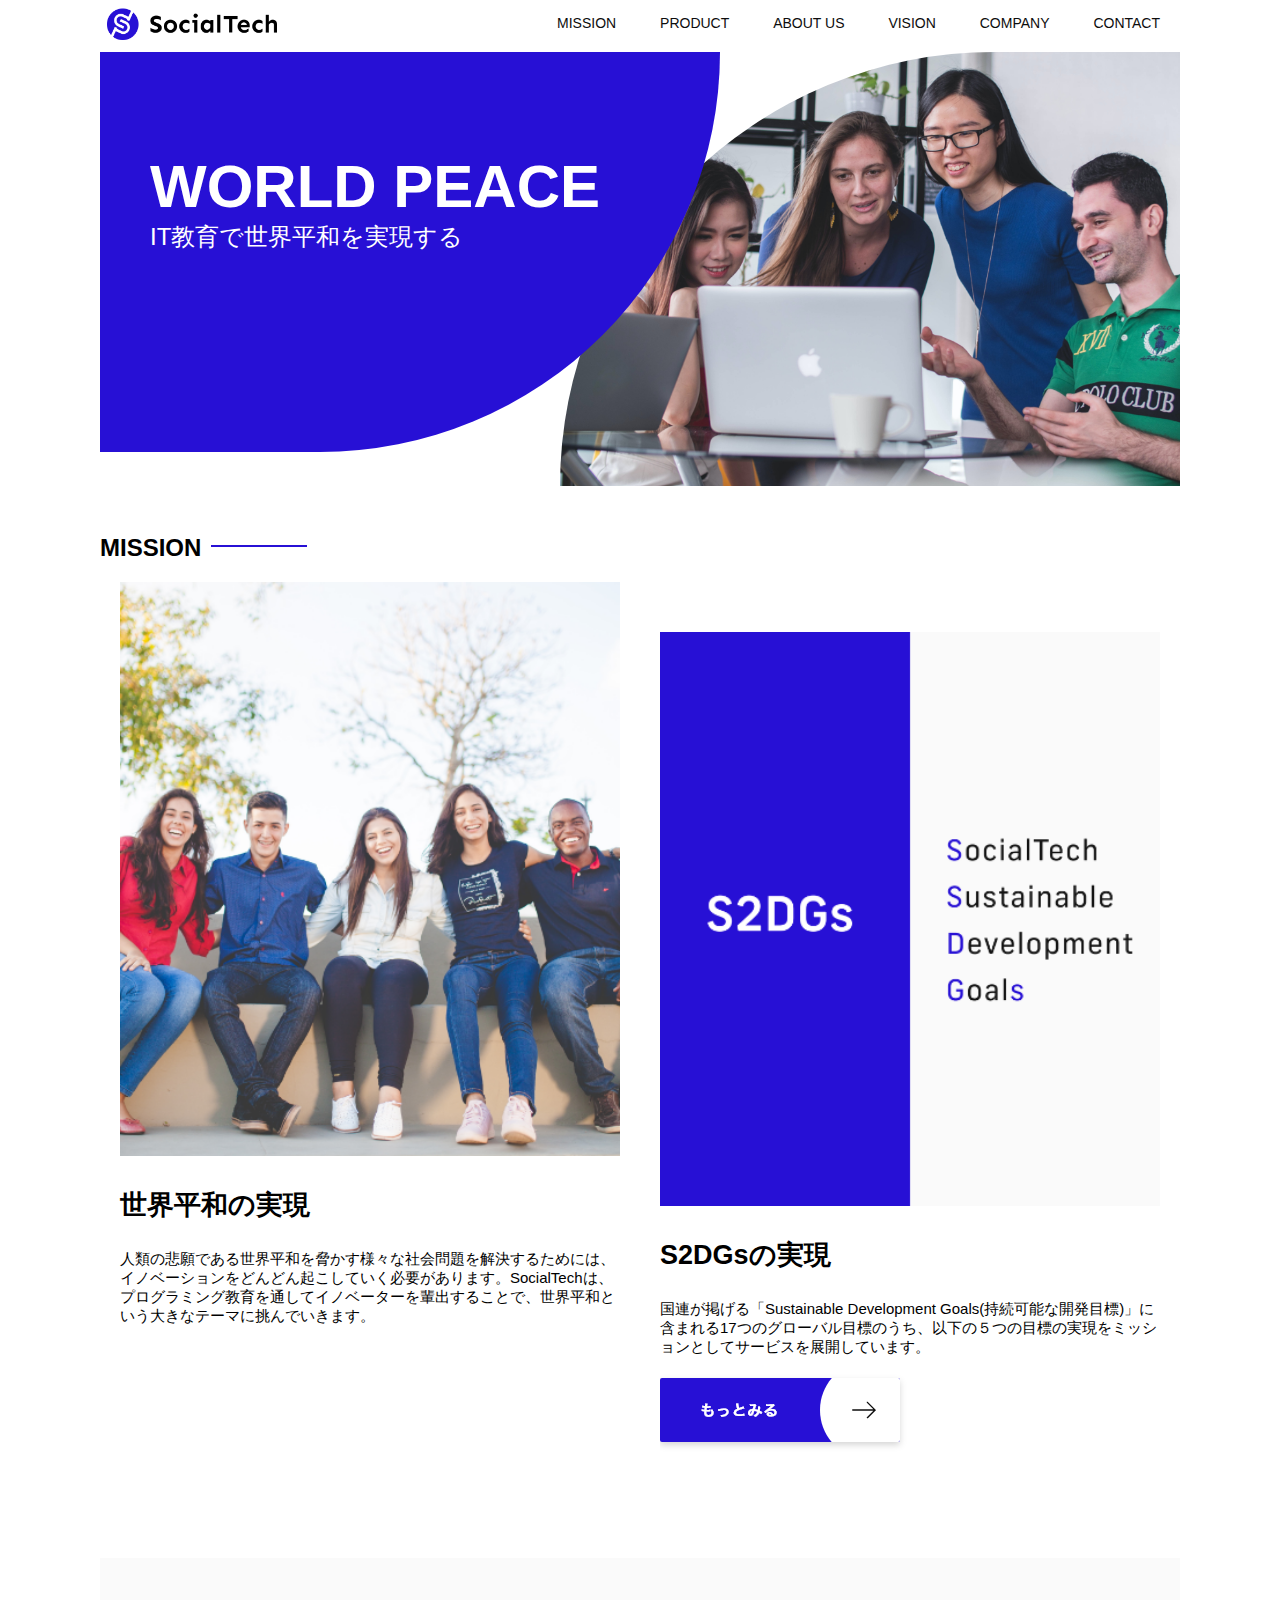
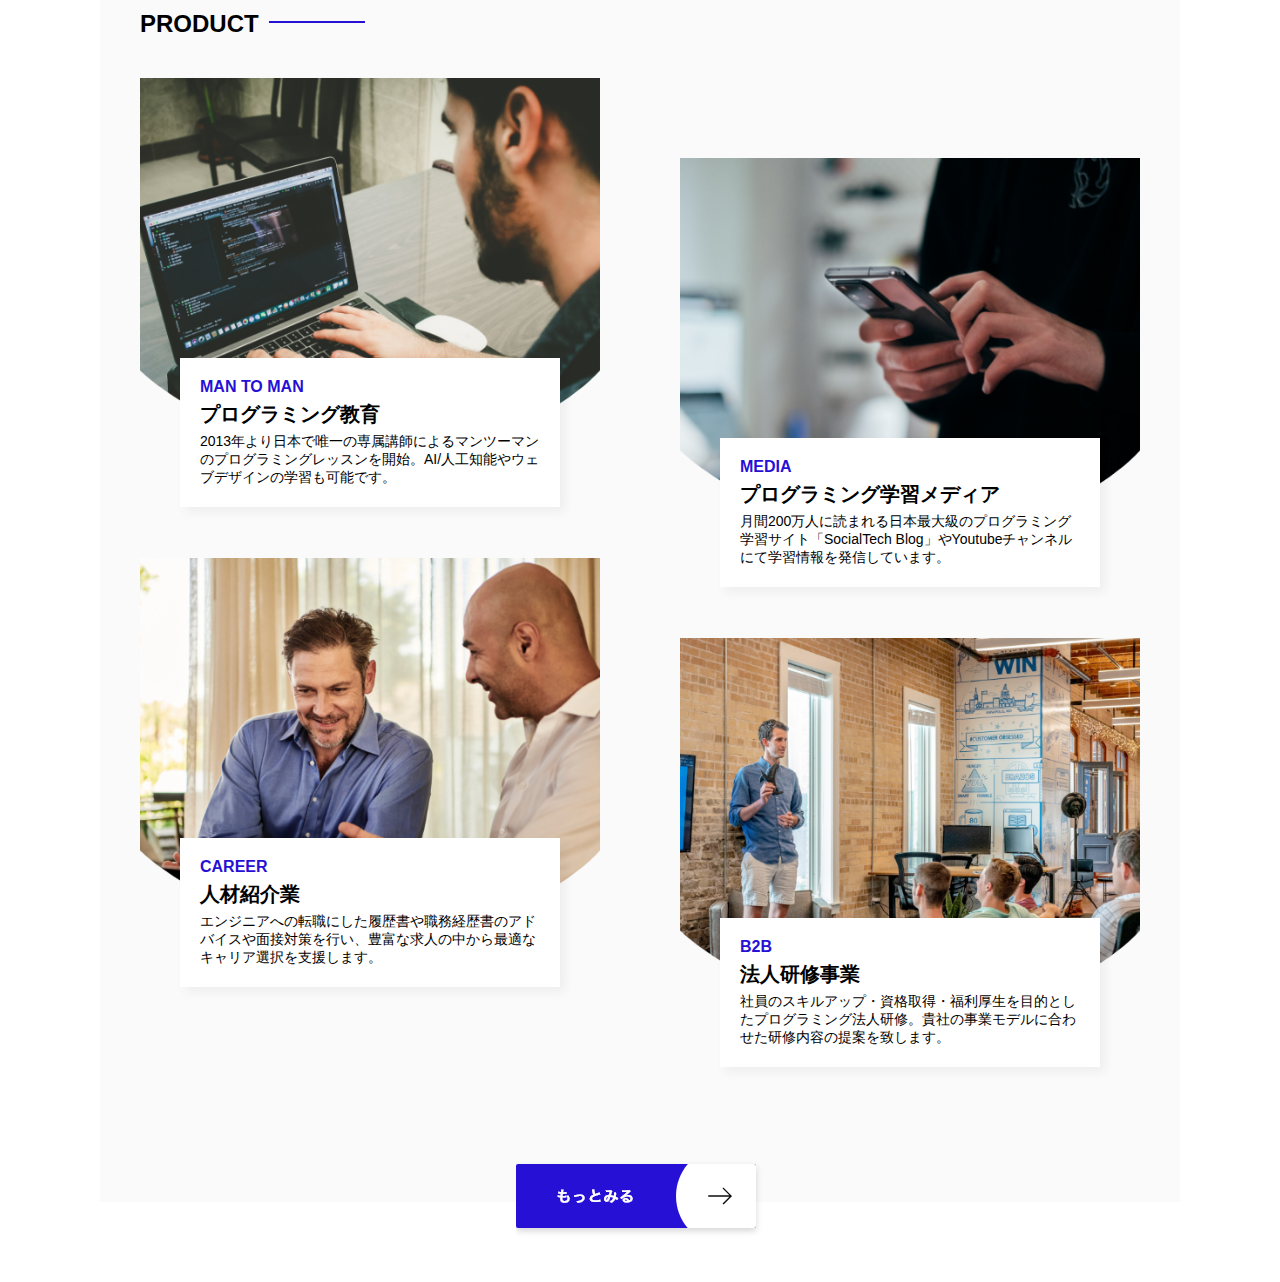
==== index.html @ e4851ec0 "コーポレート作成" ====
<!DOCTYPE html>
<html lang="ja">
<head>
    <title>SocialTech</title>
    <meta charset="UTF-8">
    <meta name="description" content="SocialTechはEdTech業界のリーディングカンパニーを目指します。">
    <meta name="viewport" content="width=device-width, initial-scale=1.0">
    <link rel="stylesheet" href="style.css">
</head>
<body>
    <!-- ヘッダー -->
    <header>
        <!-- ロゴ -->
        <a href="index.html" id="logo"><img src="images/logo.png" alt="トップページに戻る"></a>

        <!-- PC用ナビゲーション -->
        <nav id="nav-pc">
            <a href="mission.html">MISSION</a>
            <a href="product.html">PRODUCT</a>
            <a href="index.html#aboutus">ABOUT US</a>
            <a href="index.html#vision">VISION</a>
            <a href="index.html#company">COMPANY</a>
            <a href="index.html#contact">CONTACT</a>
        </nav>
    </header>
    <main>
        <article>
            <!-- メインビジュアル -->
            <section id="main-visual">
                <div id="main-message">
                    <h1>WORLD PEACE</h1>
                    <p>IT教育で世界平和を実現する</p>
                </div>
                <img src="images/index/index-main.png" alt="PCの周りに集まる多国籍の仲間たち">
            </section>
            <!-- ミッション -->
            <section id="mission">
                <h2 class="index-h2">MISSION</h2>
                <div id="mission-flex">
                    <div>
                        <img id="mission-photo" src="images/index/index-mission.png" alt="屋外のベンチで写真を撮影する多国籍の仲間たち">
                        <h3>世界平和の実現</h3>
                        <p>
                            人類の悲願である世界平和を脅かす様々な社会問題を解決するためには、イノベーションをどんどん起こしていく必要があります。SocialTechは、プログラミング教育を通してイノベーターを輩出することで、世界平和という大きなテーマに挑んでいきます。
                        </p>
                    </div>
                    <div>
                        <img id="s2dgs" src="images/index/s2dgs.png" alt="S2DGs">
                        <h3>S2DGsの実現</h3>
                        <p>国連が掲げる「Sustainable Development Goals(持続可能な開発目標)」に含まれる17つのグローバル目標のうち、以下の５つの目標の実現をミッションとしてサービスを展開しています。</p>
                        <a href="mission.html">
                            <img src="images/button-more.png" alt="もっとみる">
                        </a>
                    </div>
                </div> 
            </section>
            <!-- プロダクト -->
            <section id="product">
                <h2 class="index-h2">PRODUCT</h2>
                <div>
                    <div id="product-left">
                        <div>
                            <img class="product-photo" src="images/index/index-mantoman.png" alt="PCでコードを書く男性">
                            <div class="product-explain">
                                <span>MAN TO MAN</span>
                                <h3>プログラミング教育</h3>
                                <p>2013年より日本で唯一の専属講師によるマンツーマンのプログラミングレッスンを開始。AI/人工知能やウェブデザインの学習も可能です。</p>
                            </div>
                        </div>
                        <div>
                            <img class="product-photo" src="images/index/index-career.png" alt="笑顔で話し合う2人の男性">
                            <div class="product-explain">
                                <span>CAREER</span>
                                <h3>人材紹介業</h3>
                                <p>エンジニアへの転職にした履歴書や職務経歴書のアドバイスや面接対策を行い、豊富な求人の中から最適なキャリア選択を支援します。</p>
                            </div>
                        </div>
                    </div>
                    <div id="product-right">
                        <div>
                            <img class="product-photo" src="images/index/index-media.png" alt="スマートフォンを操作する人">
                            <div class="product-explain">
                                <span>MEDIA</span>
                                <h3>プログラミング学習メディア</h3>
                                <p>月間200万人に読まれる日本最大級のプログラミング学習サイト「SocialTech Blog」やYoutubeチャンネルにて学習情報を発信しています。</p>
                            </div>
                        </div>
                        <div>
                            <img class="product-photo" src="images/index/index-b2b.png" alt="講演中の男性とそれを聴く人々">
                            <div class="product-explain">
                                <span>B2B</span>
                                <h3>法人研修事業</h3>
                                <p>社員のスキルアップ・資格取得・福利厚生を目的としたプログラミング法人研修。貴社の事業モデルに合わせた研修内容の提案を致します。</p>
                            </div>
                        </div>
                    </div>
                </div>
                <div>
                    <a id="product-more" href="product.html">
                        <img src="images/button-more.png" alt="もっとみる">
                    </a>
                </div>
            </section>
        </article>
    </main>
</body>
</html>
---- style.css ----
/* PC、スマホ共通スタイル */
body{
    font-family: "Source Sans Pro", "Hiragino Kaku Gothic ProN", Meiryo, Arial, sans-serif ;
}

p{
    font-size: 15px;
}

/*===================
    PC用のスタイル
===================*/

/* 横幅設定 */
body{
    max-width: 1080px;
    min-width: 960px;
    margin: 0 auto 0 auto;
}

/* ヘッダー */
header{
    display: flex;
    justify-content: space-between;
}

/* ナビゲーションのレイアウト */
#nav-pc{
    font-size: 14px;
    padding-top: 15px;
}

/* ナビゲーションのリンクの装飾設定 */
#nav-pc > a{
    text-decoration: none;
    margin: 20px;
}

#nav-pc > a:link{
    color: #0d0d0d;
}

#nav-pc > a:visited{
    color: #0d0d0d;
}

#nav-pc > a:hover{
    color: #0d0d0d;
    text-decoration: underline;
}

#nav-pc > a:active{
    color: #0d0d0d;
}

/*メインビジュアル*/
#main-visual{
    position: relative;
    height: 400px;
}

#main-message{
    position: absolute;
    top: 0;
    left: 0;
    background-color: #2710d5;
    color: #ffffff;
    border-radius: 0 0 476px 0;
    max-width: 620px;
    height: 100%;
    width: 100%;
    z-index: 11;
}

#main-message > h1{
    font-size: 60px;
    font-weight: bold;
    margin: 100px 0 0 50px;
}

#main-message > p{
    font-size: 24px;
    margin: 0 0 0 50px;
}

#main-visual > img{
    max-width: 620px;
    border-radius: 476px 0 0 0;
    position: absolute;
    top: 0;
    right: 0;
    z-index: 10;
}

/* 見出し */
h2{
    margin: 40px 0 0 0;
}

h2::after{
    content: url("images/line.png");
    margin-left: 10px;
}

h3{
    font-size: 27px;
}

/* ミッション */
#mission{
    margin: 80px auto 80px auto;
    width: 100%;
}

#mission-flex{
    width: 100%;
    display: flex;
}

#mission-flex > div{
    width: 50%;
    margin: 20px;
}

#mission-photo{
    width: 100%;
}

#s2dgs{
    margin-top: 50px;
    width: 100%;
}

/*  プロダクト */
#product{
    background-color: #fafafa;
    margin: 80px 0 80px 0;
    padding: 10px 40px 0px 40px;
}

/* 外枠 */
#product > div{
    margin-top: 40px;
    display: flex;
}

/* 左のカラム */
#product-left{
    width: 50%;
    margin-right: 20px;
}

/* 右のカラム */
#product-right{
    width: 50%;
    margin-left: 20px;
    margin-top: 80px;
}

/* 画像 + 説明の枠 */
#product-left > div{
    position: relative;
    height: 480px;
    margin-right: 20px;
}

#product-right > div{
    position: relative;
    height: 480px;
    margin-left: 20px;
}

/* 画像 */
.product-photo{
    width: 100%;
}

/* 説明文の枠 */
.product-explain{
    background-color: #ffffff;
    position: absolute;
    left: 0;
    top: 280px;
    margin: 0 40px 0 40px;
    padding: 20px;
    box-shadow: 5px 5px 10px rgba(0, 0, 0, 0.05);
}

/* 説明文の英語 */
.product-explain > span{
    color: #2710d5;
    font-weight: bold;
    font-size: 16px;
    margin: 0;
}

/* 説明文の見出し */
.product-explain > h3{
    font-size: 20px;
    margin: 5px 0 5px 0;
}

/* 説明文 */
.product-explain > p{
    font-size: 14px;
    margin: 0;
}

/* 「もっとみる」ボタン */
#product-more{
    margin: 0 auto -42px auto;
}
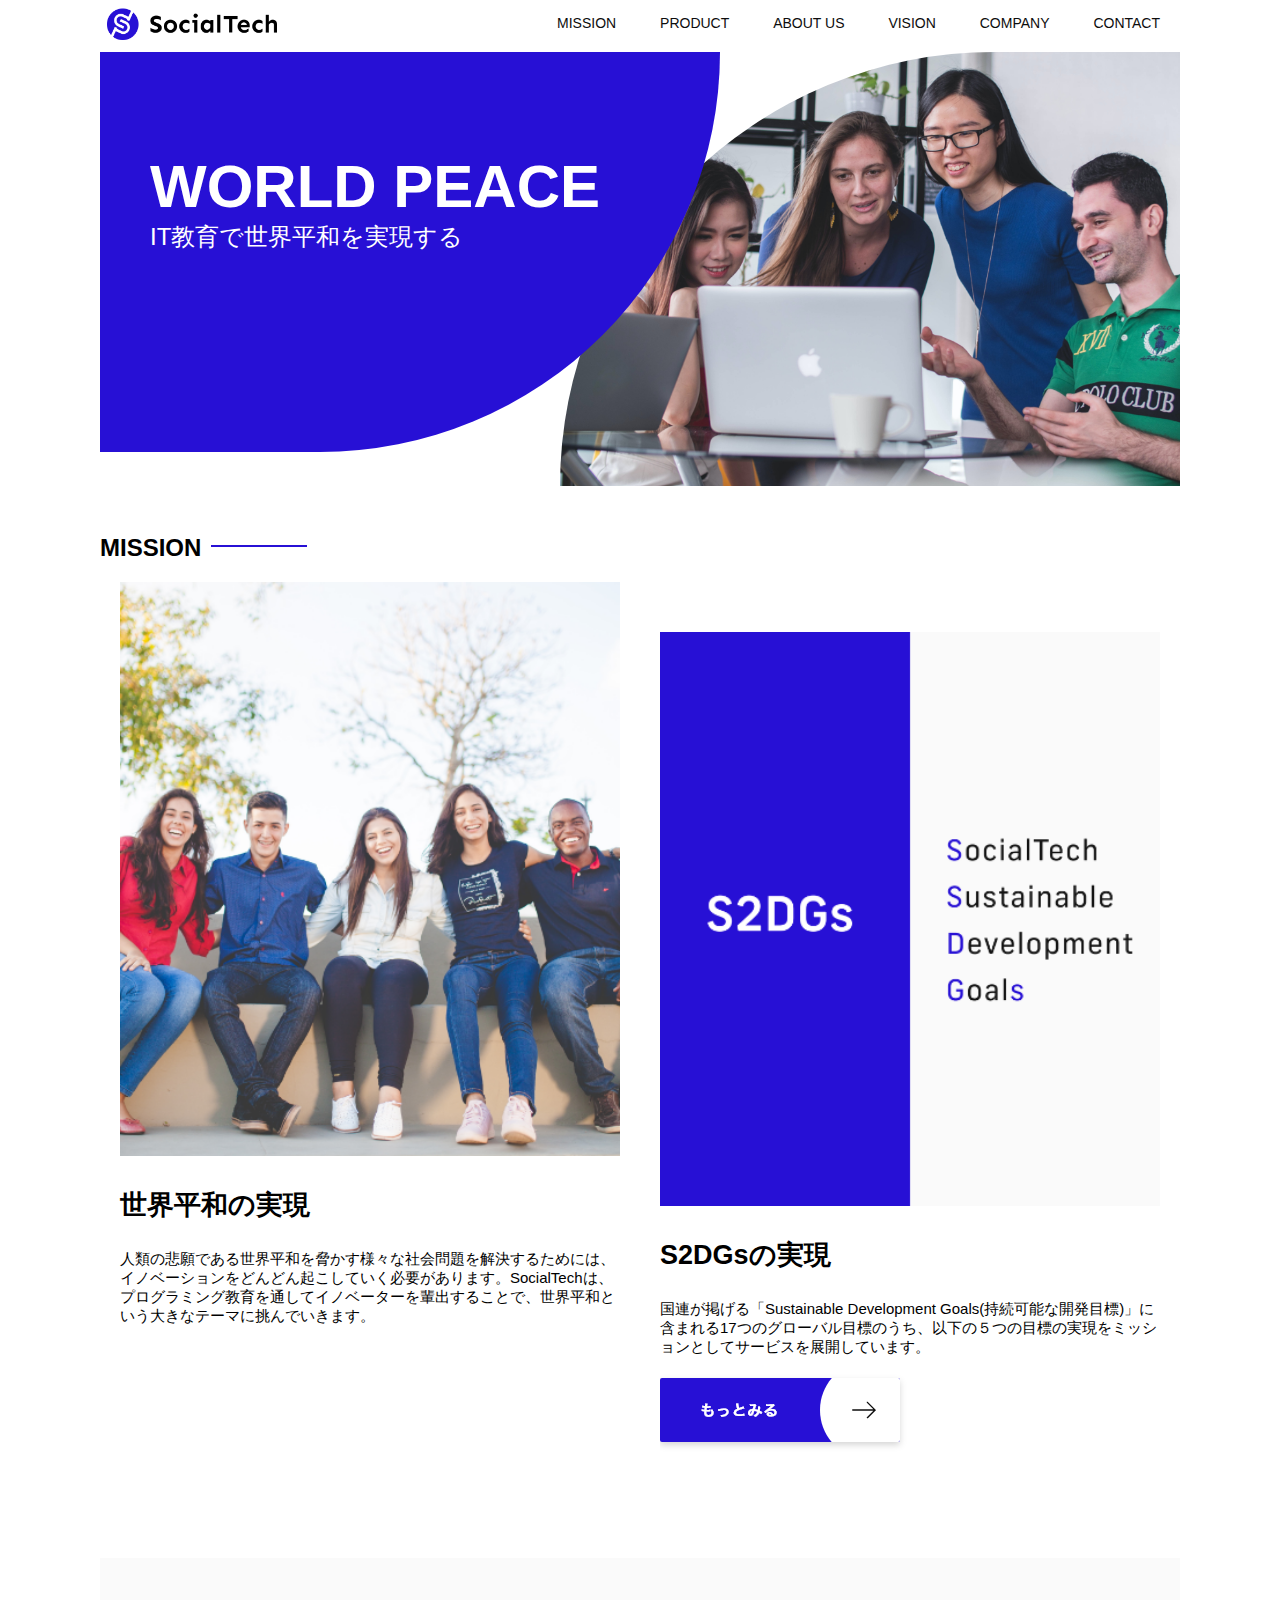
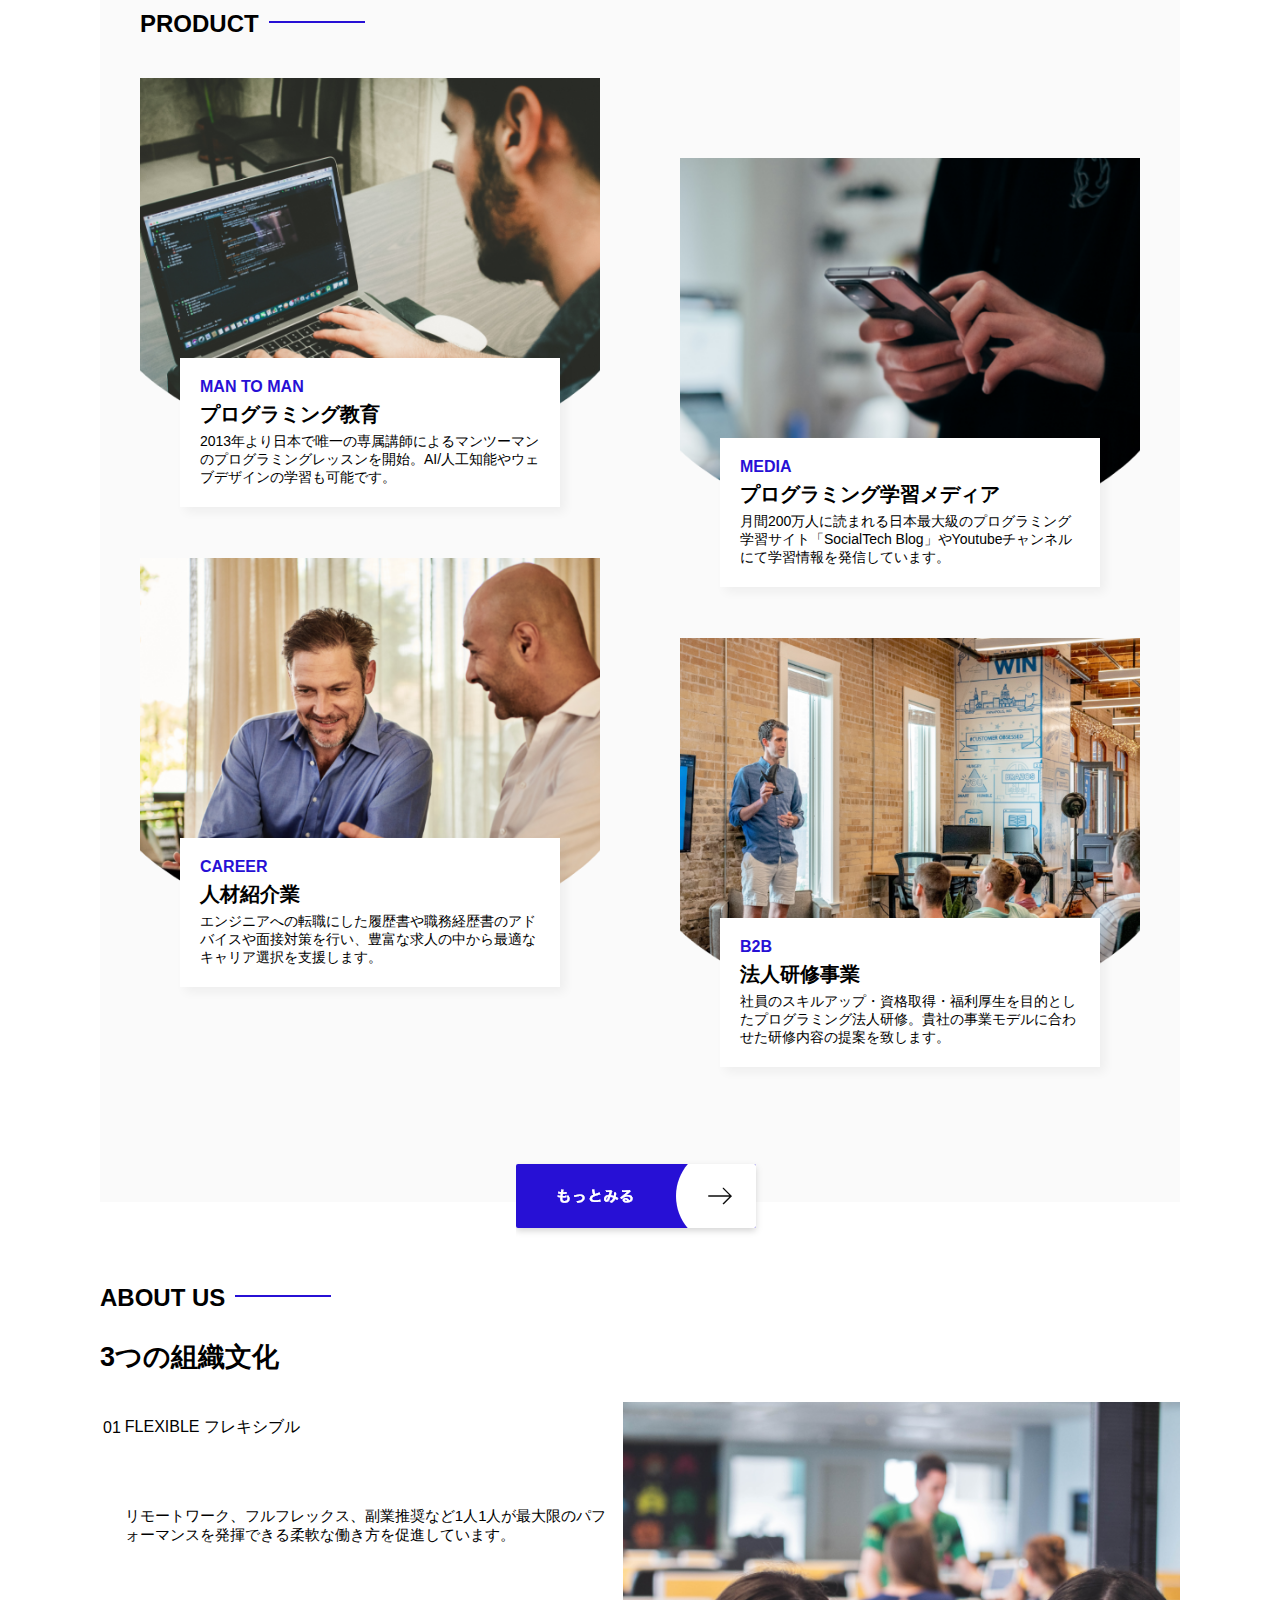
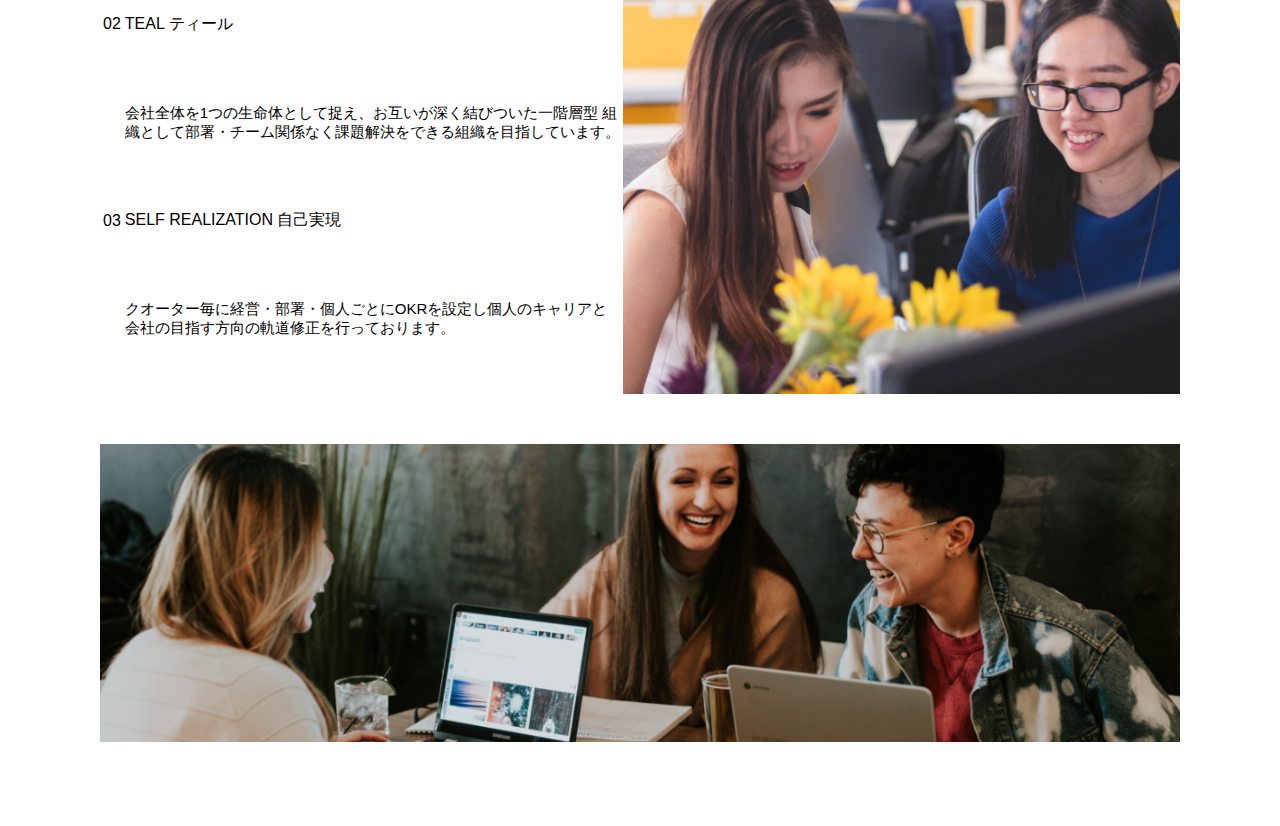
==== commit a72d6a99: "ABOUT USの作成" ====
--- a/index.html
+++ b/index.html
@@ -101,6 +101,76 @@
                     </a>
                 </div>
             </section>
+            <!-- ABOUT US -->
+            <section id="aboutus">
+                <h2 class="index-h2">ABOUT US</h2>
+                <h3>3つの組織文化</h3>
+                <div>
+                    <table class="culture-table">
+                        <tr>
+                            <td>
+                                <span class="culture-num">01</span>
+                            </td>
+                            <td>
+                                <span class="culture-en">FLEXIBLE</span>
+                                <span class="cultuer-jp">フレキシブル</span>
+                            </td>
+                        </tr>
+                        <tr>
+                            <td>
+                                <!-- 空のセル -->
+                            </td>
+                            <td>
+                                <p class="culture-description">
+                                    リモートワーク、フルフレックス、副業推奨など1人1人が最大限のパフォーマンスを発揮できる柔軟な働き方を促進しています。
+                                </p>
+                            </td>
+                        </tr>
+                        <tr>
+                            <td>
+                                <span class="culture-num">02</span>
+                            </td>
+                            <td>
+                                <span class="culture-en">TEAL</span>
+                                <span class="cultuer-jp">ティール</span>
+                            </td>
+                        </tr>
+                        <tr>
+                            <td>
+                                <!-- 空のセル -->
+                            </td>
+                            <td>
+                                <p class="culture-description">
+                                会社全体を1つの生命体として捉え、お互いが深く結びついた一階層型
+                                組織として部署・チーム関係なく課題解決をできる組織を目指しています。
+                                </p>
+                            </td>
+                        </tr>
+                        <tr>
+                            <td>
+                                <span class="culture-num">03</span>
+                            </td>
+                            <td>
+                                <span class="culture-en">SELF REALIZATION</span>
+                                <span class="cultuer-jp">自己実現</span>
+                            </td>
+                        </tr>
+                        <tr>
+                            <td>
+                                <!-- 空のセル -->
+                            </td>
+                            <td>
+                                <p class="culture-description">
+                                クオーター毎に経営・部署・個人ごとにOKRを設定し個人のキャリアと
+                                会社の目指す方向の軌道修正を行っております。
+                                </p>
+                            </td>
+                        </tr>
+                    </table>
+                    <img src="images/index/index-aboutus1.png" alt="笑顔で話し合う2人の女性" class="culture-img">
+                </div>
+                <img src="images/index/index-aboutus2.png" alt="笑顔で話し合う3人の男女" class="culture-img2">
+            </section>
         </article>
     </main>
 </body>
--- a/style.css
+++ b/style.css
@@ -209,4 +209,29 @@
 /* 「もっとみる」ボタン */
 #product-more{
     margin: 0 auto -42px auto;
+}
+
+/* ABOUT US */
+#aboutus{
+    margin: 80px auto 80px auto;
+}
+
+/* 3つの組織文化と画像を入れる枠 */
+#aboutus > div{
+    display: flex;
+}
+
+/* 画像 */
+.culture-img{
+    width: 100%;
+    align-self: flex-start;
+}
+
+.culture-img2{
+    margin-top: 50px;
+    width: 100%;
+}
+
+.culture-table{
+    
 }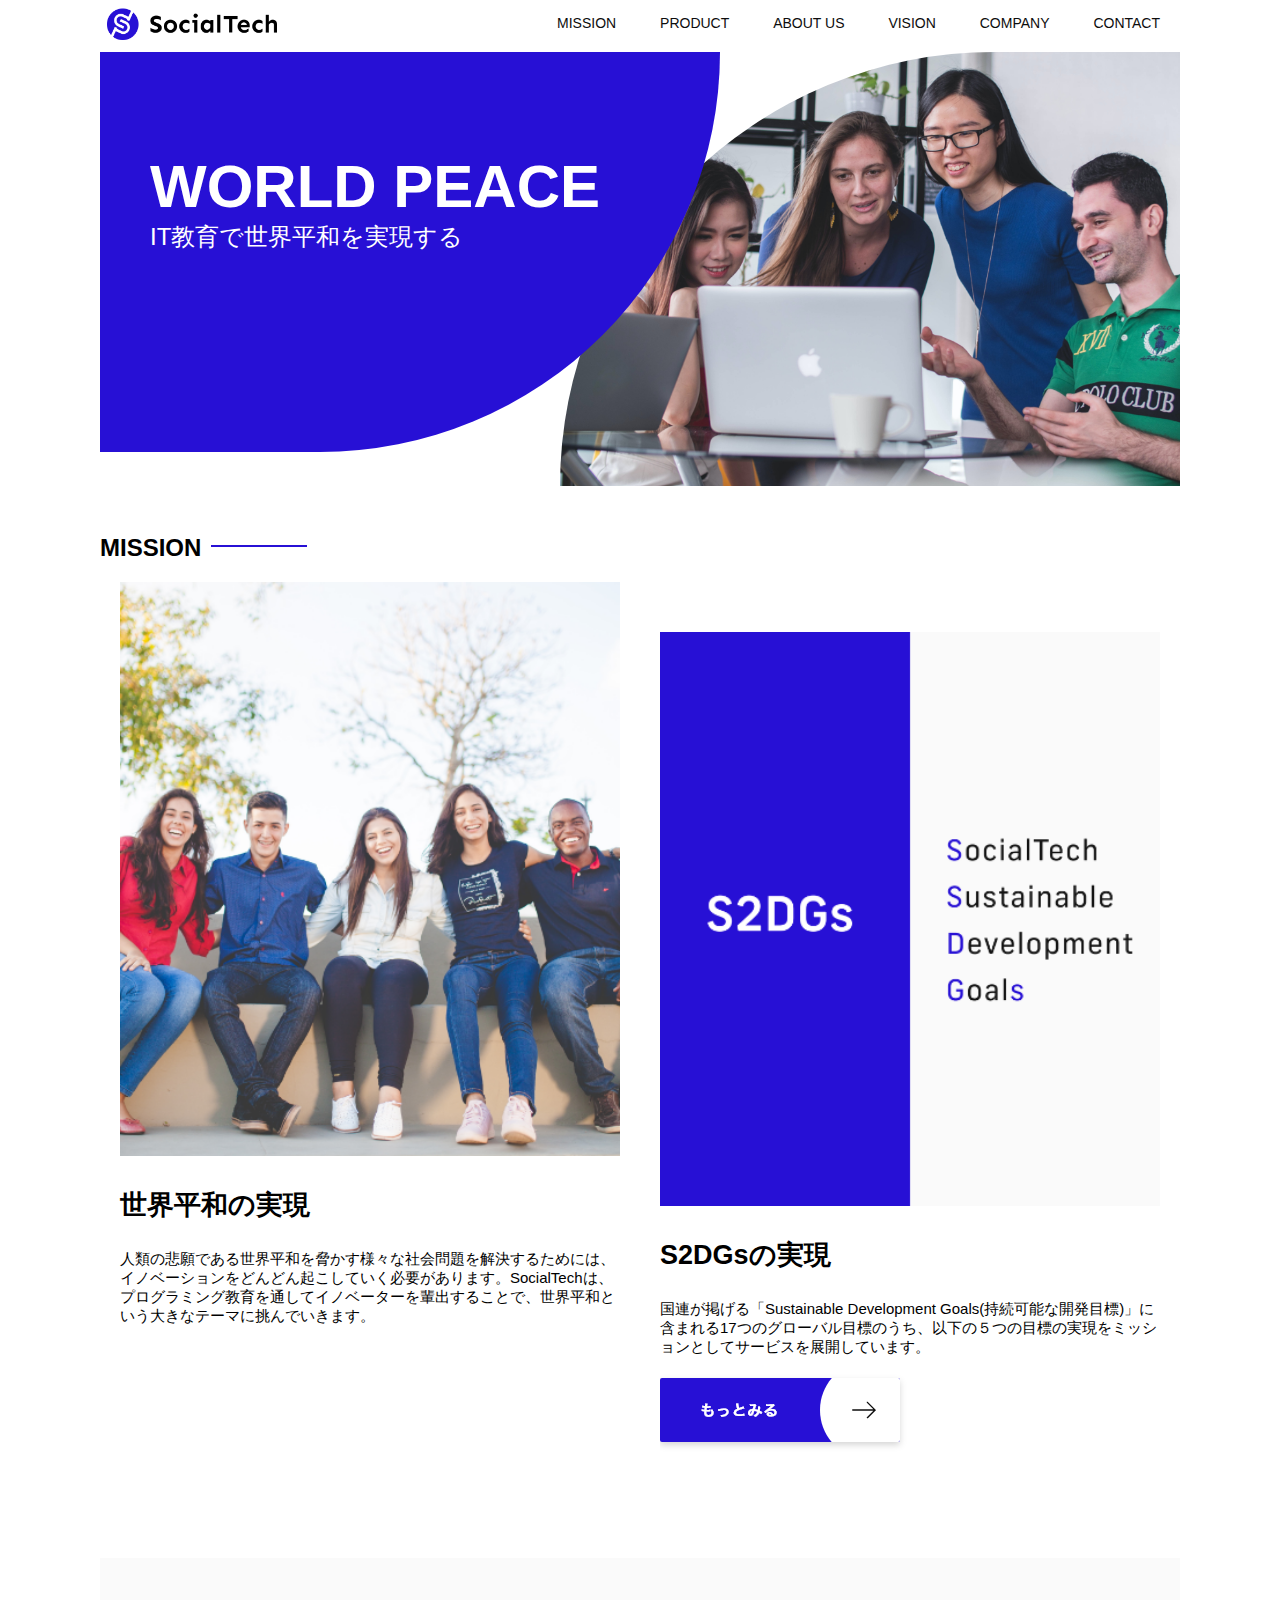
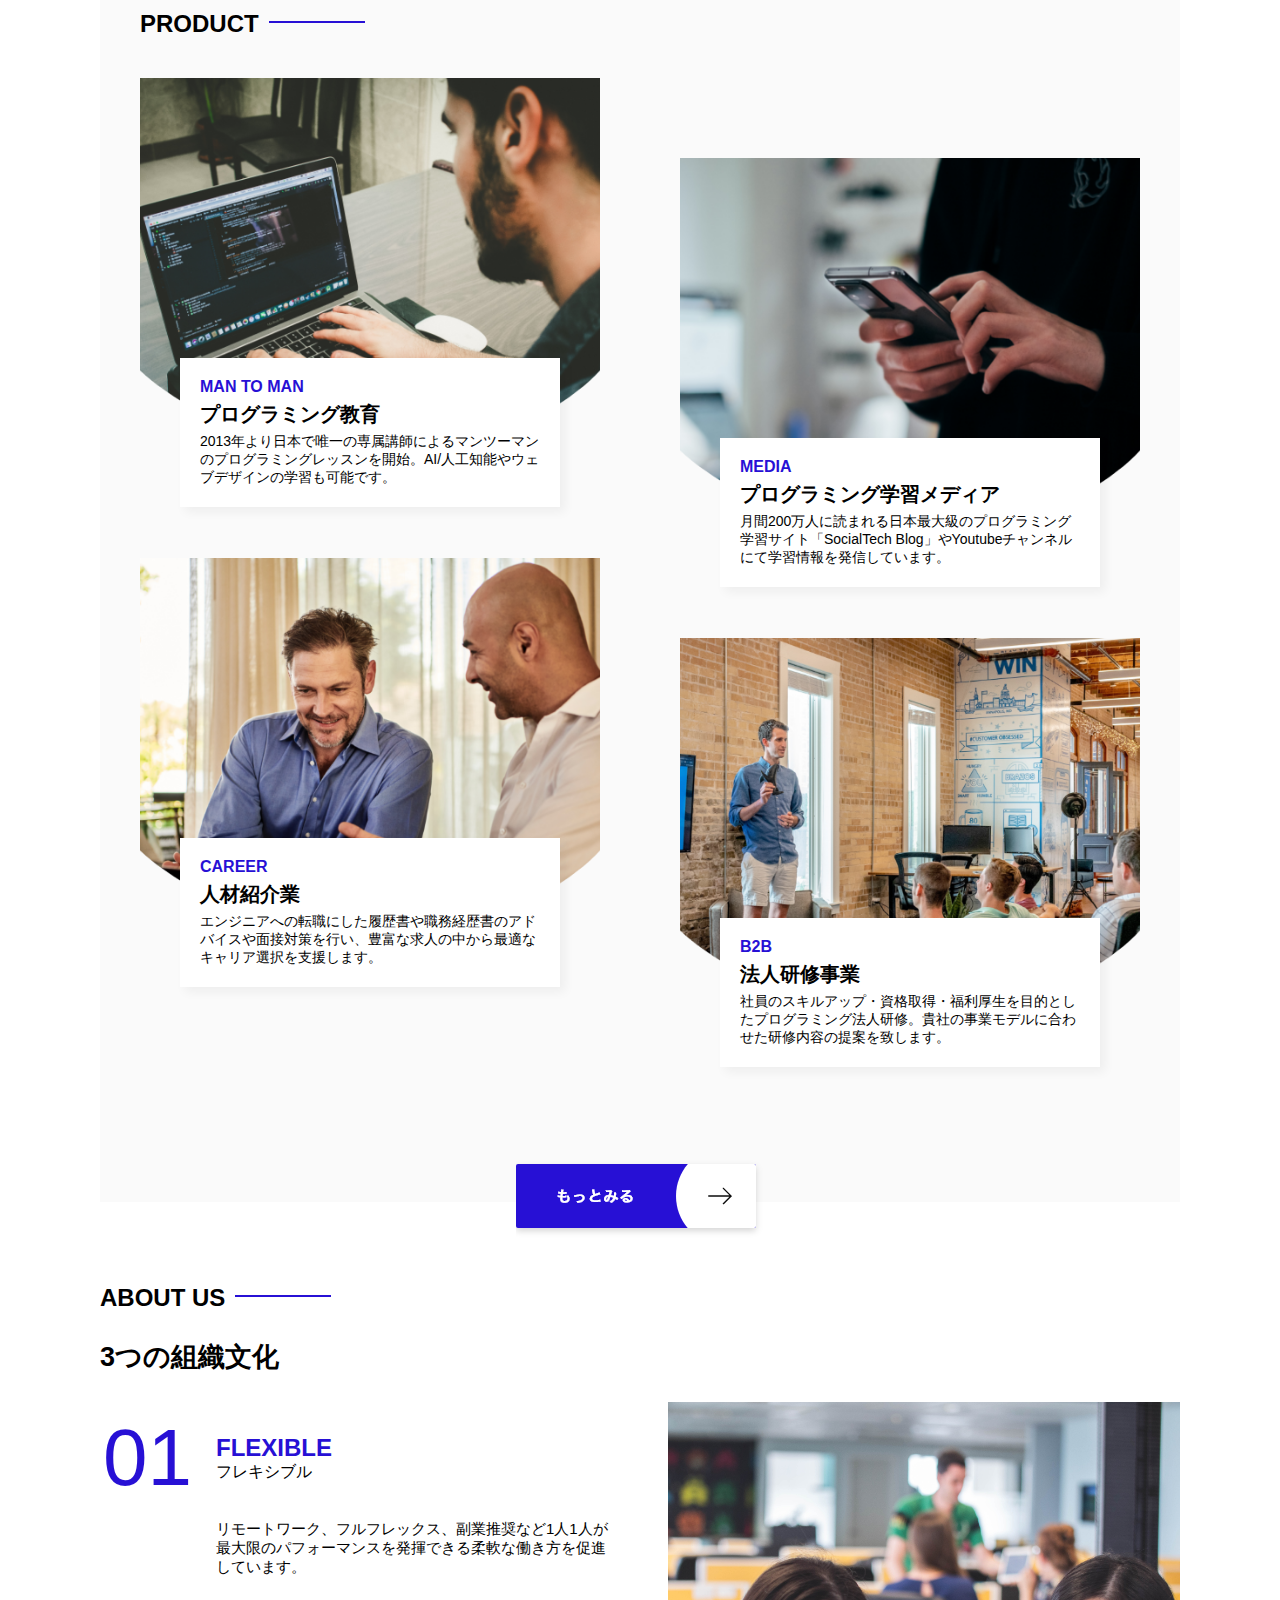
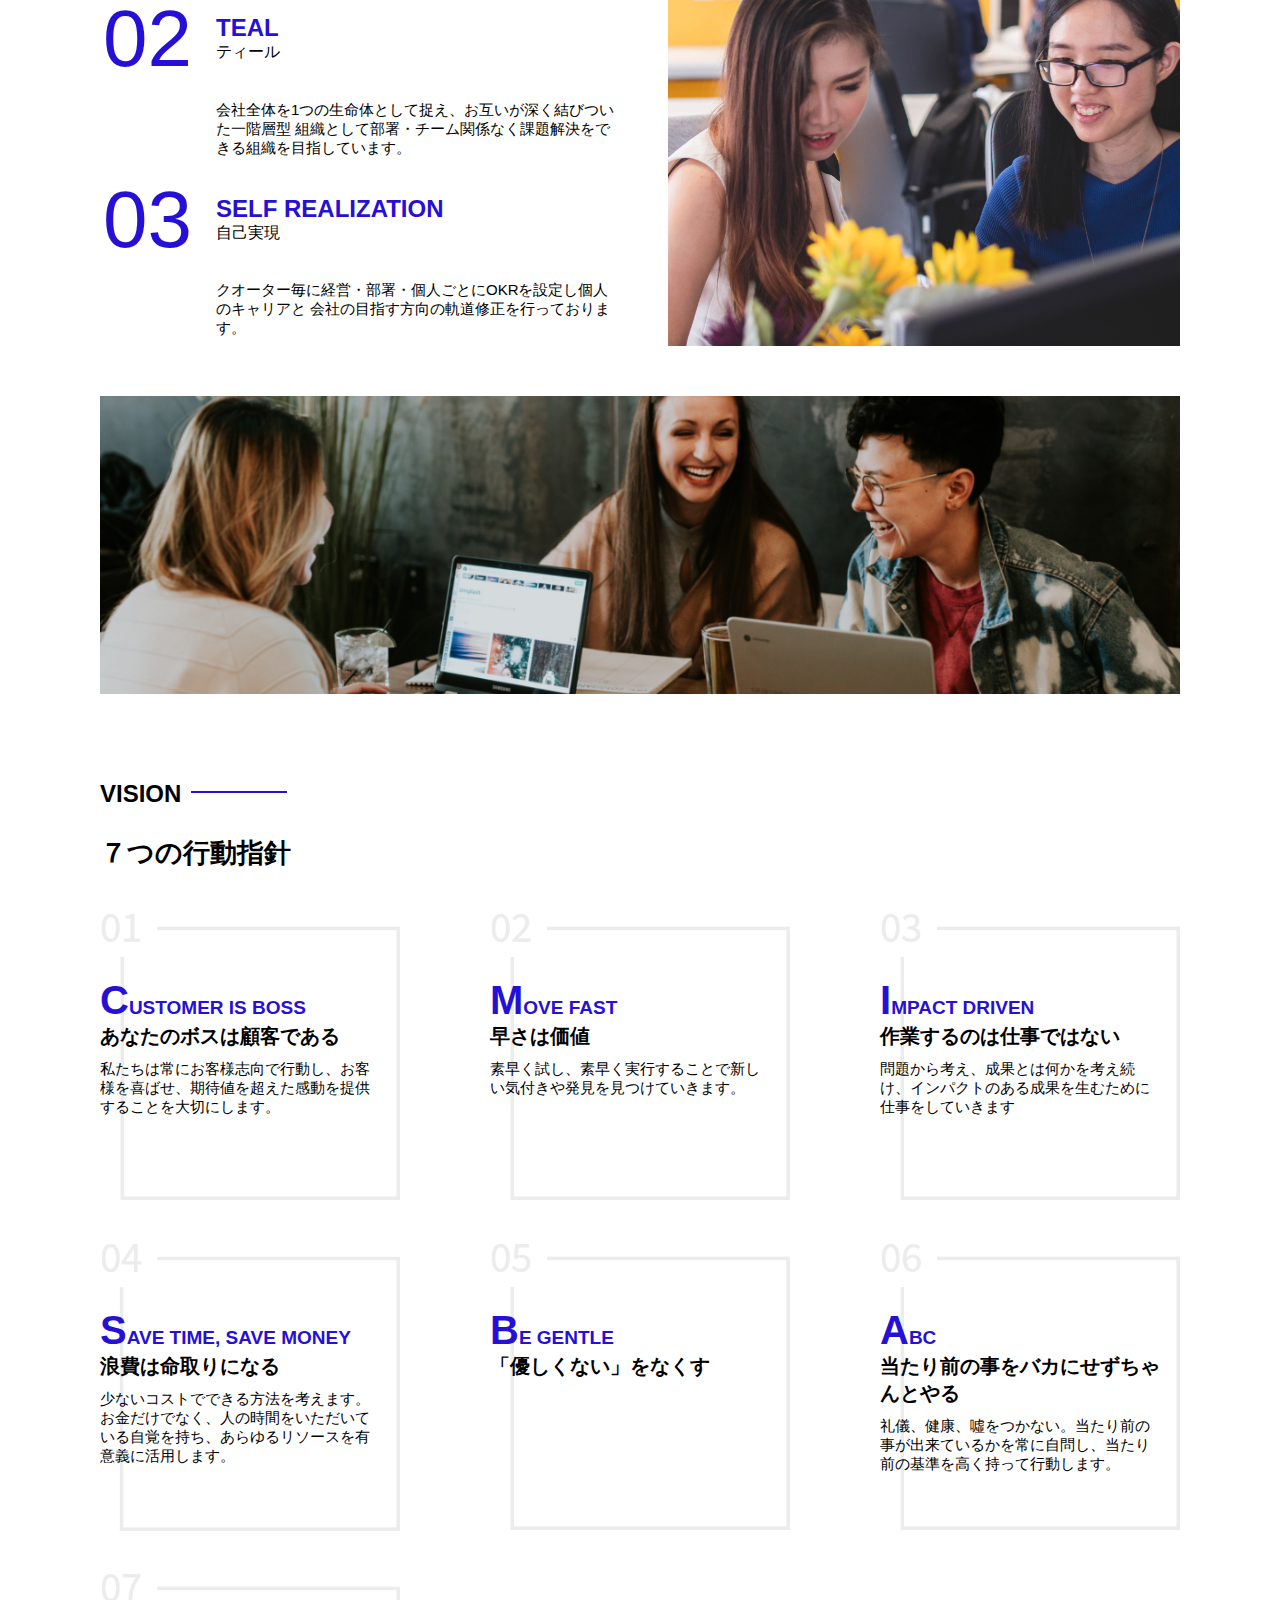
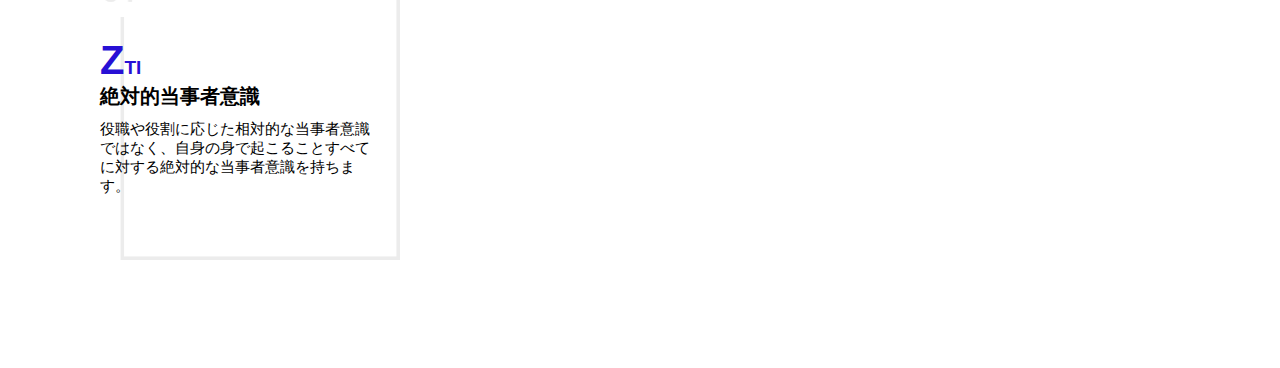
==== commit 694bde6a: "VISION作成" ====
--- a/index.html
+++ b/index.html
@@ -171,6 +171,69 @@
                 </div>
                 <img src="images/index/index-aboutus2.png" alt="笑顔で話し合う3人の男女" class="culture-img2">
             </section>
+            <!-- VISION -->
+            <section id="vision">
+                <h2 class="index-h2">VISION</h2>
+                <h3>７つの行動指針</h3>
+                <div>
+                    <div class="vision-box">
+                        <img src="images/index/vision-01.png" alt="01">
+                        <span>
+                            <h4>CUSTOMER IS BOSS</h4>
+                            <h5>あなたのボスは顧客である</h5>
+                            <p>私たちは常にお客様志向で行動し、お客様を喜ばせ、期待値を超えた感動を提供することを大切にします。</p>
+                        </span>
+                    </div>
+                    <div class="vision-box">
+                        <img src="images/index/vision-02.png" alt="02">
+                        <span>
+                            <h4>MOVE FAST</h4>
+                            <h5>早さは価値</h5>
+                            <p>素早く試し、素早く実行することで新しい気付きや発見を見つけていきます。</p>
+                        </span>
+                    </div>
+                    <div class="vision-box">
+                        <img src="images/index/vision-03.png" alt="03">
+                        <span>
+                            <h4>IMPACT DRIVEN</h4>
+                            <h5>作業するのは仕事ではない</h5>
+                            <p>問題から考え、成果とは何かを考え続け、インパクトのある成果を生むために仕事をしていきます</p>
+                        </span>
+                    </div>
+                    <div class="vision-box">
+                        <img src="images/index/vision-04.png" alt="04">
+                        <span>
+                            <h4>SAVE TIME, SAVE MONEY</h4>
+                            <h5>浪費は命取りになる</h5>
+                            <p>少ないコストでできる方法を考えます。お金だけでなく、人の時間をいただいている自覚を持ち、あらゆるリソースを有意義に活用します。</p>
+                        </span>
+                    </div>
+                    <div class="vision-box">
+                        <img src="images/index/vision-05.png" alt="05">
+                        <span>
+                            <h4>BE GENTLE</h4>
+                            <h5>「優しくない」をなくす</h5>
+                            <p></p>
+                        </span>
+                    </div>
+                    <div class="vision-box">
+                        <img src="images/index/vision-06.png" alt="06">
+                        <span>
+                            <h4>ABC</h4>
+                            <h5>当たり前の事をバカにせずちゃんとやる</h5>
+                            <p>礼儀、健康、噓をつかない。当たり前の事が出来ているかを常に自問し、当たり前の基準を高く持って行動します。</p>
+                        </span>
+                    </div>
+                    <div class="vision-box">
+                        <img src="images/index/vision-07.png" alt="07">
+                        <span>
+                            <h4>ZTI</h4>
+                            <h5>絶対的当事者意識</h5>
+                            <p>役職や役割に応じた相対的な当事者意識ではなく、自身の身で起こることすべてに対する絶対的な当事者意識を持ちます。</p>
+                        </span>
+                    </div>
+                </div>
+            </section>
         </article>
     </main>
 </body>
--- a/style.css
+++ b/style.css
@@ -232,6 +232,91 @@
     width: 100%;
 }
 
+
+/* 3つの組織文化 */
 .culture-table{
-    
-}+   margin-right: 50px; 
+}
+
+/* 番号 */
+.culture-num{
+    font-size: 80px;
+    color: #2710d5;
+    margin: 0 20px 0 0;
+}
+
+/* 組織文化英語 */
+.culture-en{
+    color: #2710d5;
+    font-weight: bold;
+    font-size: 24px;
+    display: block;
+}
+
+/* 組織文化日本語 */
+.culture-jp{
+    font-size: 28px;
+    font-weight: bold;
+}
+
+/* 説明文 */
+.culture-description{
+    margin: 0;
+}
+
+/*ビジョン*/
+#vision{
+    margin: 80px auto 80px auto;
+}
+
+/*セクション内の外枠*/
+#vision > div{
+    width: 100%;
+    display: flex;
+    justify-content: space-between;
+    flex-wrap: wrap;
+}
+
+/*７つの行動指針の枠*/
+.vision-box{
+    width: 300px;
+    height: 300px;
+    margin-bottom: 30px;
+    position: relative;
+}
+
+.vision-box > img{
+    width: 100%;
+    height: auto;
+    position: absolute;
+    top: 0;
+    left: 0;
+    z-index: 30;
+}
+
+.vision-box > span{
+    position: absolute;
+    top: 0;
+    left: 0;
+    z-index: 31;
+    margin-right: 20px;
+}
+
+.vision-box > span > h4{
+    color: #2710d5;
+    font-size: 19px;
+    margin: 80px 0 0 0;
+}
+
+.vision-box > span > h4::first-letter{
+    font-size: 40px;
+}
+
+.vision-box > span > h5{
+    font-size: 20px;
+    margin: 0 0 0 0;
+}
+
+.vision-box > span > p{
+    margin: 10px 0 0 0;
+}
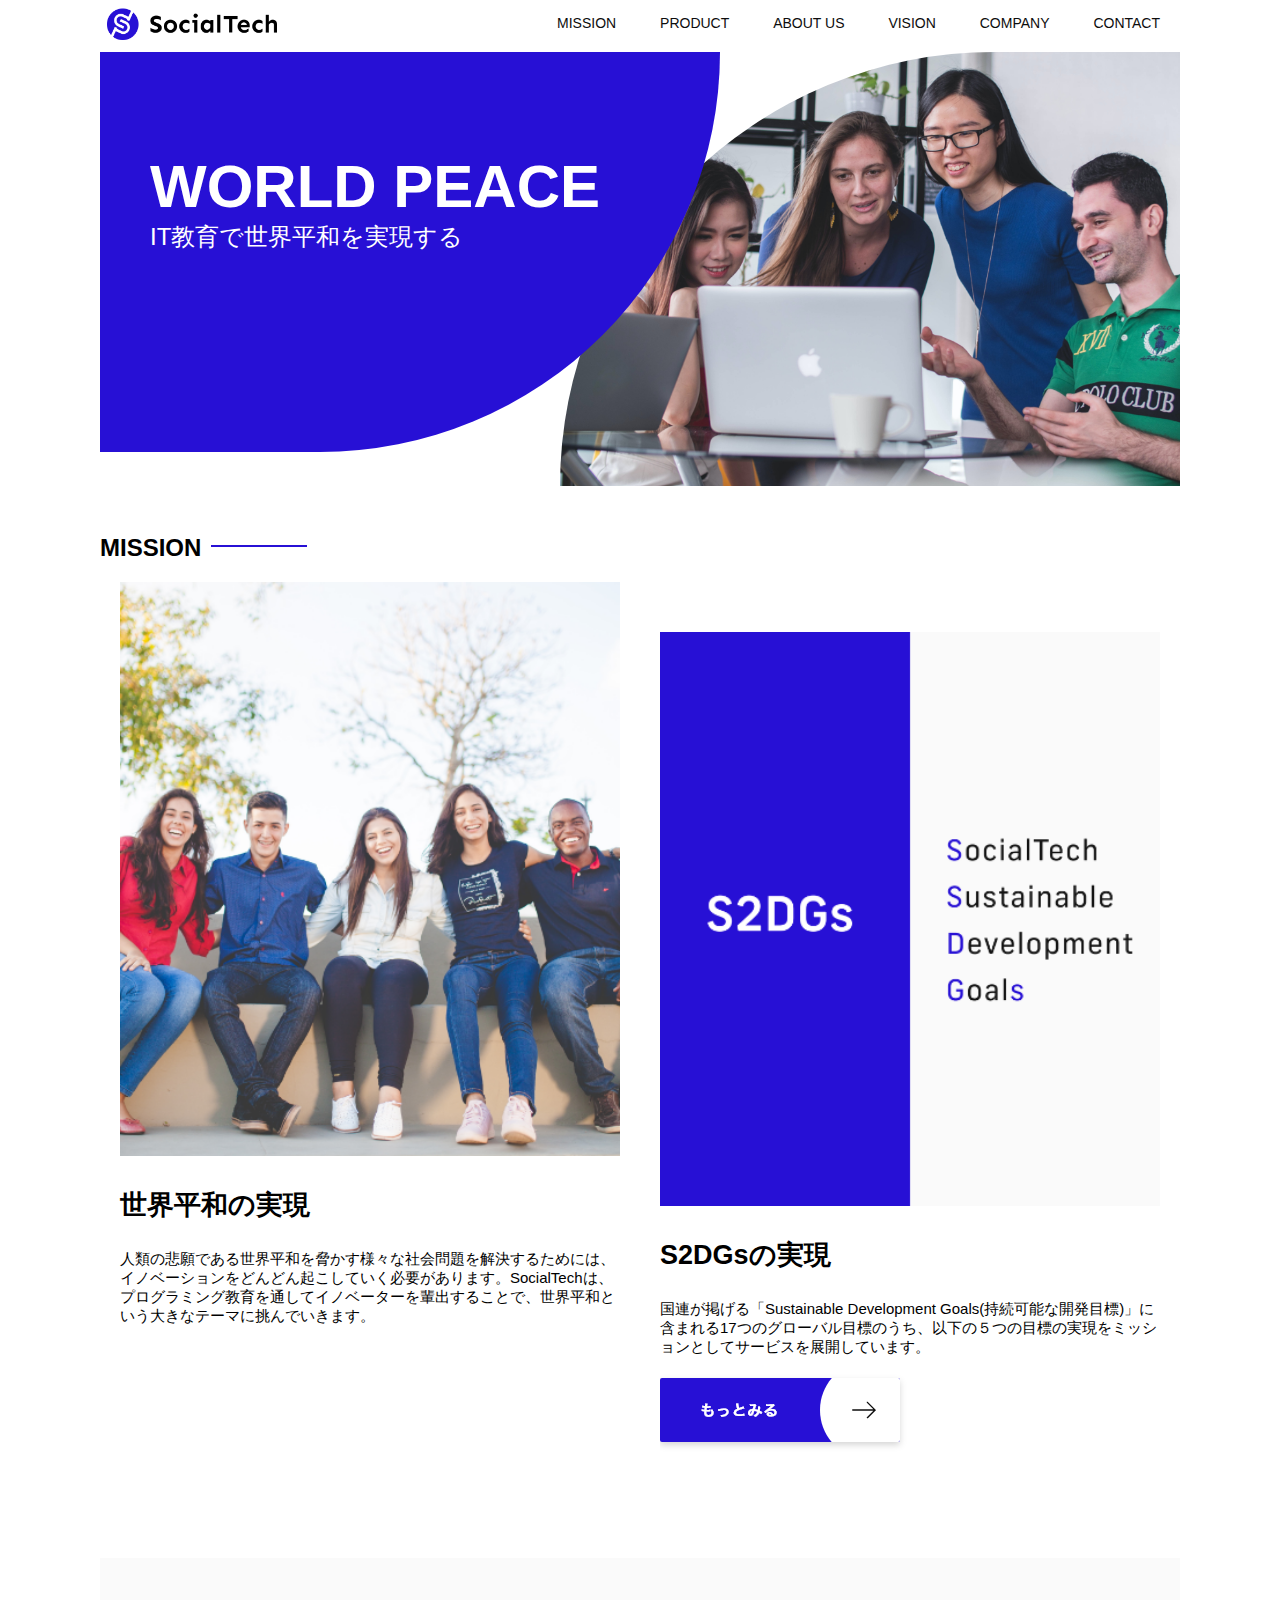
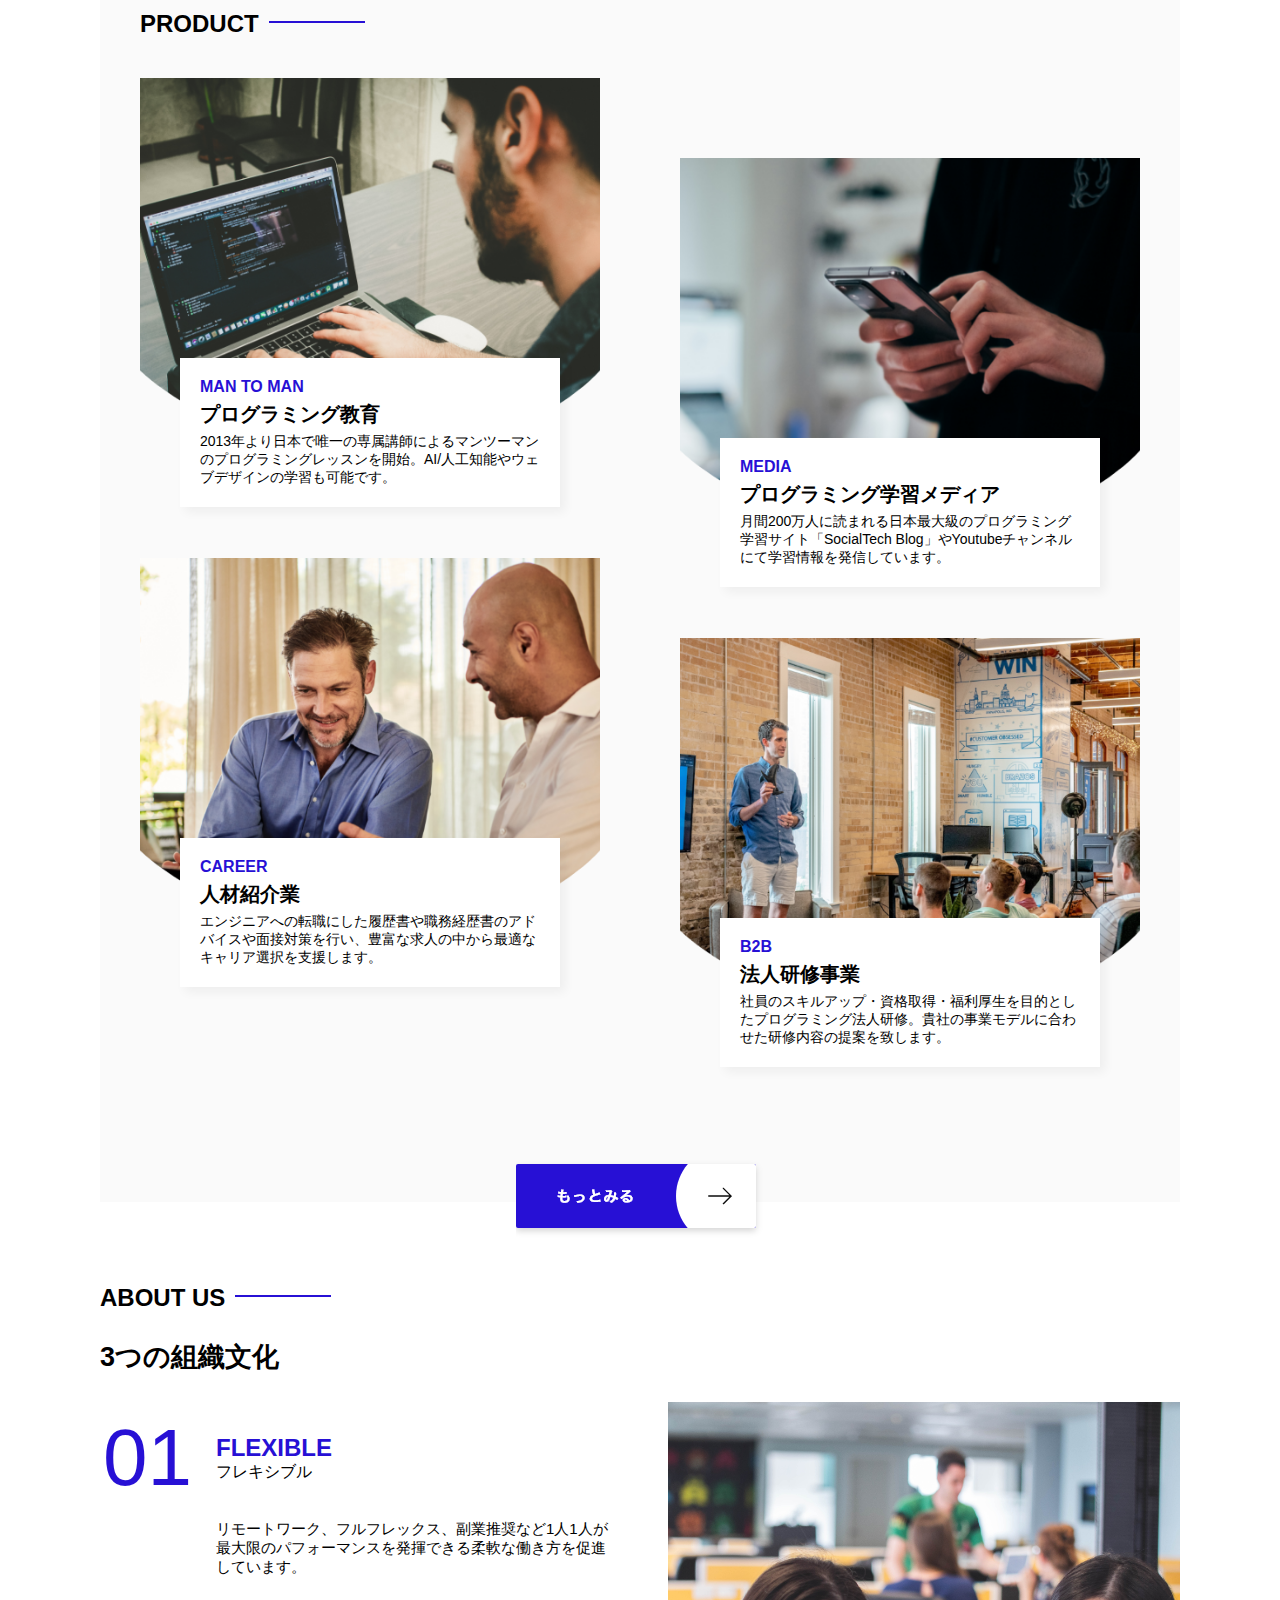
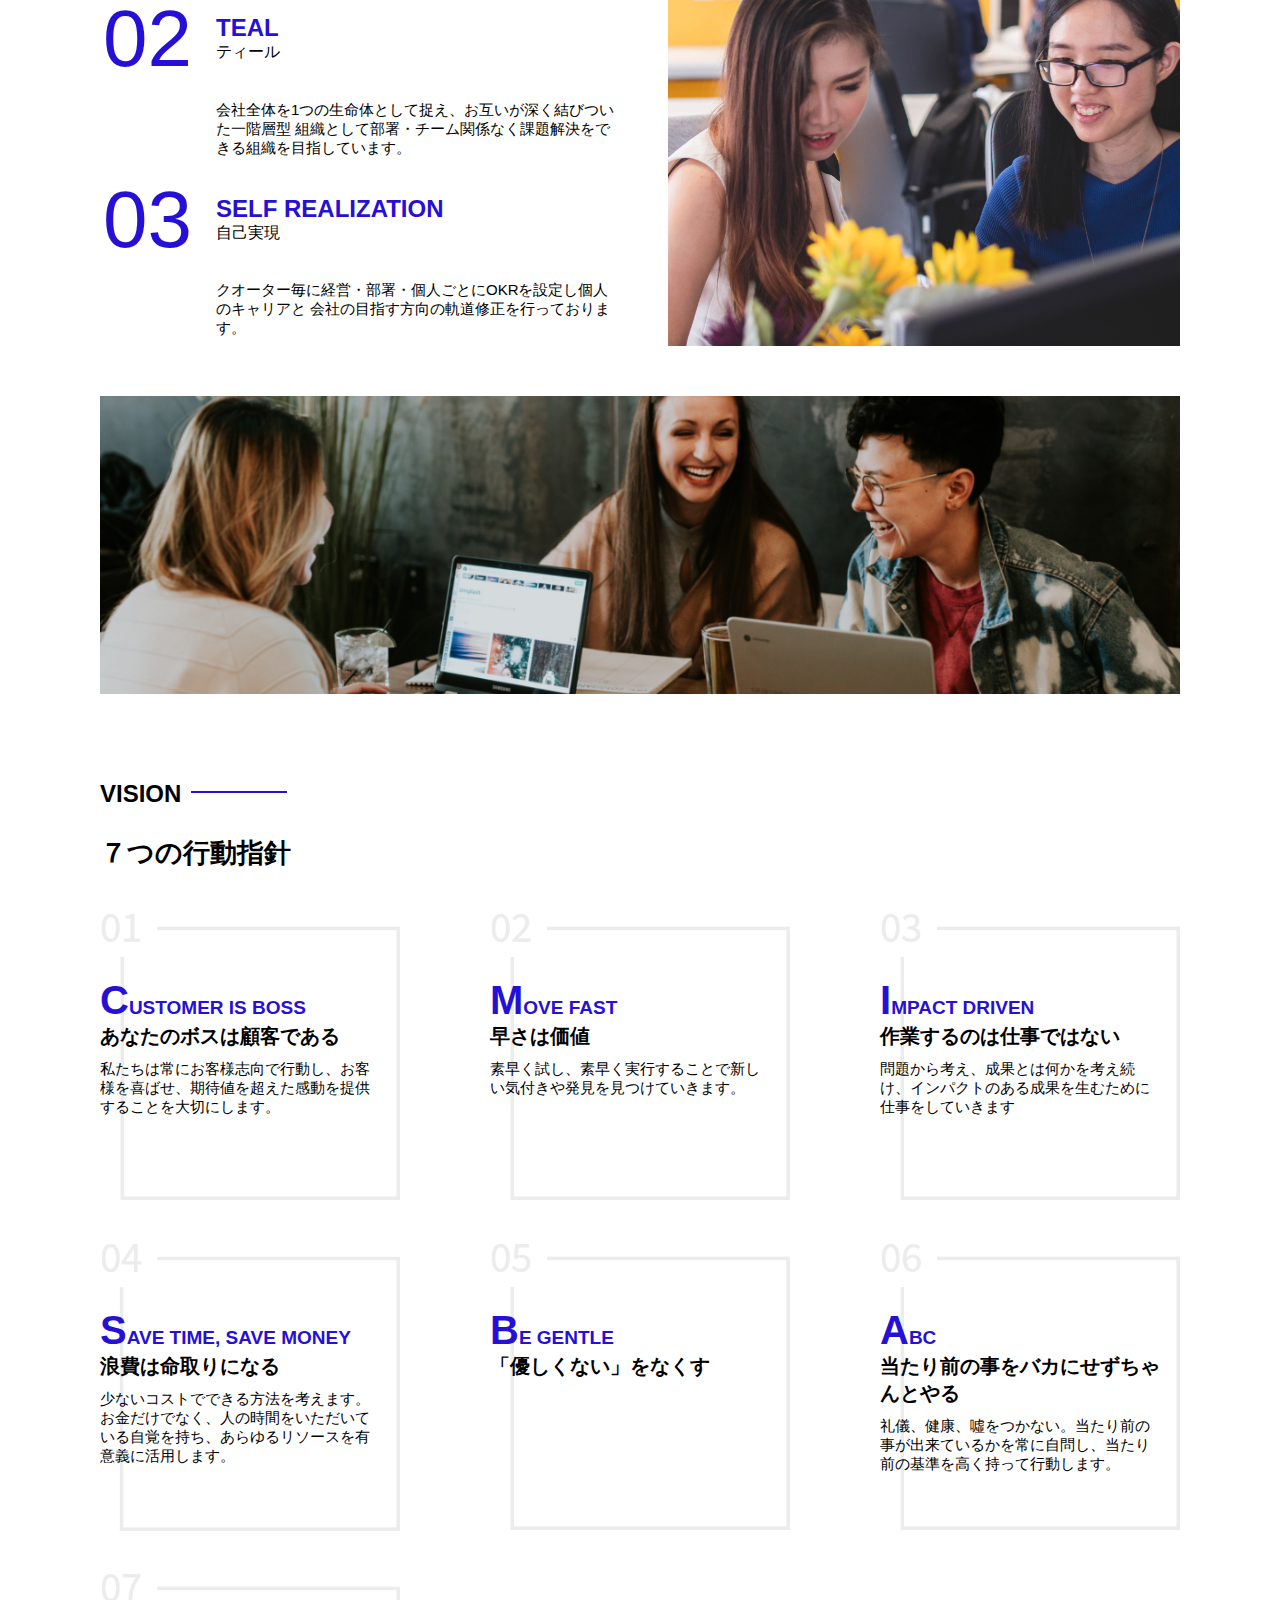
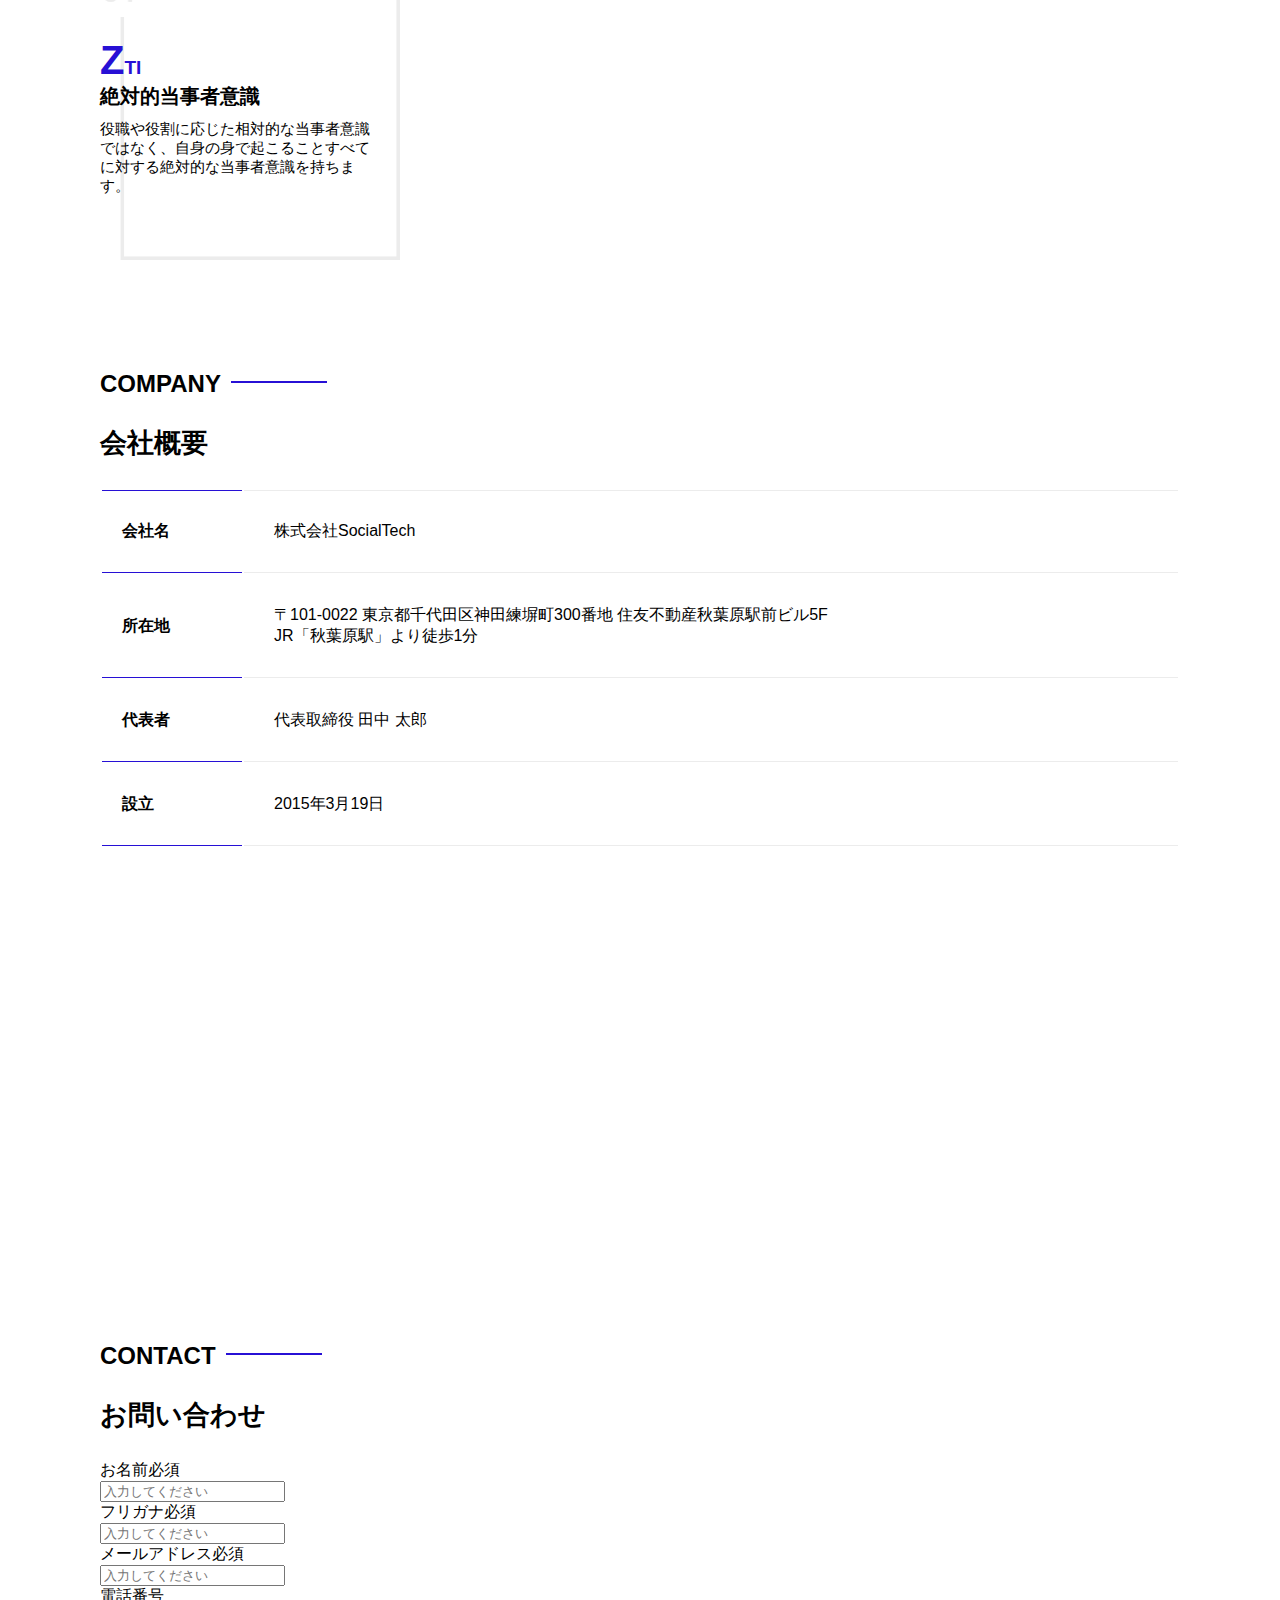
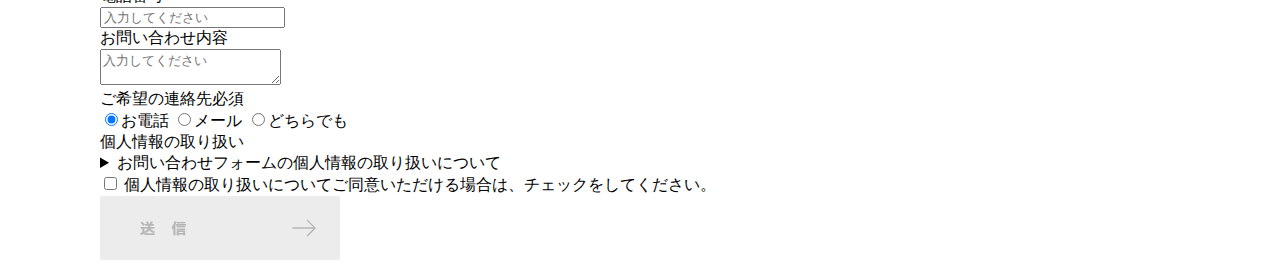
==== commit 0db9130c: "CONTACTの作成" ====
--- a/index.html
+++ b/index.html
@@ -234,6 +234,127 @@
                     </div>
                 </div>
             </section>
+            <!-- COMPANY -->
+            <section id="company">
+                <h2 class="index-h2">COMPANY</h2>
+                <h3>会社概要</h3>
+                <table id="company-table">
+                    <tr>
+                        <th class="tableheader-first">会社名</th>
+                        <td class="cell-first">株式会社SocialTech</td>
+                    </tr>
+                    <tr>
+                        <th class="tableheader">所在地</th>
+                        <td class="cell">〒101-0022 東京都千代田区神田練塀町300番地 住友不動産秋葉原駅前ビル5F<br>JR「秋葉原駅」より徒歩1分</td>
+                    </tr>
+                    <tr>
+                        <th class="tableheader">代表者</th>
+                        <td class="cell">代表取締役 田中 太郎</td>
+                    </tr>
+                    <tr>
+                        <th class="tableheader">設立</th>
+                        <td class="cell">2015年3月19日</td>
+                    </tr>
+                </table>
+                <iframe src="https://www.google.com/maps/embed?pb=!1m18!1m12!1m3!1d3240.0688551336825!2d139.77207767510043!3d35.69992317258118!2m3!1f0!2f0!3f0!3m2!1i1024!2i768!4f13.1!3m3!1m2!1s0x60188fee13660e23%3A0x77137876edf742ac!2z5L2P5Y-L5LiN5YuV55Sj56eL6JGJ5Y6f6aeF5YmN44OT44Or!5e0!3m2!1sja!2sjp!4v1718425499102!5m2!1sja!2sjp" width="600" height="450" 
+                        style="border:0;" allowfullscreen="" loading="lazy" referrerpolicy="no-referrer-when-downgrade"></iframe>
+            </section>
+            <!-- お問い合わせフォーム -->
+            <section id="contact">
+                <h2 class="index-h2">CONTACT</h2>
+                <h3>お問い合わせ</h3>
+                <form>
+                    <div>
+                        <div class="contact-heading">
+                            <label for="" class="contact-labal">お名前<span class="contact-span">必須</span></label>
+                        </div>
+                        <div>
+                            <input type="text" name="name" placeholder="入力してください" class="contact-textbox">
+                        </div>
+                    </div>
+                    <div>
+                        <div class="contact-heading">
+                            <label class="contact-label">フリガナ<span class="contact-span">必須</span></label>
+                        </div>
+                        <div>
+                            <input type="text" name="hurigana"  placeholder="入力してください" class="contact-textbox">
+                        </div>
+                    </div>
+                    <div>
+                        <div class="contact-heading">
+                            <label class="contact-label">メールアドレス<span class="contact-span">必須</span></label>
+                        </div>
+                        <div>
+                            <input type="text" name="email" placeholder="入力してください" class="contact-textbox">
+                        </div>
+                    </div>
+                    <div>
+                        <div class="contact-heading">
+                            <label class="contact-label">電話番号</label>
+                        </div>
+                        <div>
+                            <input type="text" name="tel" placeholder="入力してください" class="contact-textbox">
+                        </div>
+                    </div>
+                    <div>
+                        <div class="contact-heading">
+                            <label for="" class="contact-label">お問い合わせ内容<span class="contact-span"></span></label>
+                        </div>
+                        <div>
+                            <textarea name="message" placeholder="入力してください" class="contact-textarea"></textarea>
+                        </div>
+                    </div>
+                    <div>
+                        <div class="contact-label">
+                            <label class="contact-labal">ご希望の連絡先<span class="contact-span">必須</span></label>
+                        </div>
+                        <div>
+                            <input type="radio" class="radiobutton" value="tel" name="contact" checked><label>お電話</label>
+                            <input type="radio" class="radiobutton" value="mail" name="contact"><label>メール</label>
+                            <input type="radio" class="radiobutton" value="both" name="contact"><label>どちらでも</label>
+                        </div>
+                    </div>
+                    <div>
+                        <div class="contact-heading">
+                            <label class="contact-label">個人情報の取り扱い</label>
+                        </div>
+                        <div>
+                            <details>
+                                <summary>お問い合わせフォームの個人情報の取り扱いについて</summary>
+                                <div>
+                                    <span>１．組織の名称又は氏名</span><br>
+                                    株式会社SocialTech<br><br>
+                                    <span>２．個人情報保護管理者（若しくはその代理人）の氏名又は職名、所属及び連絡先
+                                    鈴木 一郎 コーポレート部</span><br>
+                                    メールアドレス：samurai@example.com<br>
+                                    TEL：03-1234-5678<br>
+                                    <span>３．個人情報の利用目的</span><br>
+                                    ・本サービス及び本サービスに関連する情報の提供又はそれらに関する連絡のため<br>
+                                    ・ユーザーの本人確認のため<br>
+                                    ・当社サービスのご案内のため<br>
+                                    ・当社の商品等の広告または宣伝（電子メールによるものを含むものとします。）<br><br>
+                                    <span>４．個人情報の取り扱い業務の委託</span><br>
+                                    個人情報の取扱業務の全部または一部を外部に業務委託する場合があります。<br>
+                                    その際、弊社は、個人情報を適切に保護できる管理体制を敷き実行していることを条件として<br>
+                                    委託先を厳選したうえで、機密保持契約を委託先と締結し、お客様の個人情報を厳密に管理させます。<br><br>
+                                    <span>５．個人情報の開示等の請求</span><br>
+                                    お客様は、弊社に対してご自身の個人情報の開示等（利用目的の通知、開示、内容の訂正・追加・削除、利用の停止または消去、第三者への提供の停止）に関して、当社問合わせ窓口に申し出ることができます。<br>
+                                    その際、弊社はお客様ご本人を確認させていただいたうえで、合理的な期間内に対応いたします。<br><br>
+                                    なお、個人情報に関する弊社問合わせ先は、次の通りです。<br><br>
+                                    株式会社SocialTech　個人情報問合せ窓口<br>
+                                    〒101-0022 東京都千代田区神田練塀町300番地 住友不動産秋葉原駅前ビル5F<br>
+                                    メールアドレス：samurai@example.com　TEL：03-1234-5678<br><br>
+                                    <span>６．個人情報を提供されることの任意性について</span><br><br>
+                                    お客様がご自身の個人情報を弊社に提供されるか否かは、お客様のご判断によりますが、もしご提供されない場合には、適切なサービスが提供できない場合がありますので予めご了承ください。
+                                </div>
+                            </details>
+                            <input type="checkbox" name="agree">
+                            <span>個人情報の取り扱いについてご同意いただける場合は、チェックをしてください。</span>
+                        </div>
+                    </div>
+                    <input type="image" src="images/button-submit.png" alt="送信する">
+                </form>
+            </section>
         </article>
     </main>
 </body>
--- a/style.css
+++ b/style.css
@@ -320,3 +320,56 @@
 .vision-box > span > p{
     margin: 10px 0 0 0;
 }
+
+/* 会社概要 */
+#company{
+    margin: 80px auto 80px auto;
+}
+
+#company-table{
+    width: 100%;
+}
+
+.tableheader{
+    text-align: left;
+    padding: 20px;
+    border-bottom-color: #2710d5;
+    border-bottom-width: 1px;
+    border-bottom-style: solid;
+    width: 100px;
+}
+
+.tableheader-first{
+    text-align: left;
+    padding: 20px;
+    border-bottom-color: #2710d5;
+    border-bottom-width: 1px;
+    border-bottom-style: solid;
+    border-top-color: #2710d5;
+    border-top-width: 1px;
+    border-top-style: solid;
+    width: 100px;
+}
+
+.cell{
+    padding: 30px;
+    border-bottom-color: #ececec;
+    border-bottom-width: 1px;
+    border-bottom-style: solid;
+}
+
+.cell-first{
+    padding: 30px;
+    border-bottom-color: #ececec;
+    border-bottom-width: 1px;
+    border-bottom-style: solid;
+    border-top-color: #ececec;
+    border-top-width: 1px;
+    border-top-style: solid;
+}
+
+#company > iframe{
+    width: 100%;
+    height: 368px;
+    margin-top: 40px;
+}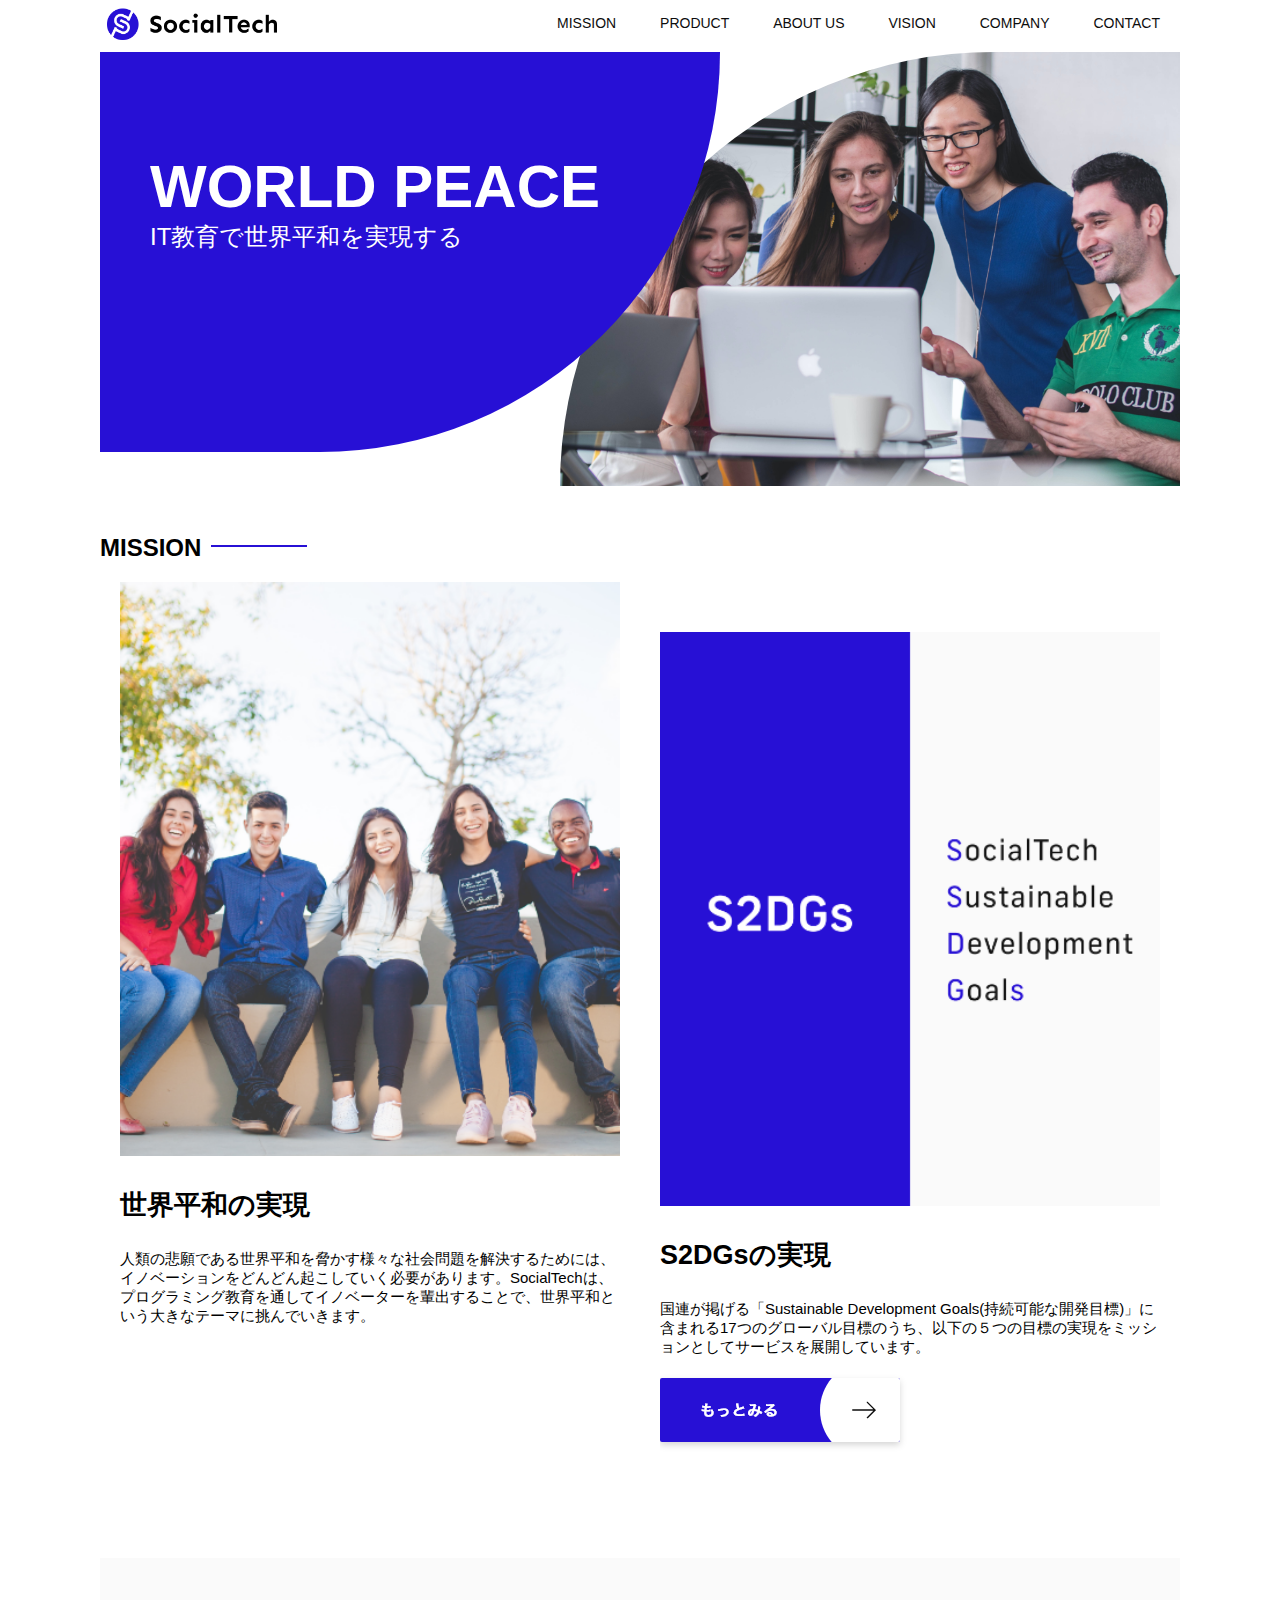
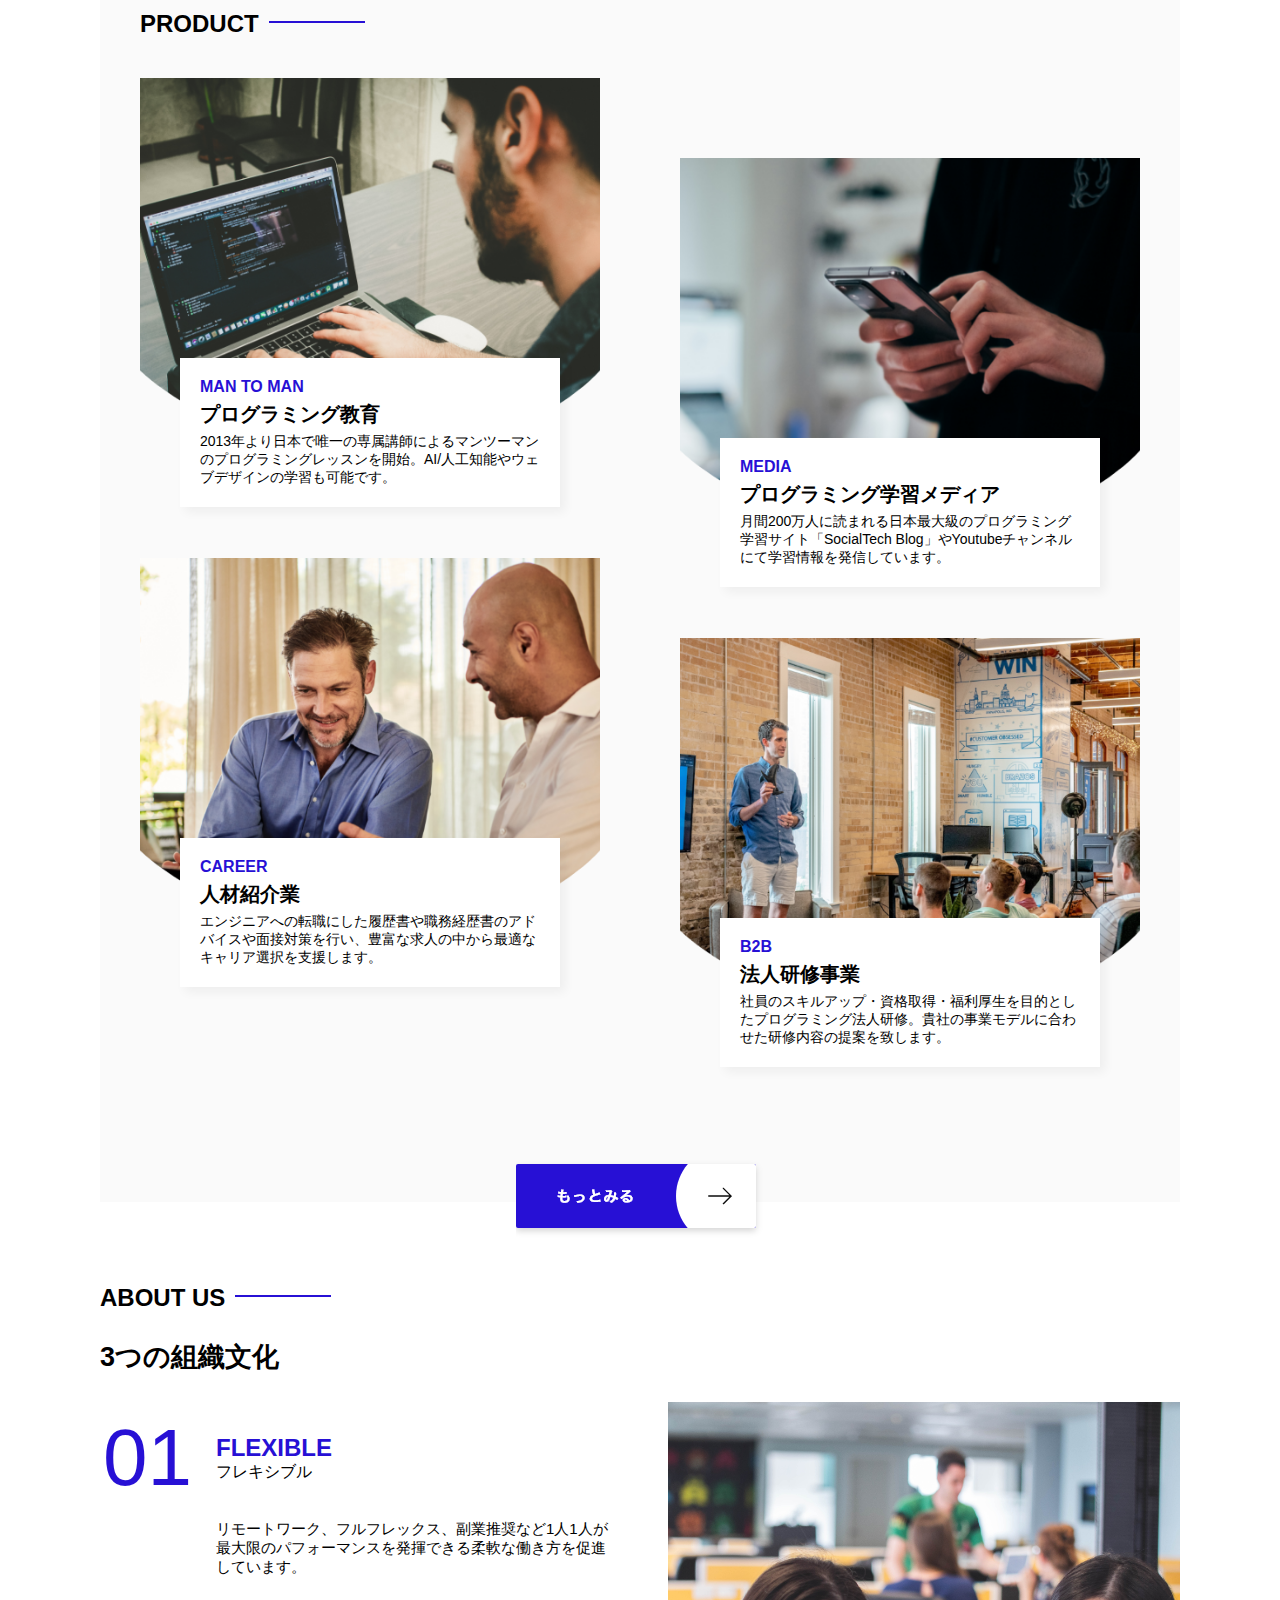
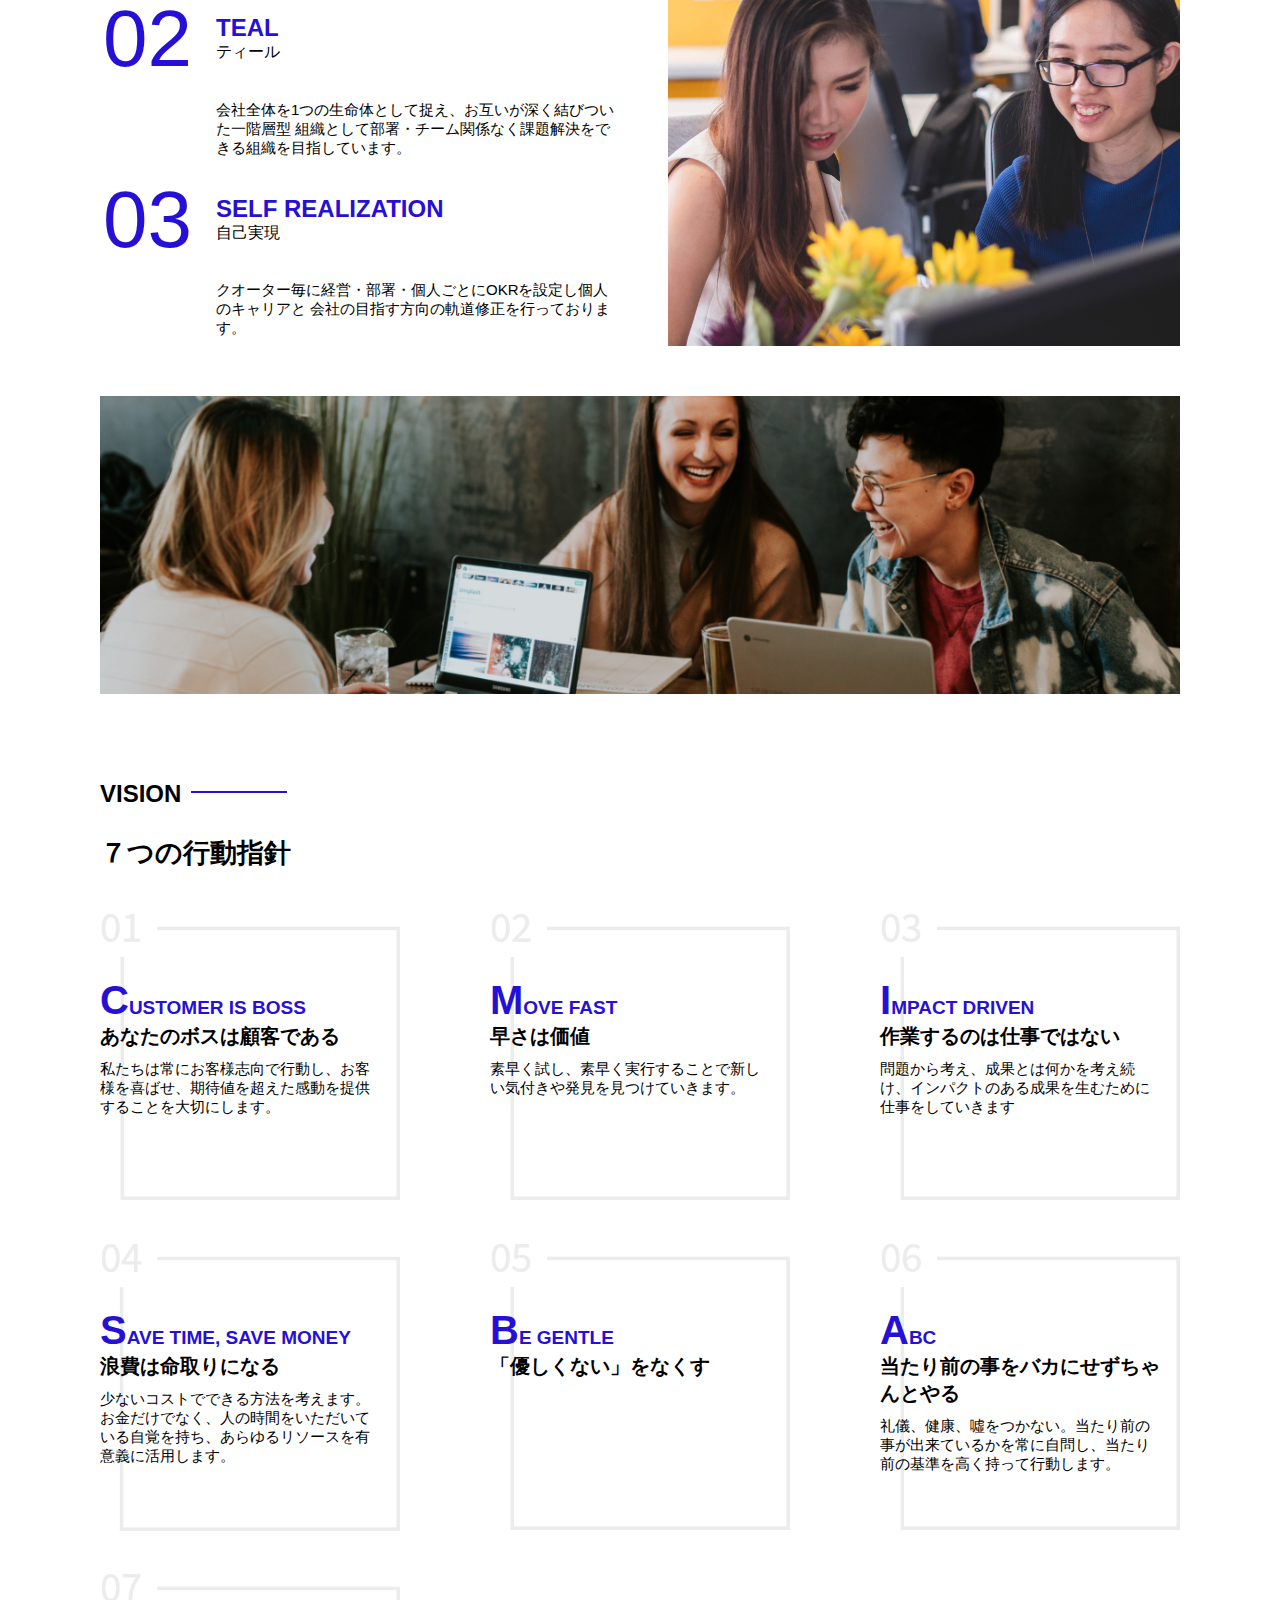
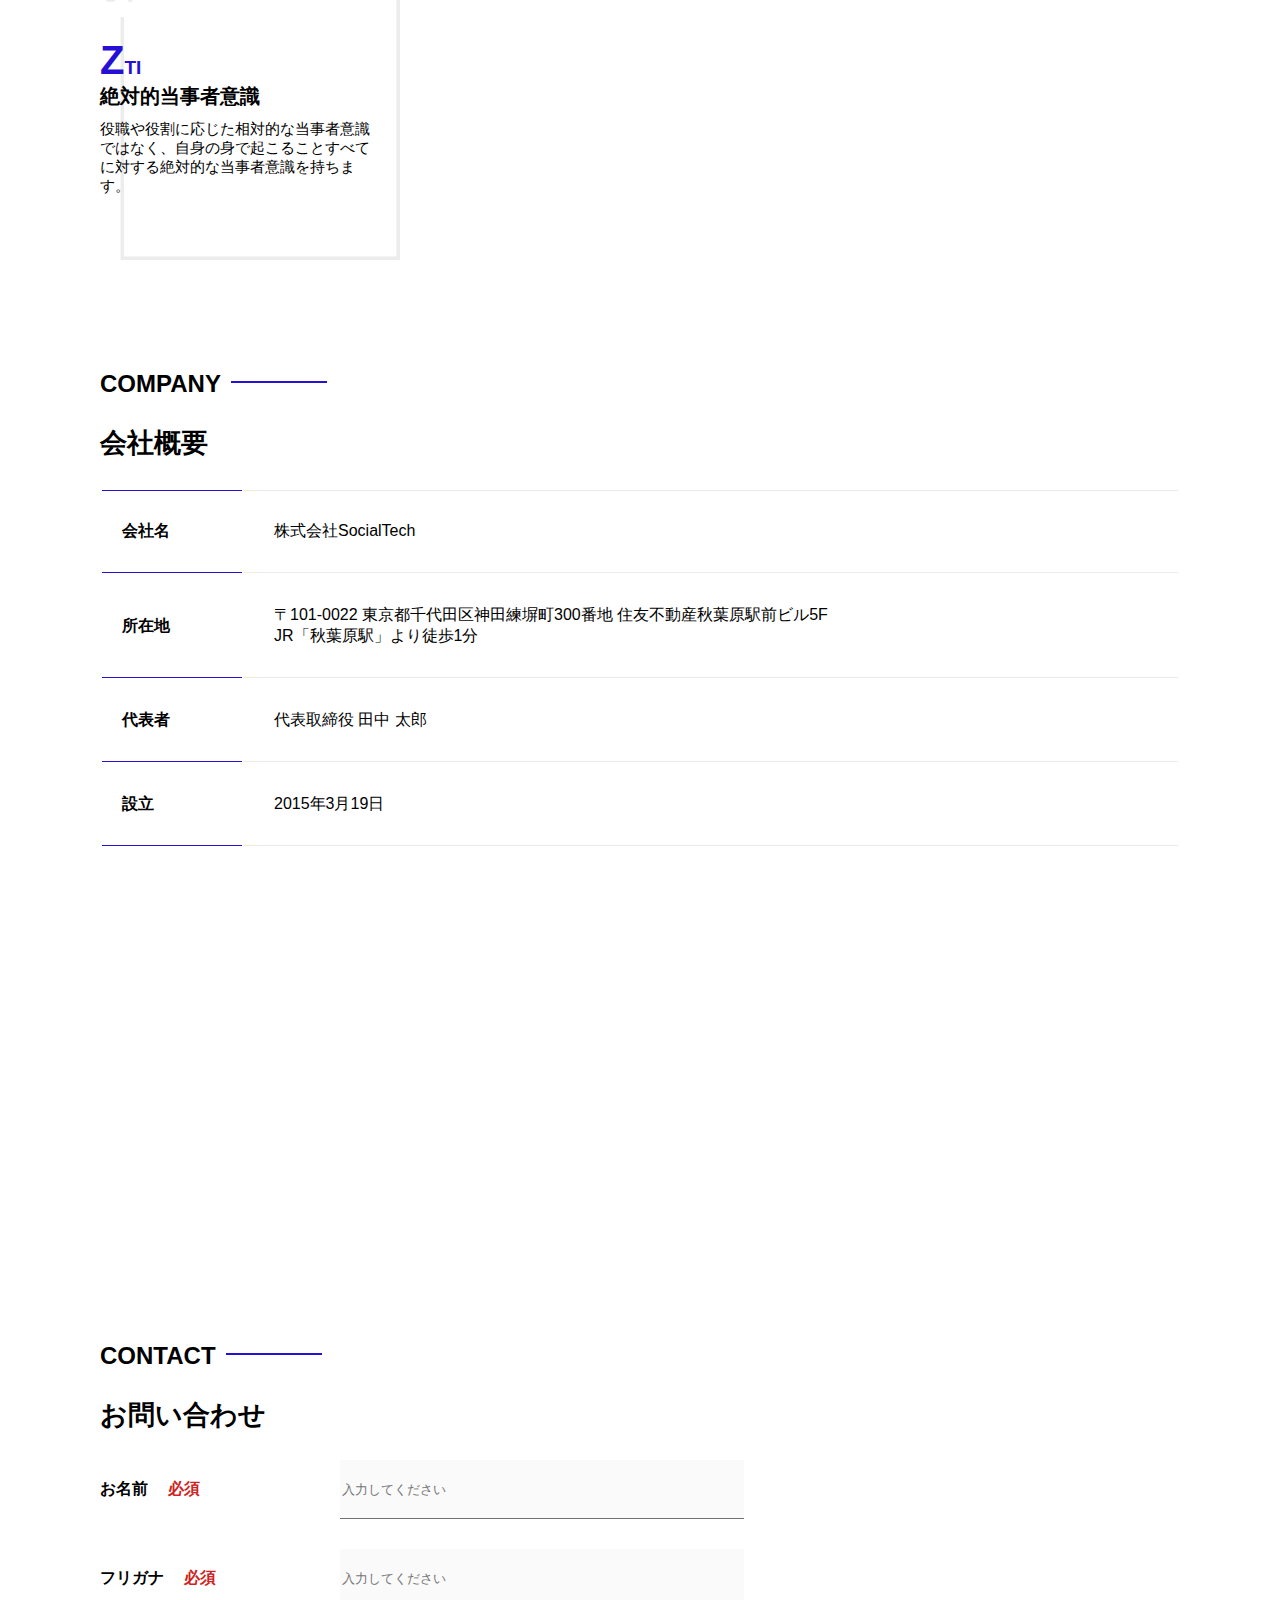
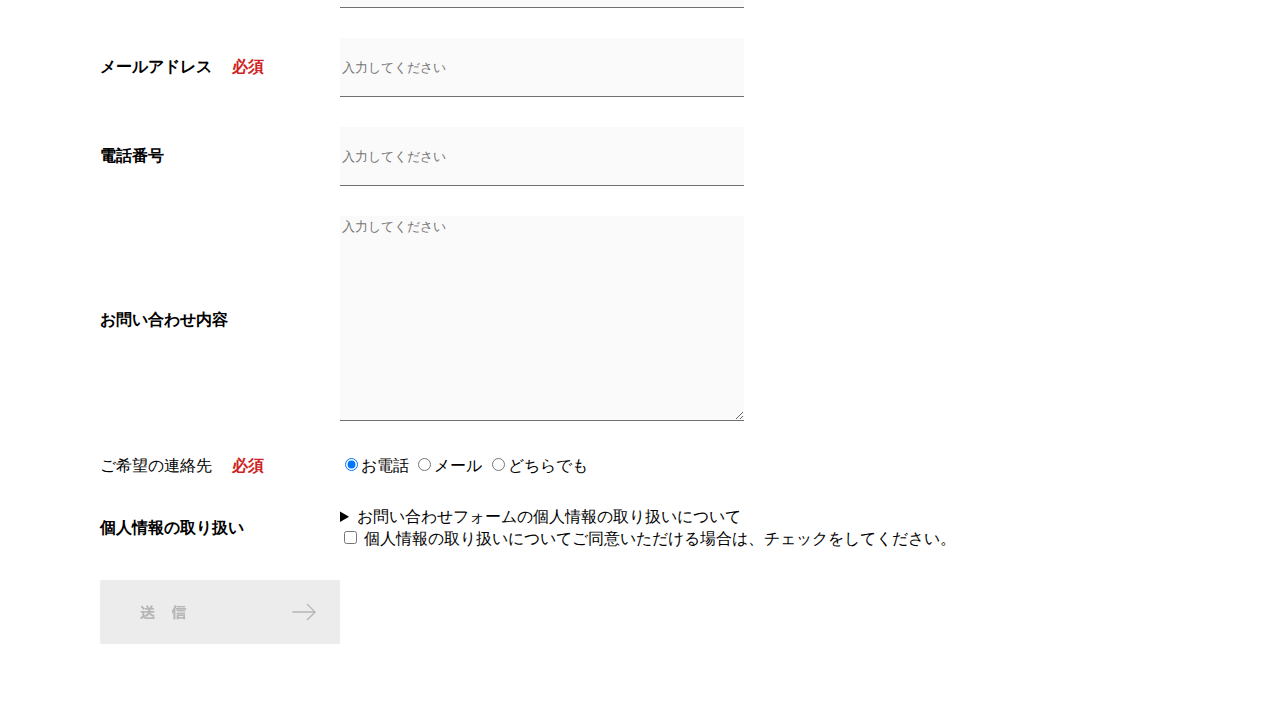
==== commit 7c286374: "CONTACTの作成" ====
--- a/index.html
+++ b/index.html
@@ -266,7 +266,7 @@
                 <form>
                     <div>
                         <div class="contact-heading">
-                            <label for="" class="contact-labal">お名前<span class="contact-span">必須</span></label>
+                            <label class="contact-label">お名前<span class="contact-span">必須</span></label>
                         </div>
                         <div>
                             <input type="text" name="name" placeholder="入力してください" class="contact-textbox">
@@ -305,7 +305,7 @@
                         </div>
                     </div>
                     <div>
-                        <div class="contact-label">
+                        <div class="contact-heading">
                             <label class="contact-labal">ご希望の連絡先<span class="contact-span">必須</span></label>
                         </div>
                         <div>
--- a/style.css
+++ b/style.css
@@ -372,4 +372,75 @@
     width: 100%;
     height: 368px;
     margin-top: 40px;
+}
+
+/* お問い合わせ */
+#contact{
+    margin: 80px auto 80px auto;
+}
+
+/* 外枠 */
+#contact > form > div{
+    display: flex;
+    flex-direction: row;
+    flex-wrap: wrap;
+    padding-bottom: 30px;
+}
+
+/* 左列の見出し */
+.contact-heading{
+    width: 240px;
+    align-self: center;
+}
+
+/* 見出しのラベル */
+.contact-label{
+    font-weight: bold;
+}
+
+/* 必須 */
+.contact-span{
+    color: #ce2222;
+    margin: 0 0 0 20px;
+    font-weight: bold;
+}
+
+/*テキストボックス*/
+.contact-textbox{
+    border-top: 0;
+    border-left: 0;
+    border-right: 0;
+    border-bottom-width: 1px;
+    border-bottom-color: #707070;
+    border-bottom-style: solid;
+    background-color: #fafafa;
+    width: 400px;
+    height: 56px;
+}
+
+/* お問い合わせ内容のテキストエリア */
+.contact-textarea{
+    border-top: 0;
+    border-left: 0;
+    border-right: 0;
+    border-bottom-width: 1px;
+    border-bottom-color: #707070;
+    border-bottom-style: solid;
+    background-color: #fafafa;
+    width: 400px;  
+    height: 200px;
+}
+
+/* 個人情報の取り扱い */
+details{
+    width: 700px;
+}
+
+details > div{
+    background-color: #fafafa;
+    padding: 20px;
+}
+
+details > div > span{
+    font-weight: bold;
 }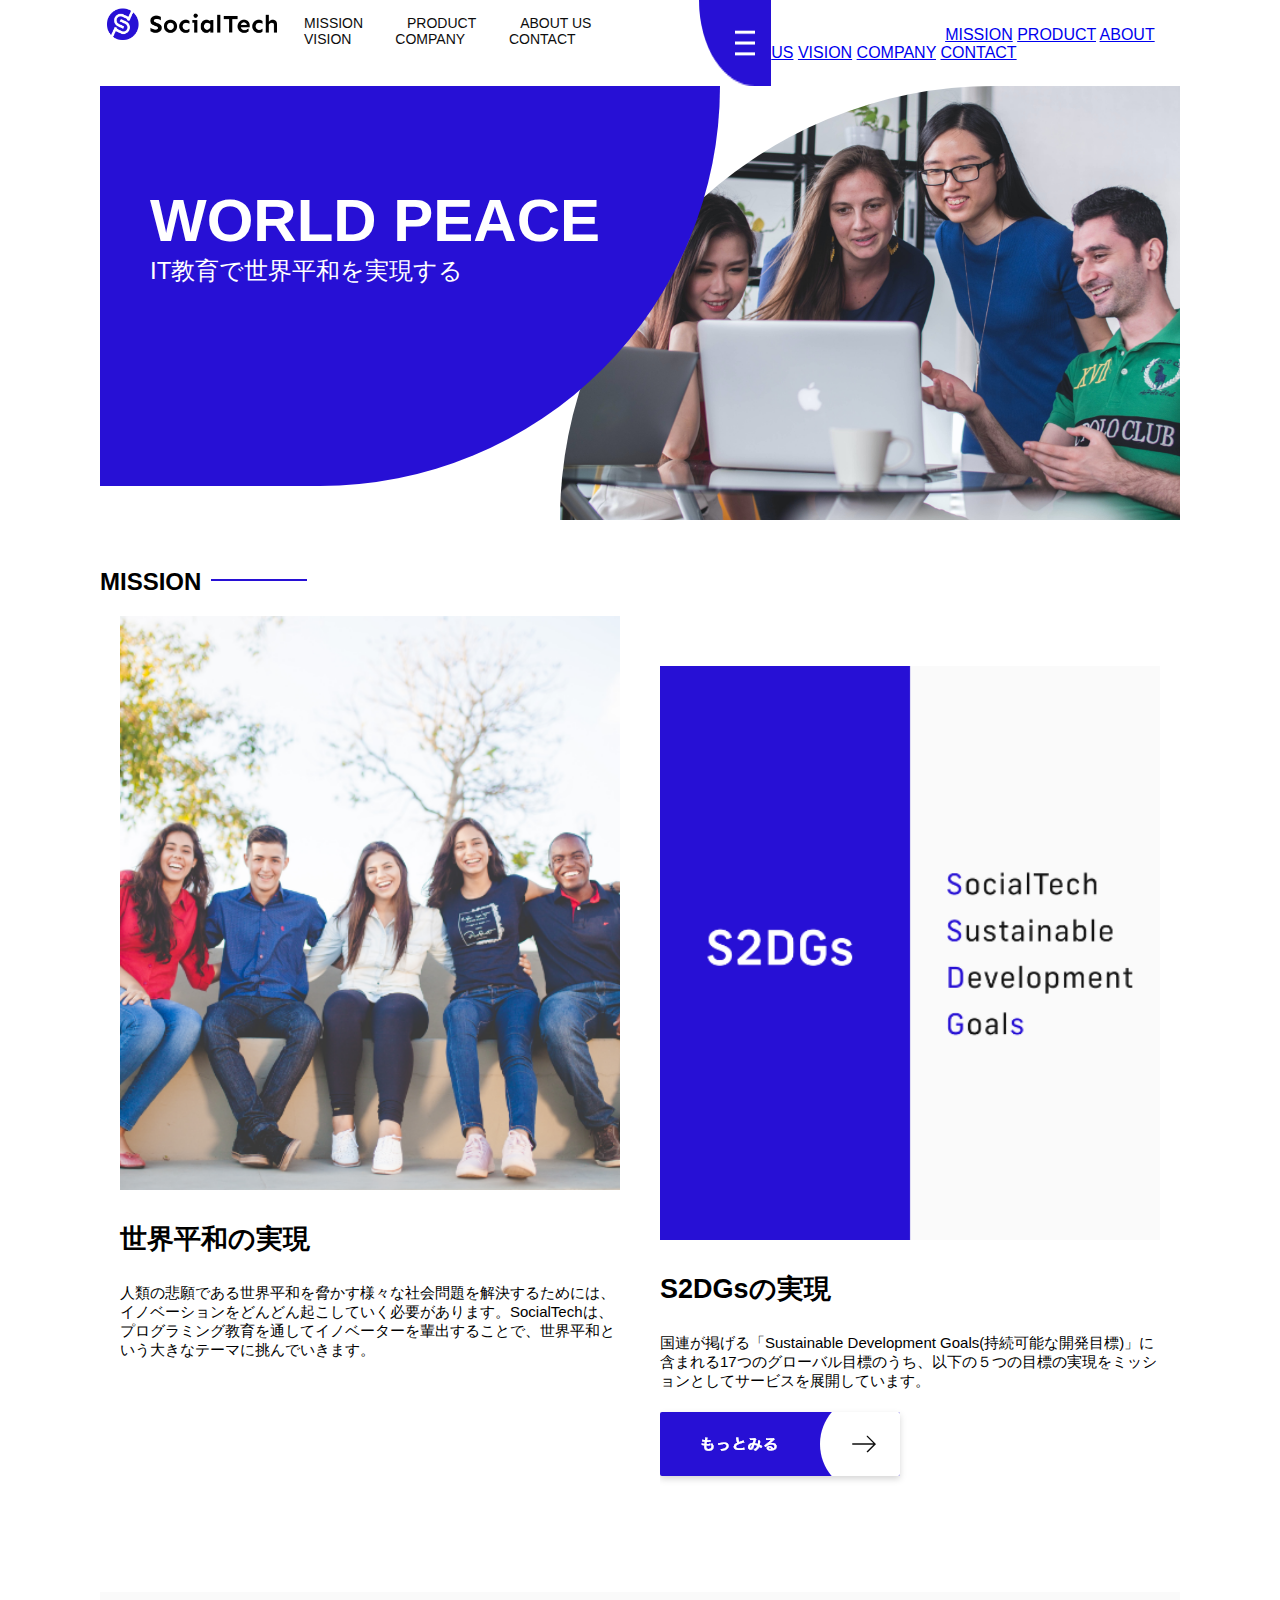
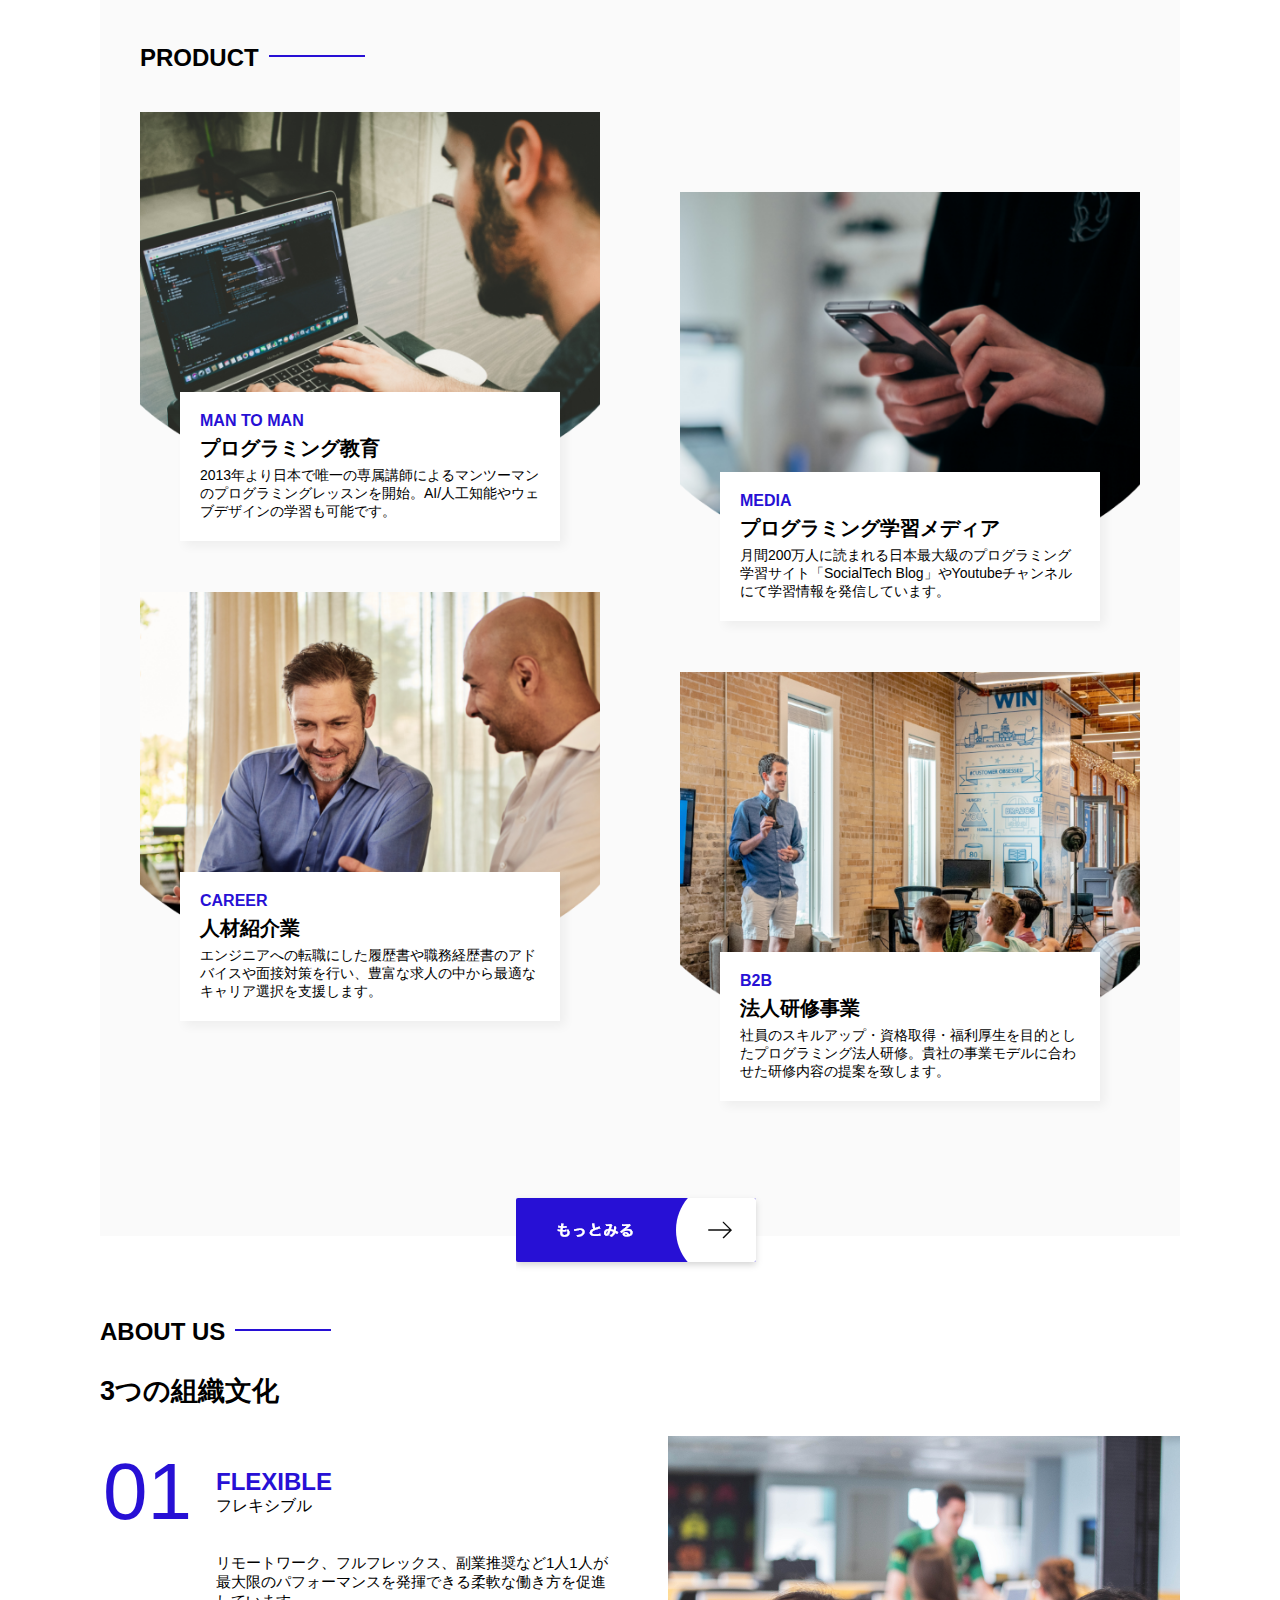
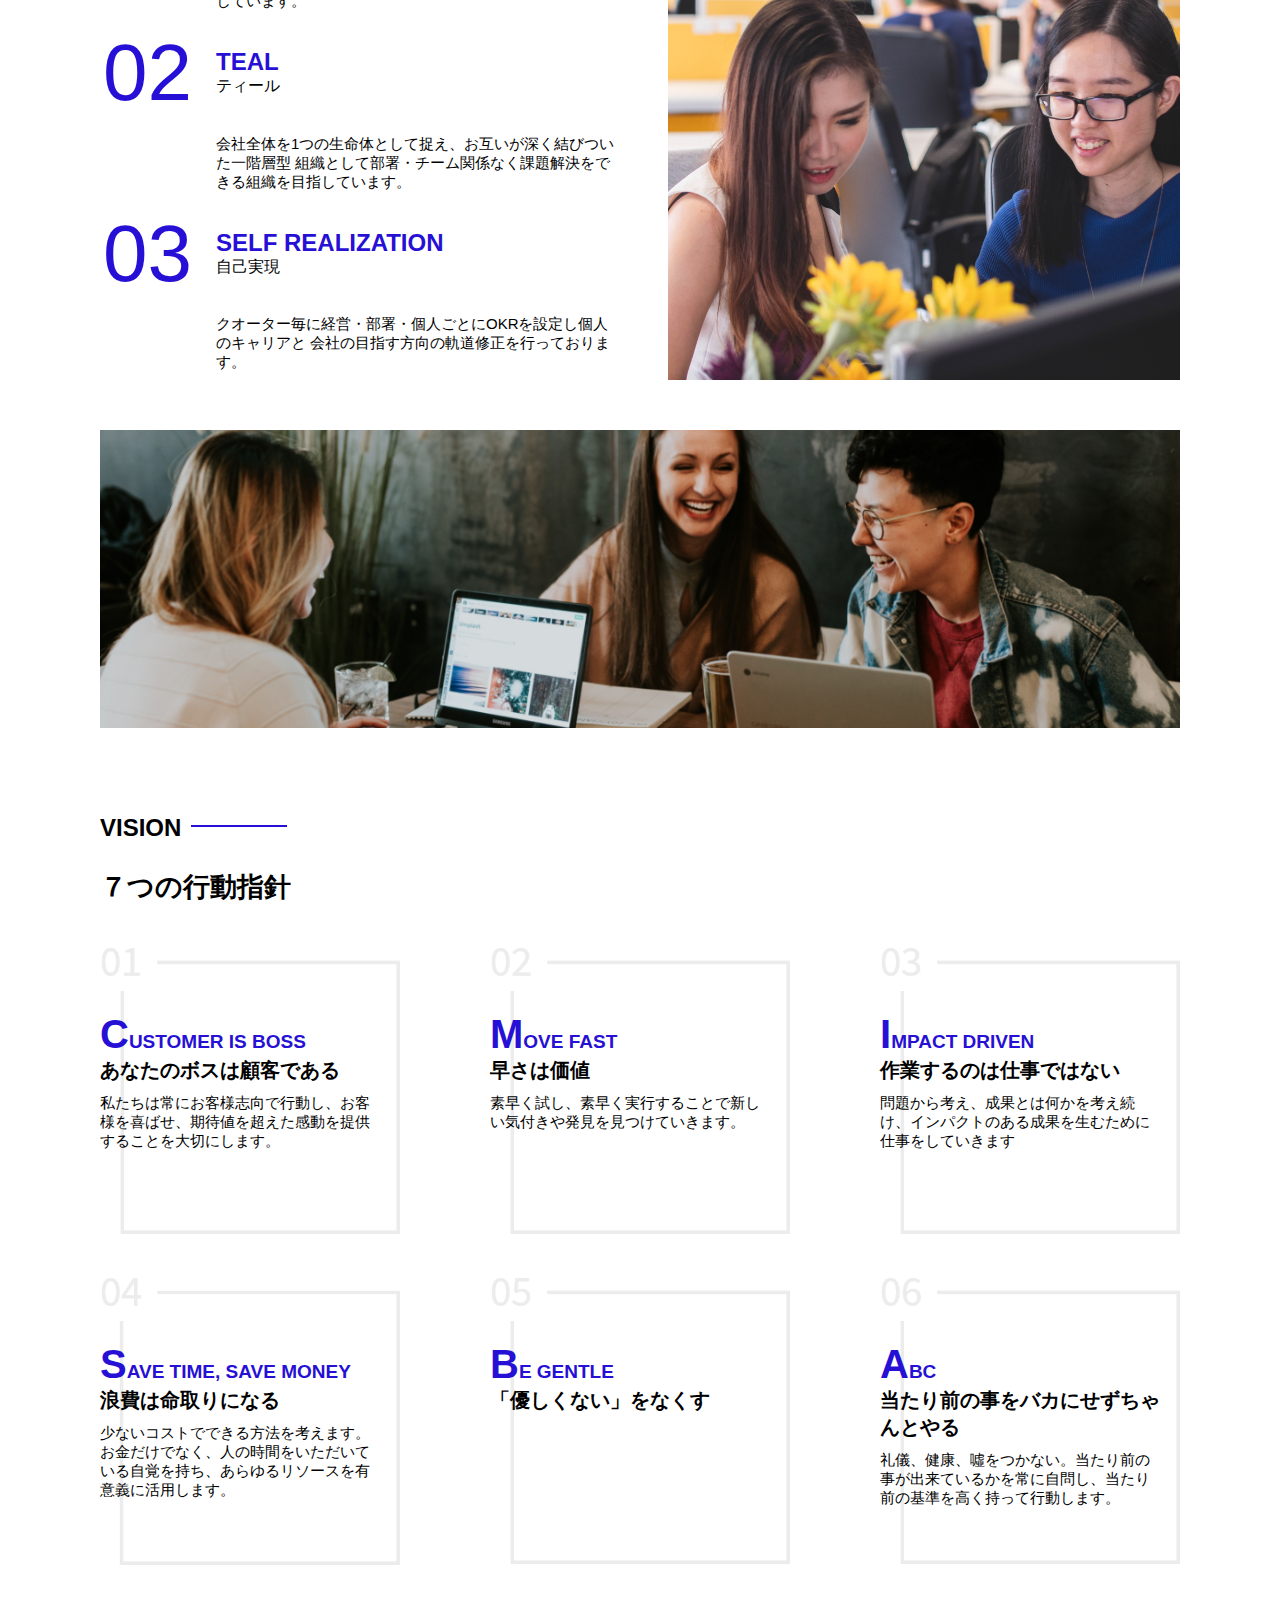
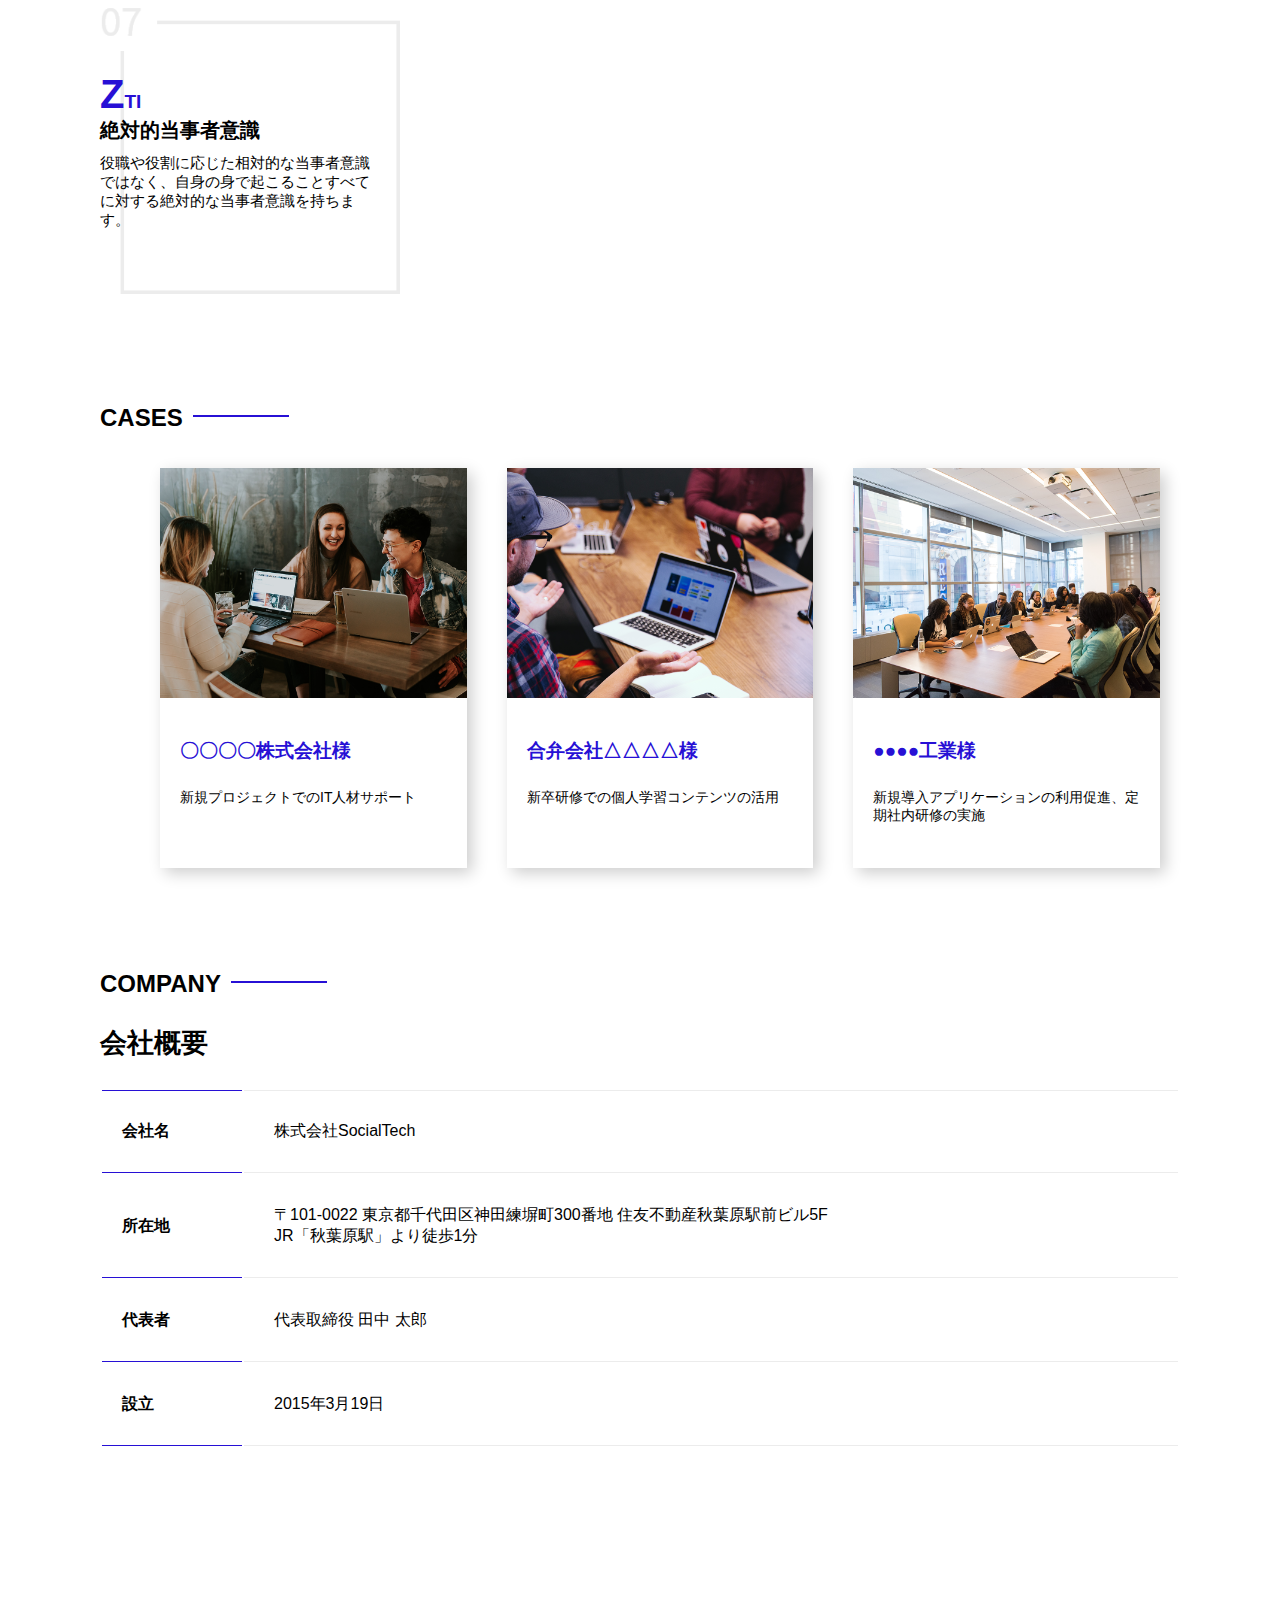
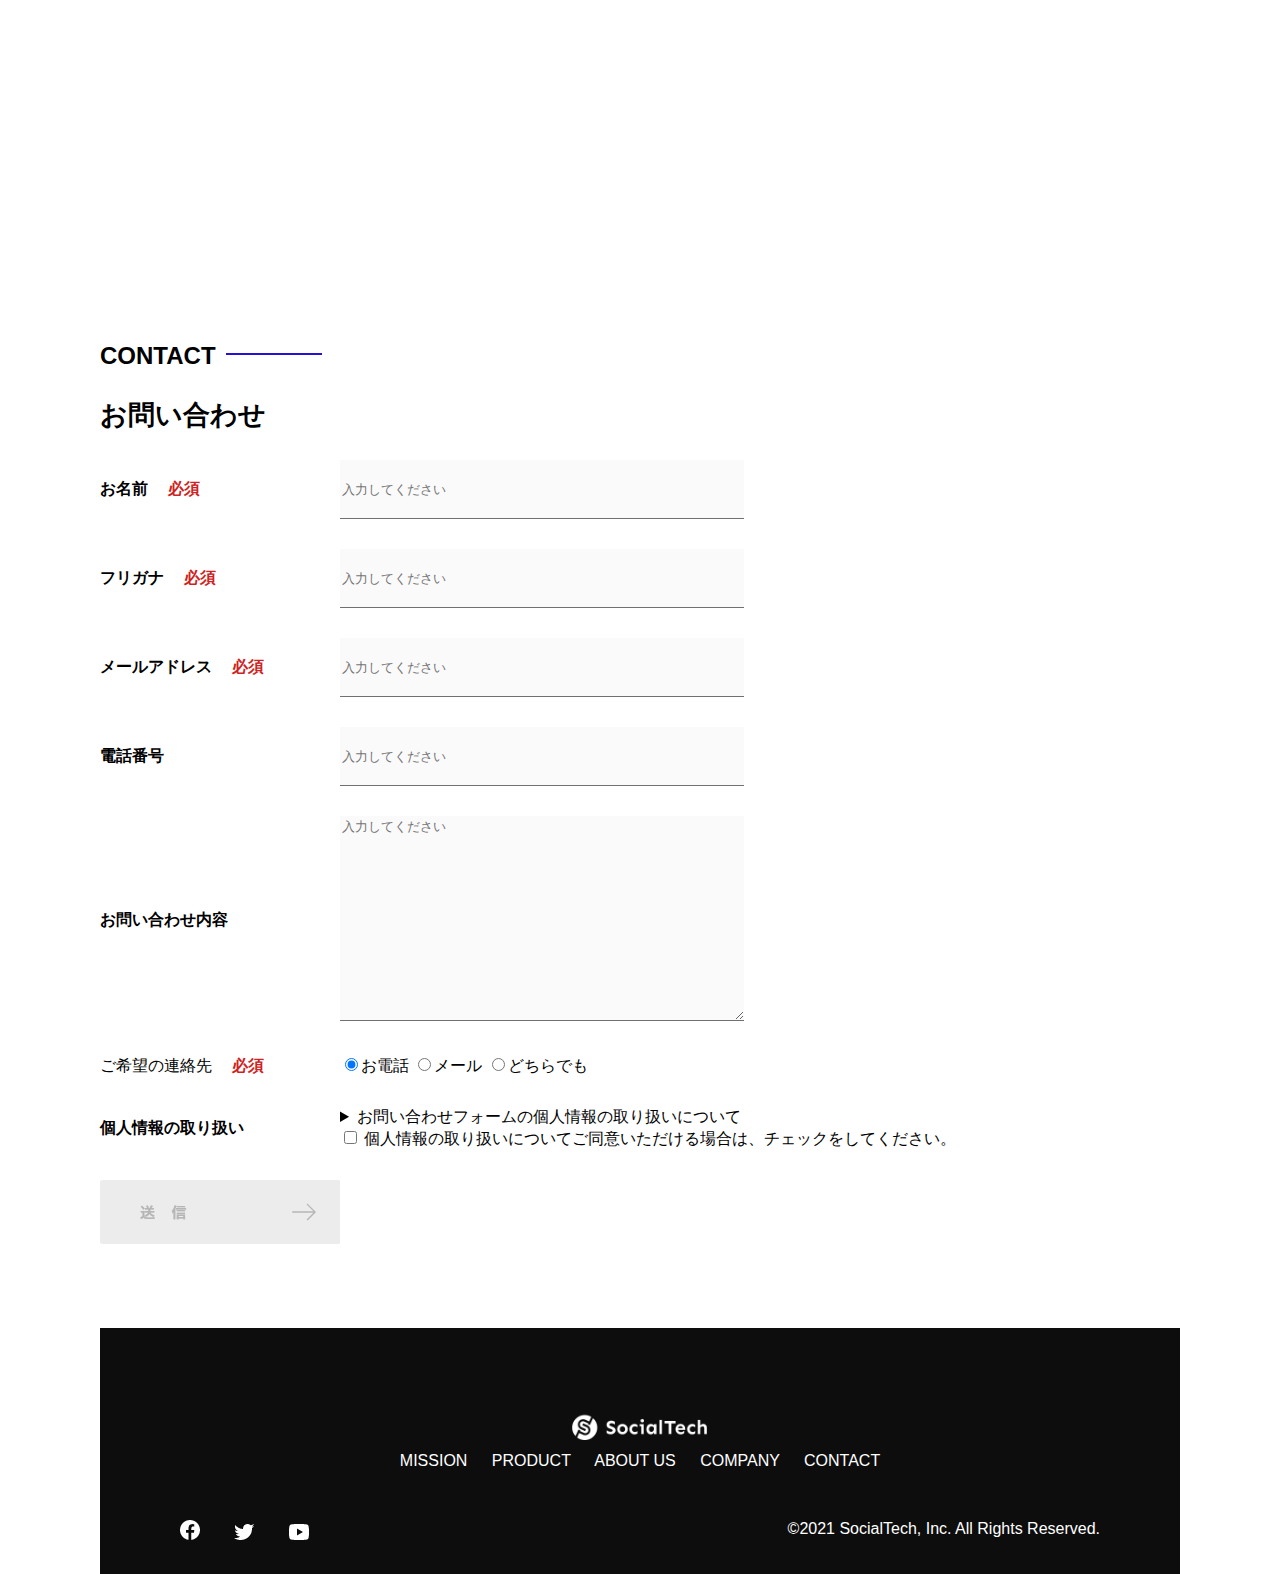
==== commit 4c20256d: "ハンバーガーメニューの作成" ====
--- a/index.html
+++ b/index.html
@@ -22,6 +22,26 @@
             <a href="index.html#company">COMPANY</a>
             <a href="index.html#contact">CONTACT</a>
         </nav>
+        <!-- スマホ用メニューボタン -->
+        <img id="menu-sp" src="images/button-menu.png" alt="ナビゲーションを開く" onclick = "document.getElementById('nav-sp').style.display = 'block'">
+
+        <!-- スマホ用ナビゲーション -->
+        <nav id="nav-sp">
+            <img id="close" src="images/button-close.png" alt="ナビゲーションを閉じる" onclick="document.getElementById('nav-sp').style.display = 'none'">
+            <a id="logo-sp" href="index.html" onclick="document.getElementById('nav-sp').style.display = 'none'">
+            <img src="images/logo-sp.png" alt="トップページに戻る"></a>
+            <a class="menu" href="mission.html" onclick="document.getElementById('nav-sp').style.display = 'none'">MISSION</a>
+            <a class="menu" href="product.html" onclick="document.getElementById('nav-sp').style.display = 'none'">PRODUCT</a>
+            <a class="menu" href="index.html#aboutus" onclick="document.getElementById('nav-sp').style.display = 'none'">ABOUT US</a>
+            <a class="menu" href="index.html#vision" onclick="document.getElementById('nav-sp').style.display = 'none'">VISION</a>
+            <a class="menu" href="index.html#company" onclick="document.getElementById('nav-sp').style.display = 'none'">COMPANY</a>
+            <a class="menu" href="index.html#contact" onclick="document.getElementById('nav-sp').style.display = 'none'">CONTACT</a>
+            <div id="sns">
+              <a href="https://www.facebook.com/sejuku2013"><img src="images/button-facebook.png" alt="Facebookのリンク"></a>
+              <a href="https://twitter.com/samuraijuku"><img src="images/button-twitter.png" alt="Twitterのリンク"></a>
+              <a href="https://www.youtube.com/channel/UCCFOQO5aDK0xXam4cUQXT8g"><img src="images/button-youtube.png" alt="YouTubeのリンク"></a>
+            </div>
+        </nav>
     </header>
     <main>
         <article>
@@ -234,6 +254,34 @@
                     </div>
                 </div>
             </section>
+            <!-- CASES -->
+            <section id="cases">
+                <h2 class="index-h2">CASES</h2>
+                <ul>
+                    <li class="case-card">
+                        <img class="case-img" src="images/index/case-1.png" alt="仲良く語り合う3人">
+                        <div class="case-info">
+                            <h4 class="case-name">〇〇〇〇株式会社様</h4>
+                            <p class="case-content">新規プロジェクトでのIT人材サポート</p>
+                        </div>
+                    </li>
+                    <li class="case-card">
+                        <img class="case-img" src="images/index/case-2.png" alt="PCでコンテンツを見る">
+                        <div class="case-info">
+                            <h4 class="case-name">合弁会社△△△△様</h4>
+                            <p class="case-content">新卒研修での個人学習コンテンツの活用</p>
+                        </div>
+                    </li>
+                    <li class="case-card">
+                        <img class="case-img" src="images/index/case-3.png" alt="社内研修中の会議室">
+                        <div class="case-info">
+                            <h4 class="case-name">●●●●工業様</h4>
+                            <p class="case-content">新規導入アプリケーションの利用促進、定期社内研修の実施</p>
+                        </div>
+                    </li>
+                </ul>
+            </section>
+
             <!-- COMPANY -->
             <section id="company">
                 <h2 class="index-h2">COMPANY</h2>
@@ -356,6 +404,24 @@
                 </form>
             </section>
         </article>
+        <footer>
+            <div class="footer-logo">
+                <img src="images/logo-sp.png" alt="SocialTech">
+            </div>
+            <div id="footer-link">
+                <a href="mission.html">MISSION</a>
+                <a href="product.html">PRODUCT</a>
+                <a href="index.html#aboutus">ABOUT US</a>
+                <a href="index.html#company">COMPANY</a>
+                <a href="index.html#contact">CONTACT</a>
+            </div>
+            <div id="sns-footer">
+                <a href="https://www.facebook.com/sejuku2013"><img src="images/button-facebook.png" alt="Facebookのリンク"></a>
+                <a href="https://twitter.com/samuraijuku"><img src="images/button-twitter.png" alt="Twitterのリンク"></a>
+                <a href="https://www.youtube.com/channel/UCCFOQO5aDK0xXam4cUQXT8g"><img src="images/button-youtube.png" alt="YouTubeのリンク"></a>
+                <span id="copyright">&copy;2021 SocialTech, Inc. All Rights Reserved. </span>
+            </div>
+        </footer>
     </main>
 </body>
 </html>--- a/style.css
+++ b/style.css
@@ -11,6 +11,8 @@
     PC用のスタイル
 ===================*/
 
+@media screen and (min-width: 768px) {
+    
 /* 横幅設定 */
 body{
     max-width: 1080px;
@@ -319,6 +321,46 @@
 
 .vision-box > span > p{
     margin: 10px 0 0 0;
+}
+
+/* 導入企業 */
+#cases{
+    margin: 40px auto 40px auto;
+    width: 100%;
+}
+
+ul{
+    display: flex;
+    list-style: none;
+    justify-content: center;
+}
+
+li{
+    width: 33%;
+    margin: 20px;
+}
+
+.case-card{
+background-color: #FFFFFF;
+min-height: 400px;
+box-shadow: 5px 5px 15px rgba(0, 0, 0, 0.2);
+}
+
+.case-img{
+    width: 100%;
+}
+
+.case-info{
+    padding: 10px 20px;
+}
+
+.case-name{
+    color: #2710d5;
+    font-size: 19px;
+}
+
+.case-content{
+    font-size: 14px;
 }
 
 /* 会社概要 */
@@ -443,4 +485,145 @@
 
 details > div > span{
     font-weight: bold;
+}
+
+/* フッター */
+footer{
+    background-color: #0d0d0d;
+    text-align: center;
+    padding: 80px 80px 30px 80px;
+}
+
+#footer-logo{
+    margin-bottom: 30px;
+}
+
+#footer-link{
+    margin-bottom: 50px;
+}
+
+#footer-link > a{
+    text-decoration: none;
+    margin: 10px;
+}
+
+#footer-link > a:link{
+    color: #ffffff;
+}
+
+#footer-link > a:visited{
+    color: #ffffff;
+}
+
+#footer-link > a:hover{
+    color: #ffffff;
+    text-decoration: underline;
+}
+
+#footer-link > a:active{
+    color: #ffffff;
+}
+
+#sns-footer{
+    text-align: left;
+    width: 100%;
+}
+
+#sns-footer > a{
+    margin-right: 30px;
+}
+
+#copyright{
+    color: #ffffff;
+    float: right;
+}
+}
+
+/*====================
+スマートフォン用のスタイル
+=====================*/
+@media screen and (max-width: 767px) {
+    body{
+        min-width: 375px;
+        margin: 0;
+    }
+
+    /* PC用ナビゲーション非表示 */
+    #nav-pc{
+        display: none;
+    }
+
+    /* ハンバーガーメニュー */
+    #menu-sp{
+        float: right;
+        padding: 0;
+    }
+
+    /* スマホ用ナビゲーションの表示切替 */
+    /* 初期状態、レイアウトと非表示設定 */
+    #nav-sp{
+        background-color: #2710d5;
+        position: absolute;
+        left: 0;
+        top: 0;
+        height: 100%;
+        width: 100%;
+        display: none;
+        z-index: 100;
+    }
+
+    /* ×ボタン */
+    #close{
+        position: absolute;
+        top: 20px;
+        right: 20px;
+    }
+
+    /* ナビゲーションメニュー用ロゴ */
+    #logo-sp{
+        margin: 80px 0 30px 20px;
+    }
+
+    /* ナビゲーションのリンクの装飾設定 */
+    #nav-sp > a{
+        display: block;
+    }
+
+    #nav-sp > a:link {
+        color: #ffffff;
+    }
+     
+    #nav-sp > a:visited {
+        color: #ffffff;
+    }
+    
+    #nav-sp > a:hover {
+        color: #ffffff;
+        text-decoration: underline;
+    }
+    
+    #nav-sp > a:active {
+        color: #ffffff;
+    }
+    
+    #nav-sp > .menu {
+        text-decoration: none;
+        display: block;
+        margin: 0 20px 0 20px;
+        height: 44px;
+        font-size: 16px;
+        background-image: url("images/arrow.png");
+        background-repeat: no-repeat;
+        background-position: right top;
+    }
+
+    #sns{
+        position: absolute;
+        bottom: 20px;
+        left: 20px;
+    }
+
+    #sns > a {
+        margin-right: 30px;
+    }
 }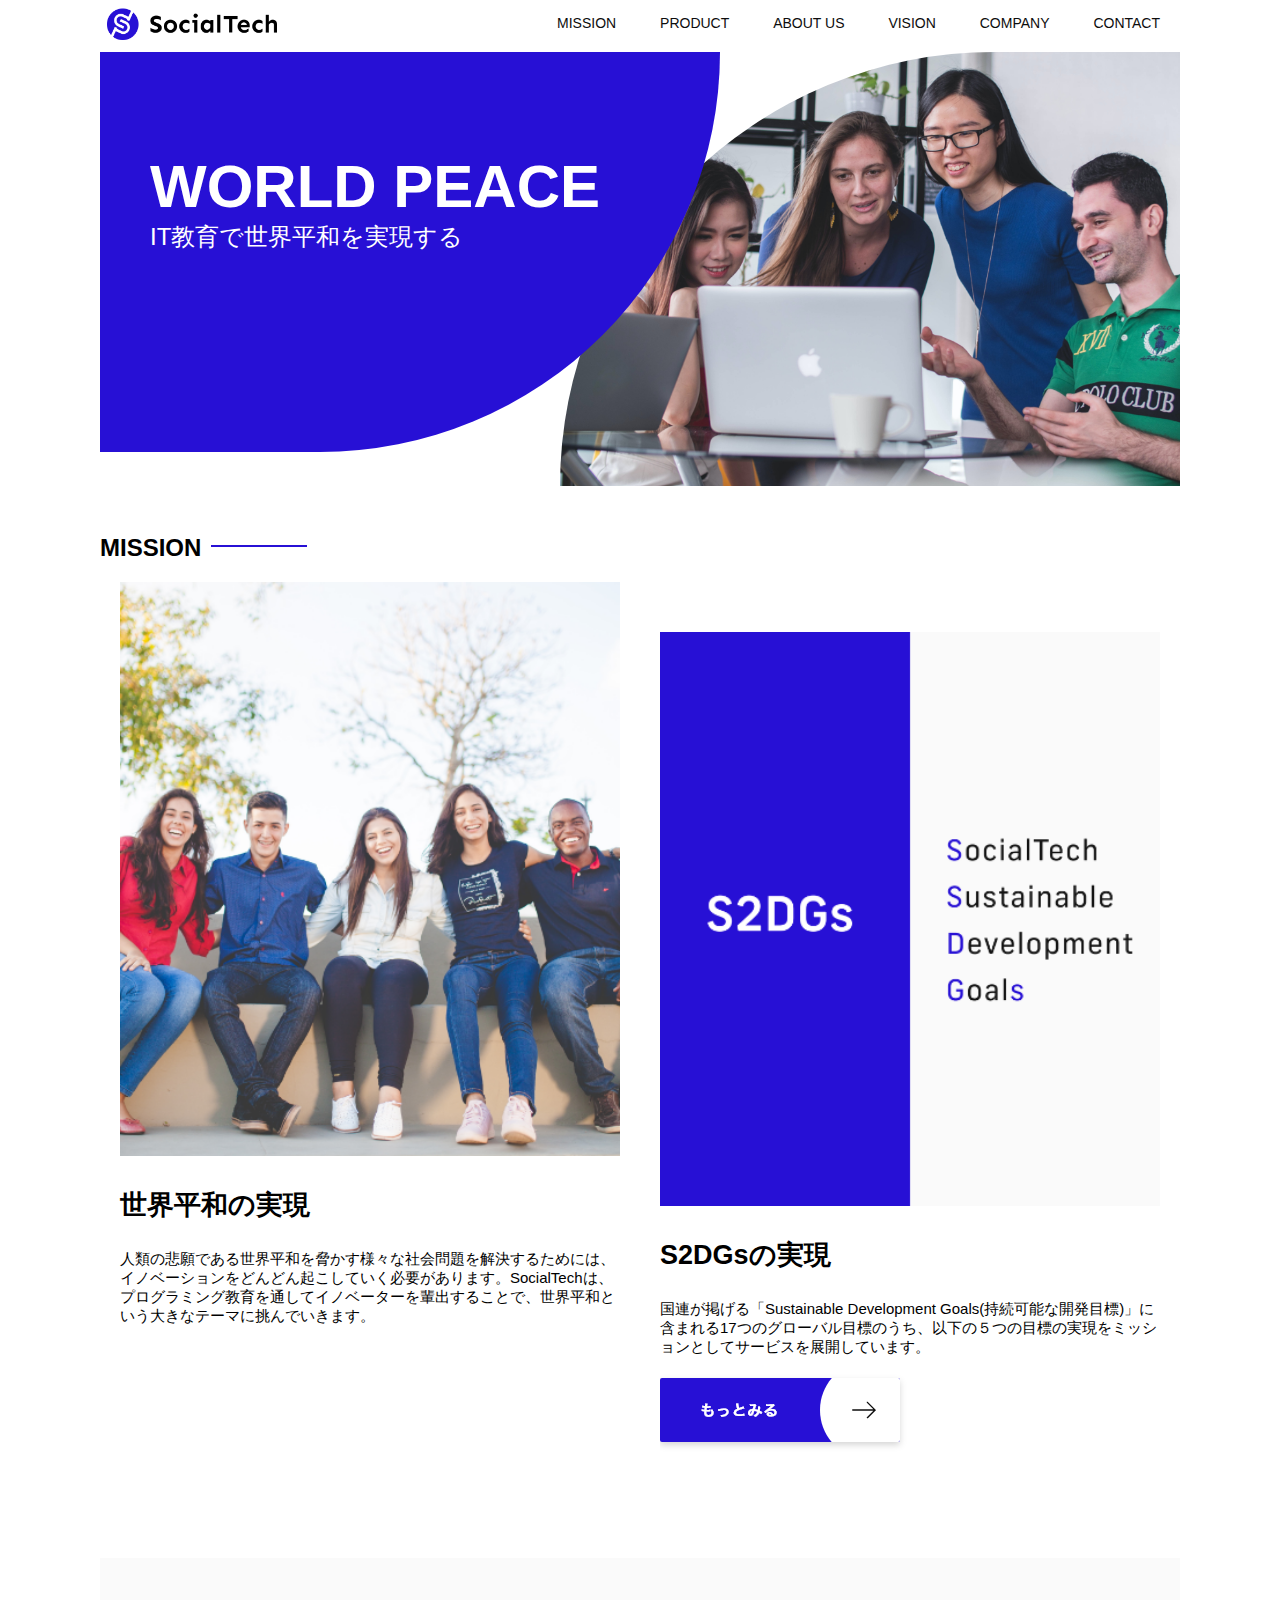
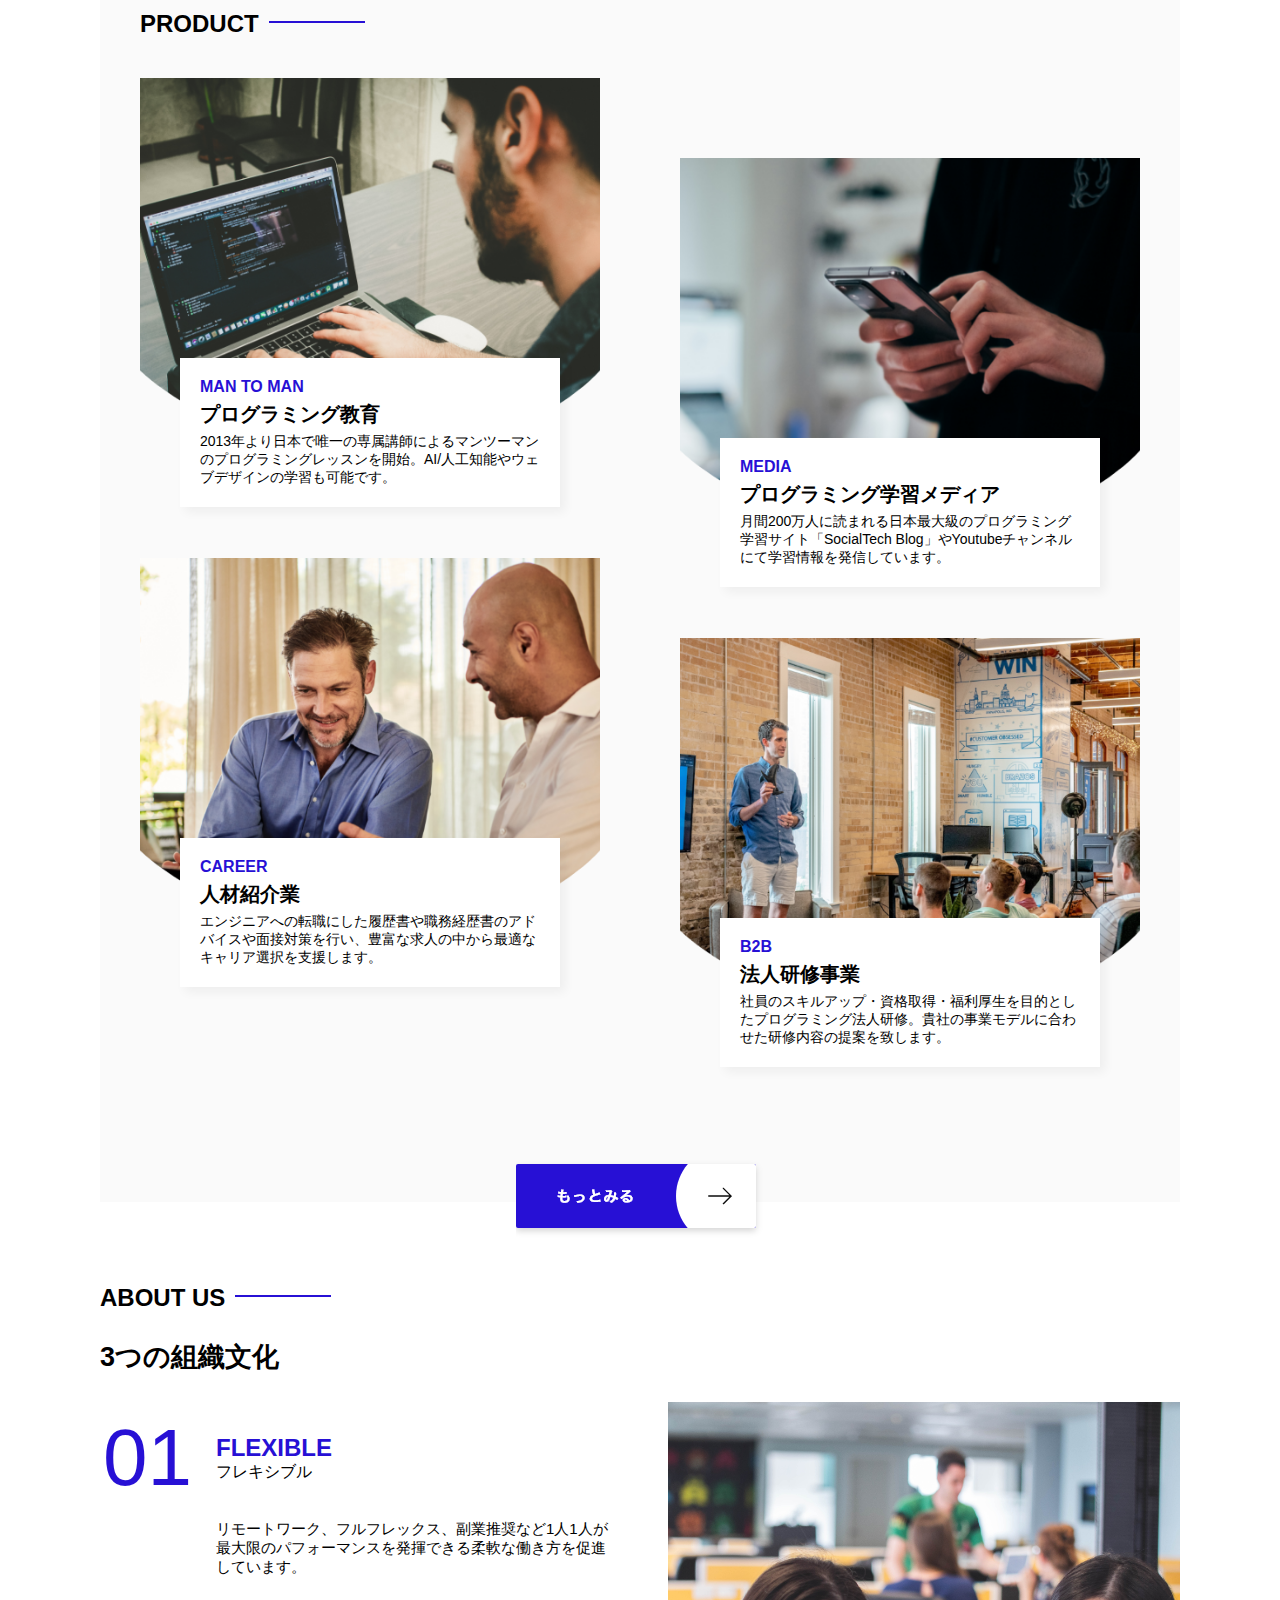
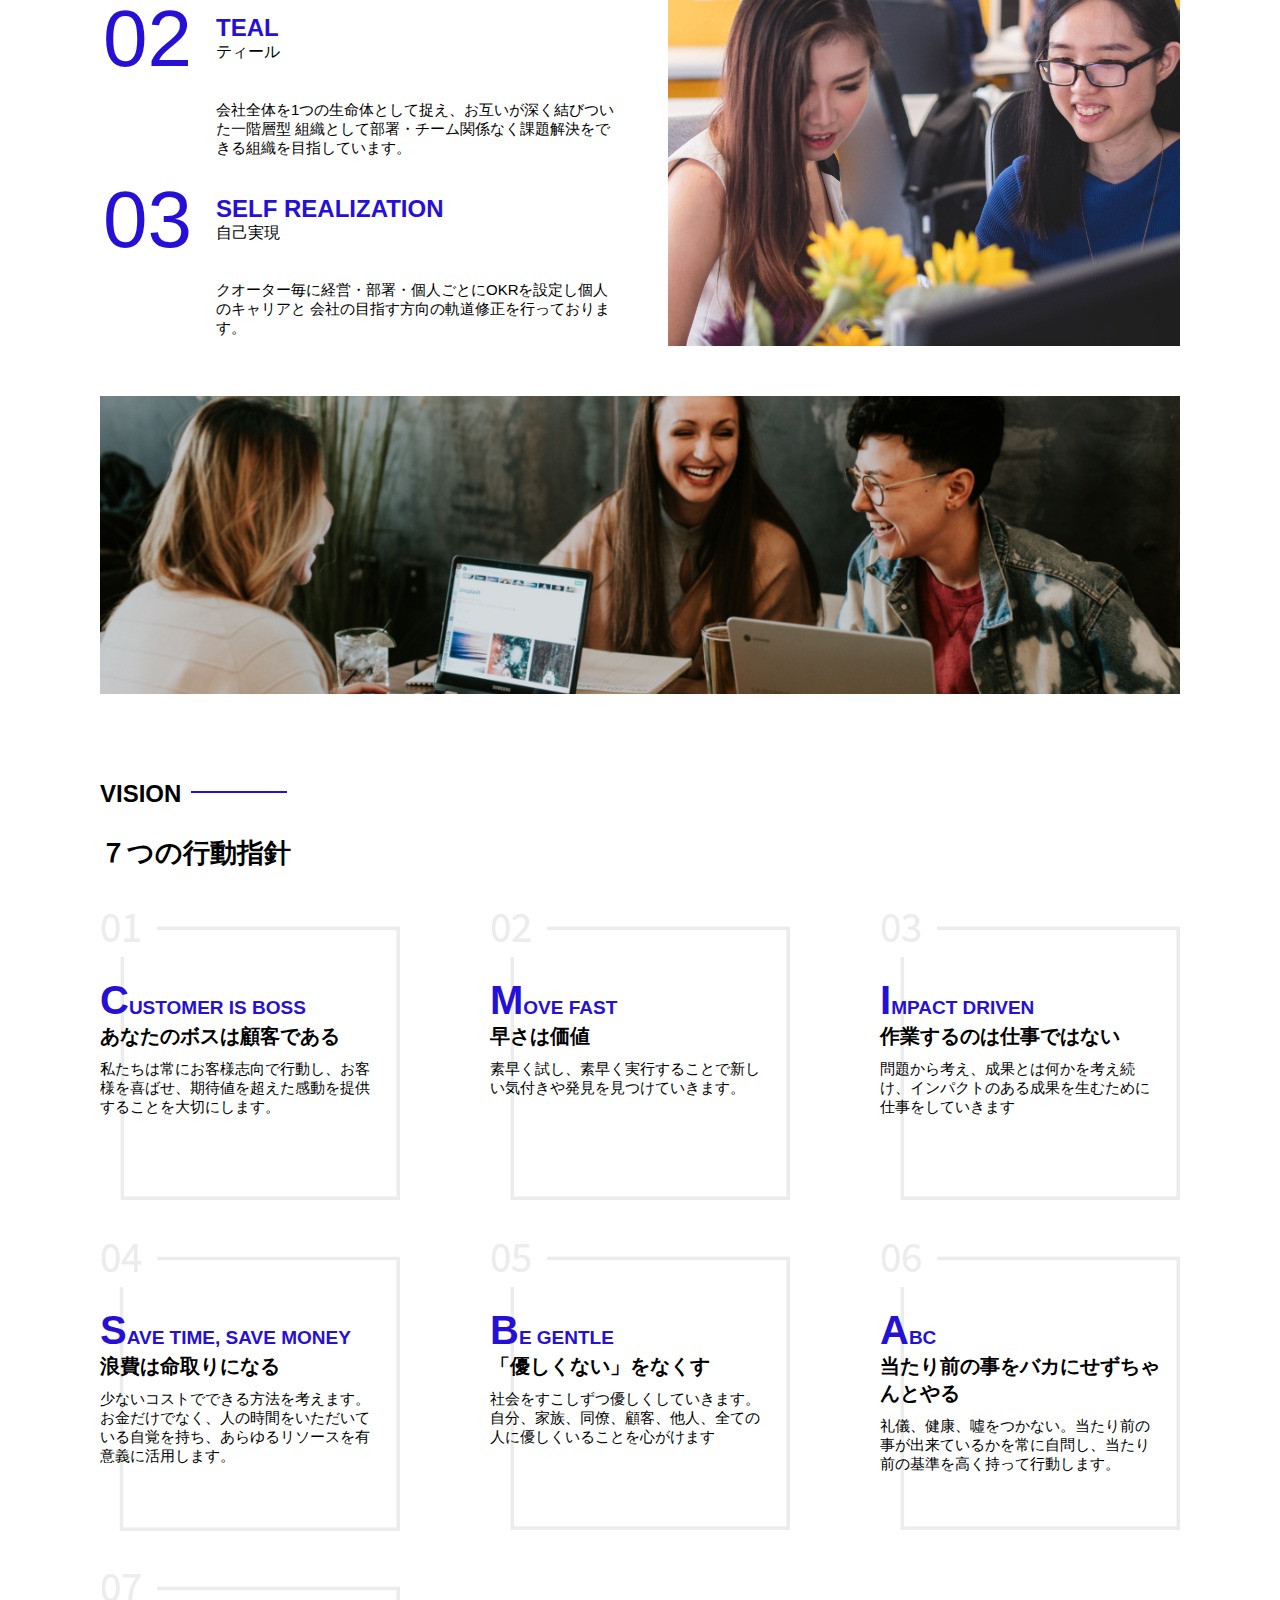
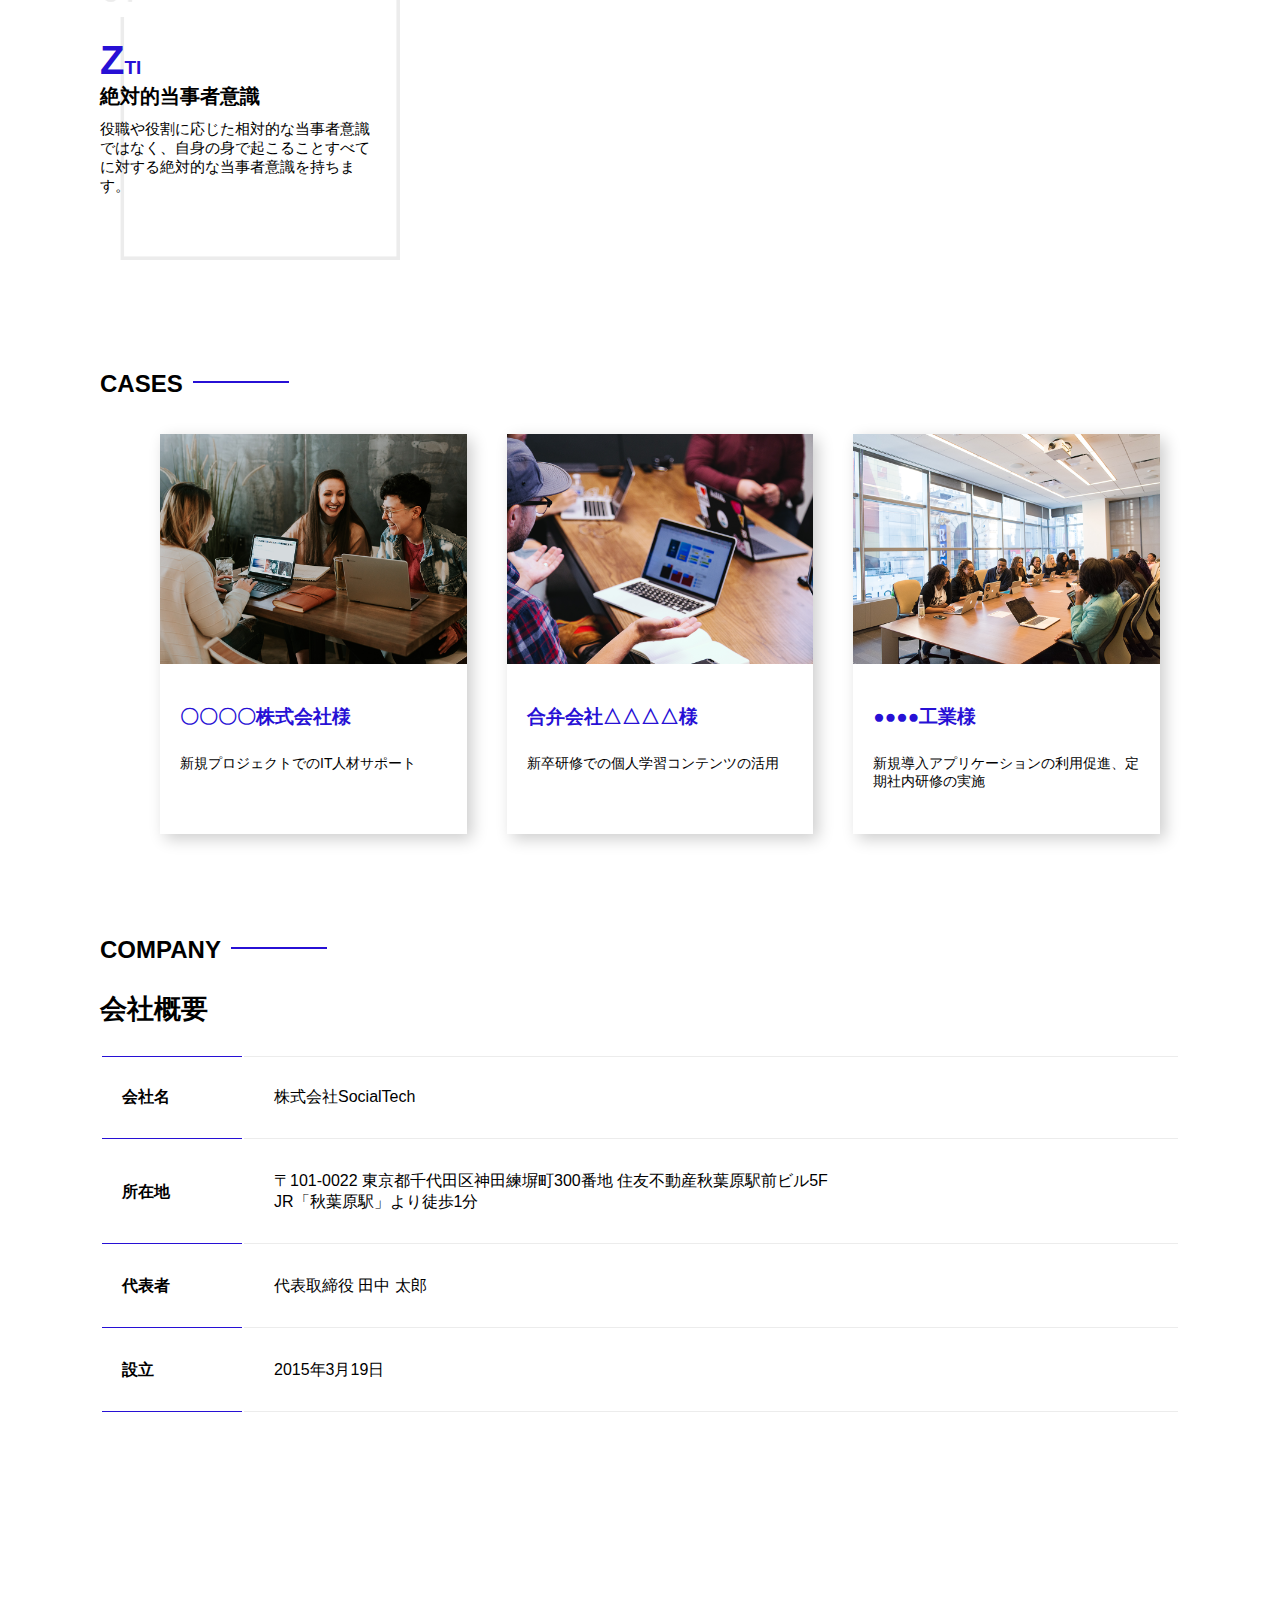
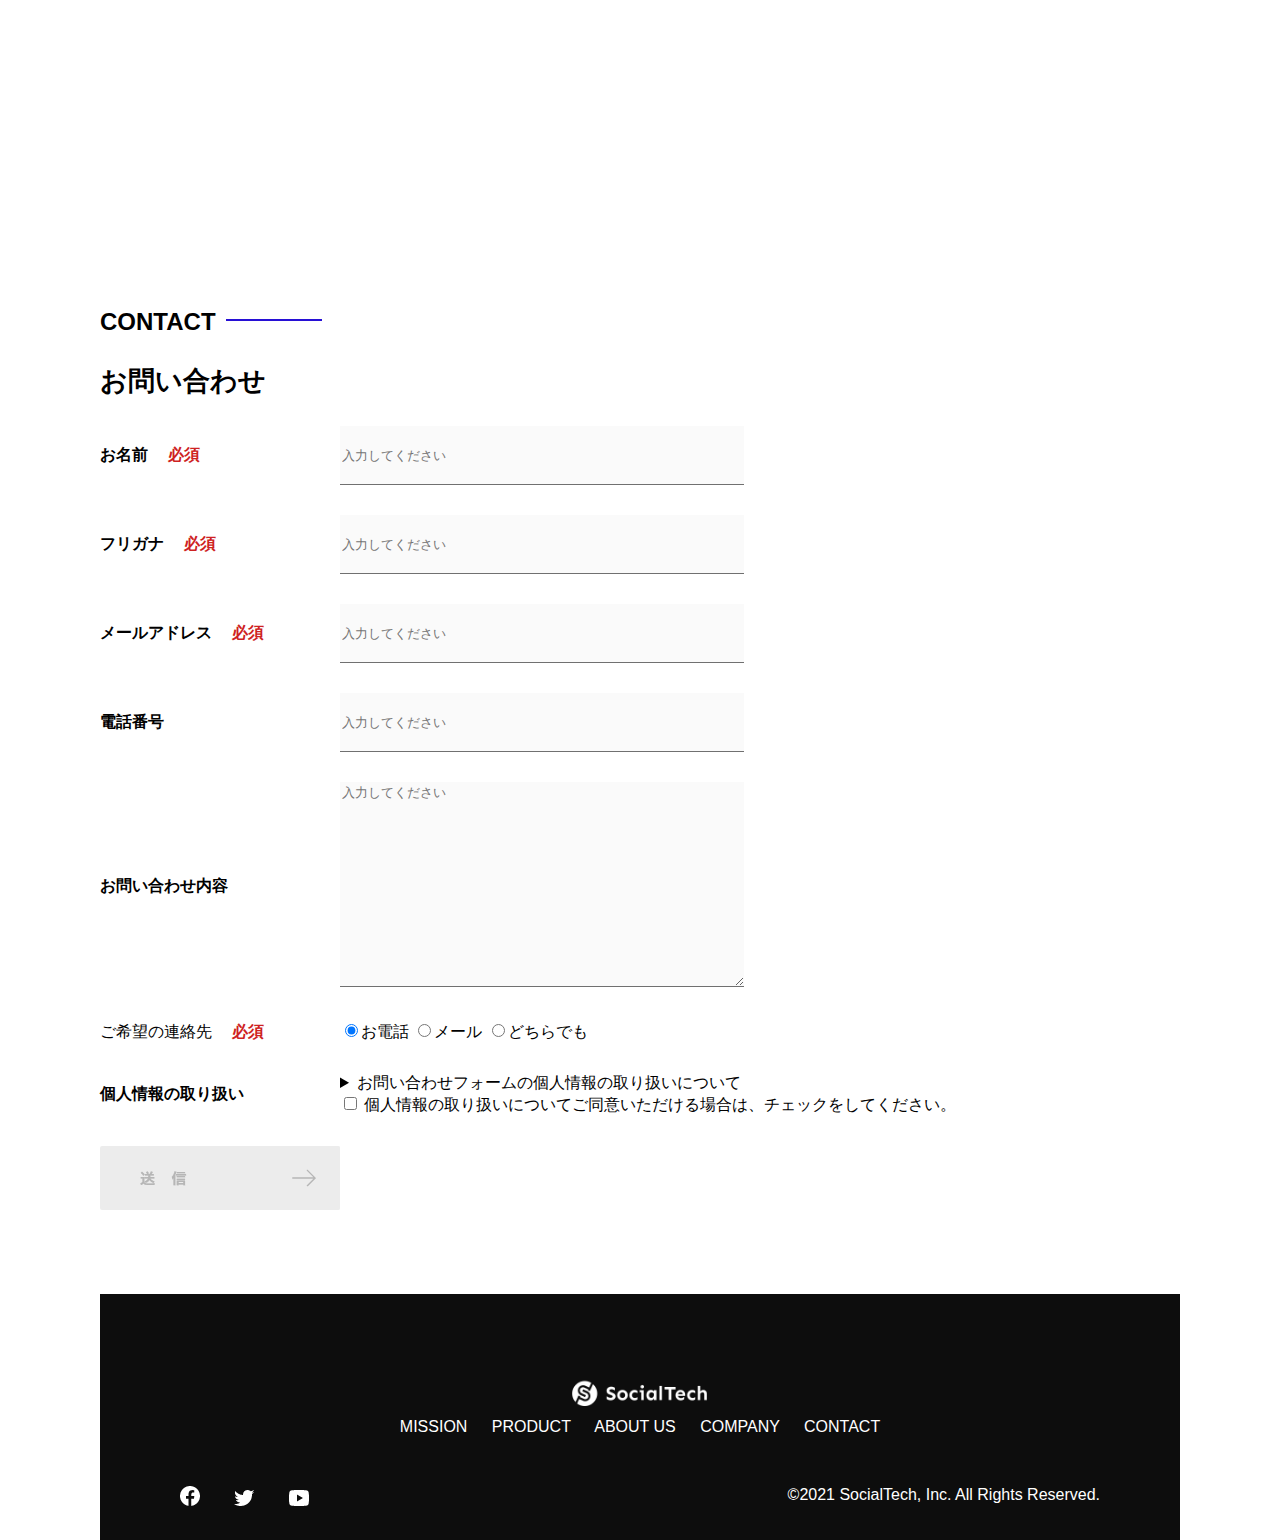
==== commit accbae84: "COMPANYセクションのCSS装飾" ====
--- a/index.html
+++ b/index.html
@@ -233,7 +233,7 @@
                         <span>
                             <h4>BE GENTLE</h4>
                             <h5>「優しくない」をなくす</h5>
-                            <p></p>
+                            <p>社会をすこしずつ優しくしていきます。自分、家族、同僚、顧客、他人、全ての人に優しくいることを心がけます</p>
                         </span>
                     </div>
                     <div class="vision-box">
--- a/style.css
+++ b/style.css
@@ -53,6 +53,11 @@
 
 #nav-pc > a:active{
     color: #0d0d0d;
+}
+
+/*スマホ用のナビを非表示*/
+#nav-sp , #menu-sp{
+    display: none;
 }
 
 /*メインビジュアル*/
@@ -626,4 +631,227 @@
     #sns > a {
         margin-right: 30px;
     }
+
+    /*メインビジュアル*/
+    #main-visual{
+        position: relative;
+        height: 470px;
+        width: 100%;
+        overflow: hidden;
+    }
+
+    #main-visual > div{
+        position: absolute;
+        top: 0;
+        left: 0;
+        background-color: #2710d5;
+        color: white;
+        border-radius: 0 0 476px 0;
+        text-align: center;
+        height: 280px;
+        width: 100%;
+        z-index: 11;
+    }
+
+    #main-visual > div > h1{
+        font-size: 28px;
+        margin: 90px 0 0 0;
+    }
+    
+    #main-visual > div > p{
+        margin: 0;
+    }
+
+    #main-visual > img{
+        width: 100%;
+        border-radius: 476px 0 0 0;
+        z-index: 10;
+        position: absolute;
+        bottom: 0;
+        right: 0;
+    }
+
+    /* 見出し */
+    h2::after{
+        content: url(images/line.png);
+        margin-left: 10px;
+    }
+
+    h3{
+        font-size: 24px;
+        margin: 10px 0 0 0;
+    }
+
+    /* ミッション */
+    #mission{
+        margin: 20px;
+    }
+
+    #mission-photo{
+        width: 100%;
+    }
+
+    #s2dgs{
+        width: 100%;
+    }
+
+    /* プロダクト */
+    #product{
+        background-color: #fafafa;
+        padding-top: 10px;
+    }
+
+    #product h2{
+        margin-left: 20px;
+    }
+
+    /* 外枠 */
+    /* 左右のカラム　スマホでは縦並び */
+    #product-left, #product-right{
+        margin-right: 20px;
+        margin-left: 20px;
+    }
+
+    /* 画像 + 説明の枠 */
+    #product-left > div, #product-right > div{
+        position: relative;
+        height: 540px;
+    }
+
+    /* 説明文の枠 */
+    .product-explain{
+        background-color: #ffffff;
+        position: absolute;
+        left: 0;
+        bottom: 50px;
+        padding: 20px;
+        box-shadow: 5px 5px 10px rgba(0, 0, 0, 0.05);
+    }
+
+    .product-explain > span{
+        color: #2710d5;
+        font-weight: bold;
+        font-size: 16px;
+        margin: 0px;
+    }
+
+    .product-explain > h3{
+        margin: 10px 0 10px 0;
+    }
+
+    /* 画像 */
+    .product-photo{
+        width: 100%;
+    }
+
+    #product-more > img{
+        margin: 0 0 -42px 20px;
+    }
+
+    /*  ABOUT US */
+    #aboutus{
+        margin: 80px 20px 80px 20px;
+    }
+
+    #aboutus > div{
+        display: flex;
+        flex-direction: column;
+    }
+
+    .culture-table{
+        width: 100%;
+        padding-right: 20px;
+        order: 2;
+    }
+
+    .culture-img{
+        width: 100%;
+        order: 1;
+    }
+
+    .culture-img2{
+        width: 100%;
+    }
+
+    .culture-en{
+        color: #2710d5;
+        font-weight: bold;
+    }
+
+    .culture-jp{
+        display: block;
+    }
+
+    .culture-description{
+        margin: 0;
+    }
+
+    /* ビジョン */
+    #vision{
+        margin: 80px 20px 80px 20px;
+    }
+
+    .vision-box{
+        width: 300px;
+        height: 300px;
+        margin-bottom: 30px;
+        position: relative;
+    }
+
+    .vision-box > img{
+        width: 100%;
+        height: auto;
+        position: absolute;
+        top: 0;
+        left: 0;
+        z-index: 30;
+    }
+
+    .vision-box > span{
+        position: absolute;
+        top: 0;
+        left: 0;
+        z-index: 31;
+        margin-right: 20px;
+    }
+
+    .vision-box > span > h4{
+        color: #2710d5;
+        font-size: 19px;
+        margin: 60px 0 0 0;
+    }
+
+    .vision-box > span > h5{
+        font-size: 20px;
+        margin: 60px 0 0 0;
+    }
+
+    .vision-box > span > p{
+        margin: 10px 0 0 0;
+    }
+
+    /* 会社概要 */
+    #company{
+        margin: 0 20px 0 20px;
+    }
+
+    #company > h3{
+        margin-bottom: 20px;
+    }
+
+    #company > table{
+        width: 100%;
+    }
+
+    .tableheader-first{
+        text-align: left;
+        padding: 20px;
+        border-bottom-color: #2710d5;
+        border-bottom-width: 1px;
+        border-bottom-style: solid;
+        border-top-color: #2710d5;
+        border-top-width: 1px;
+        border-top-style: solid;
+        width: 50px;
+    }
 }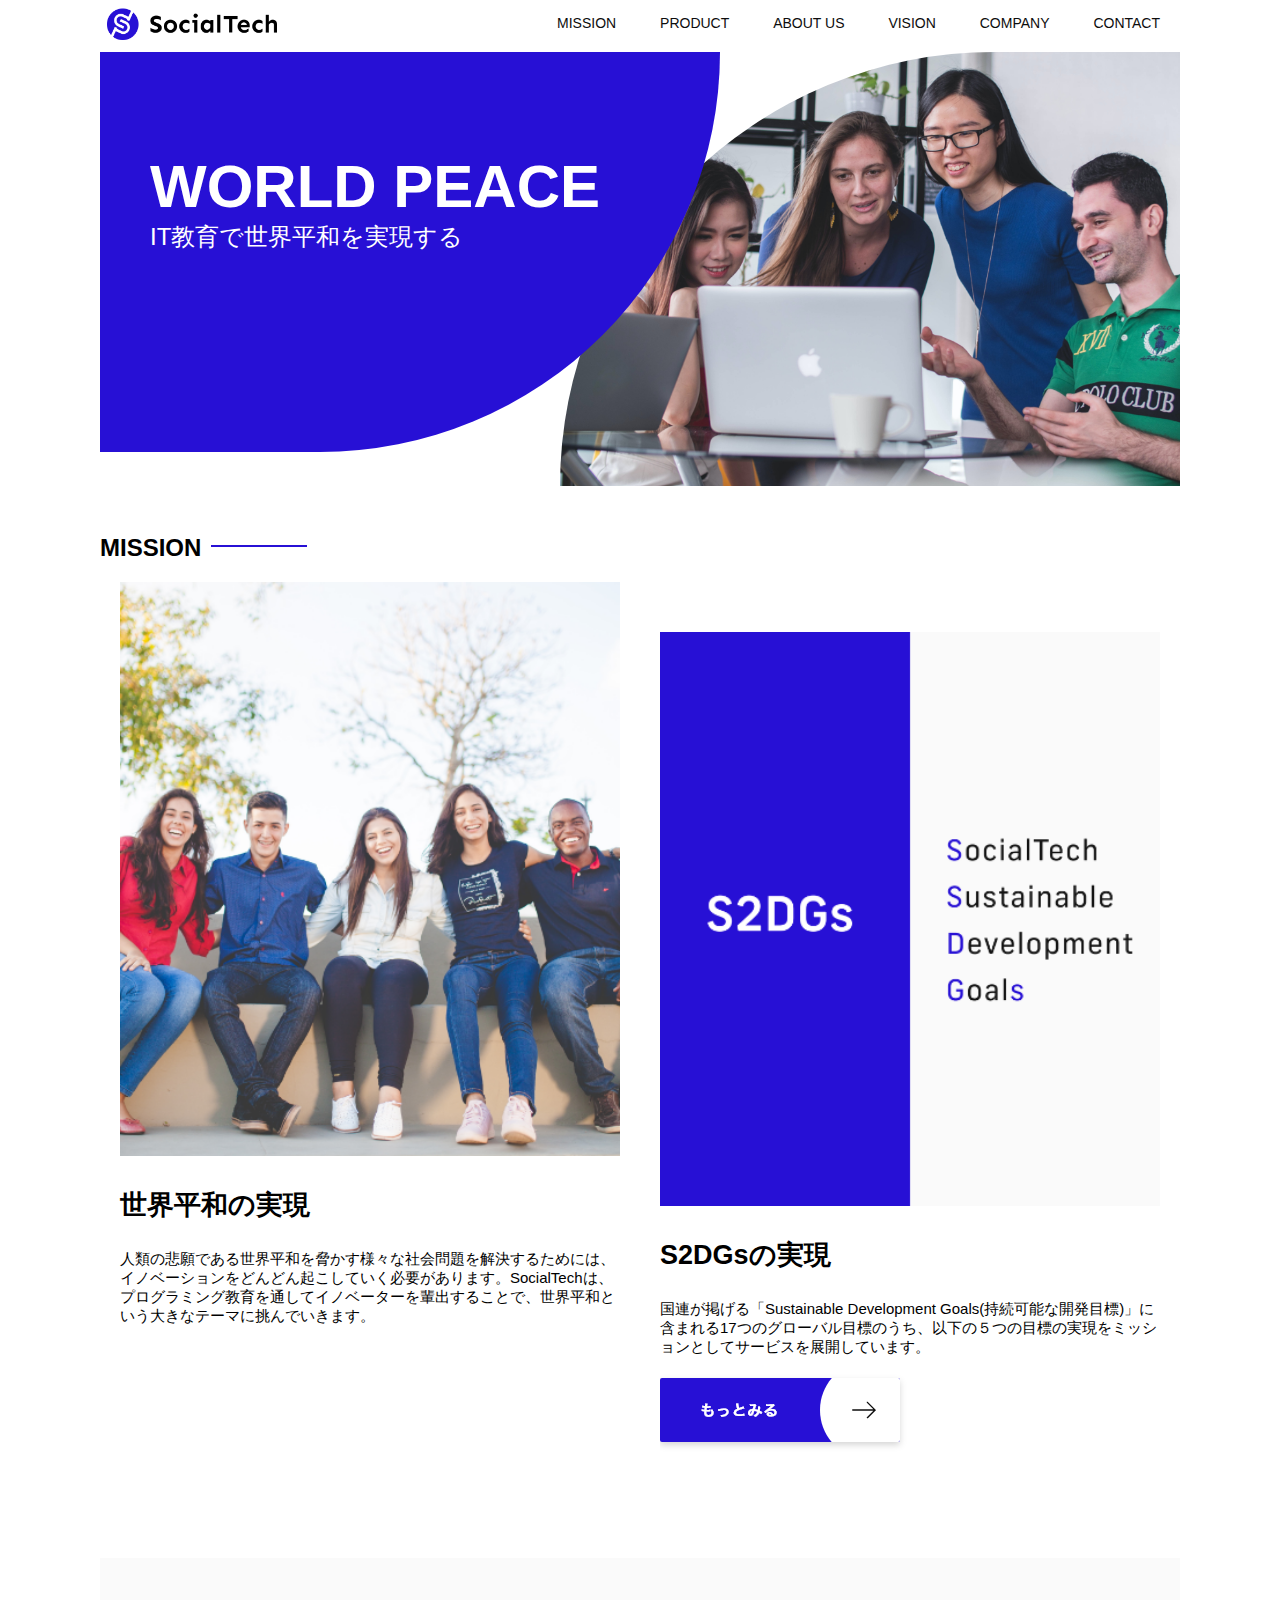
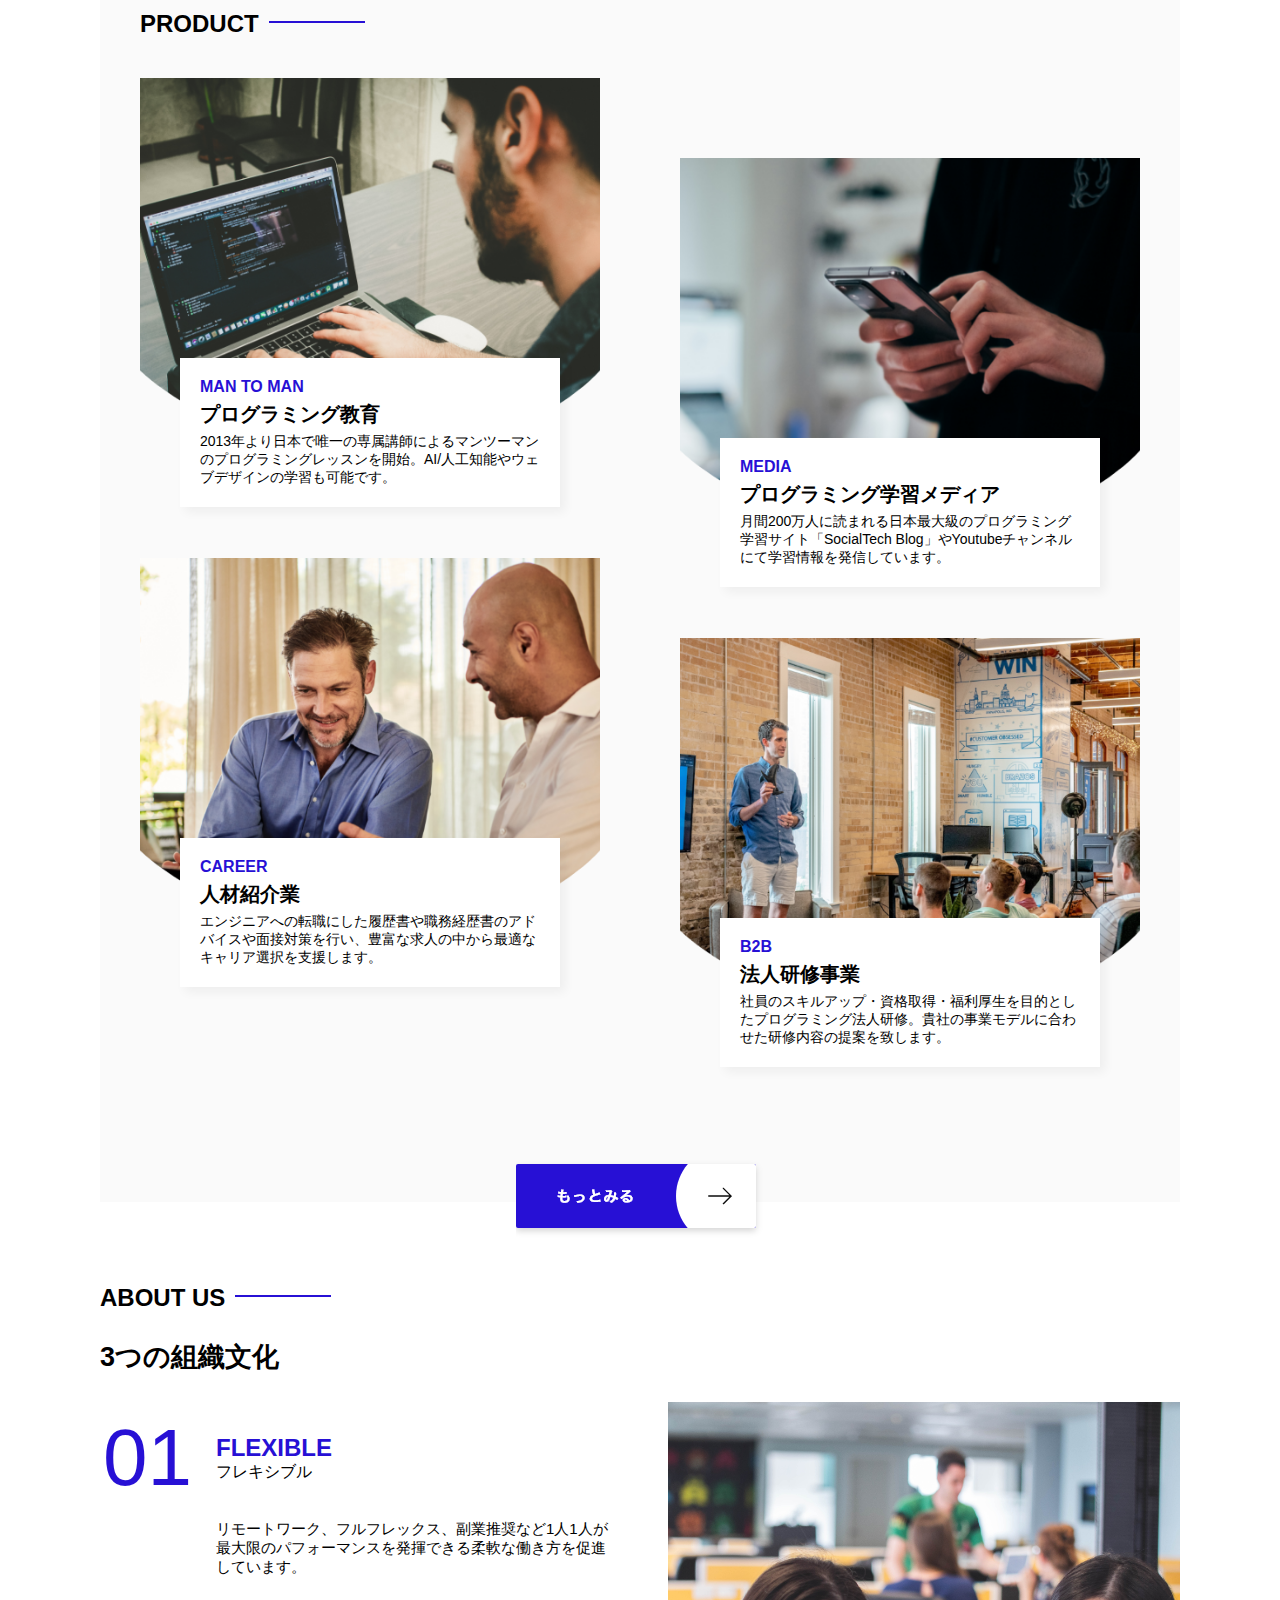
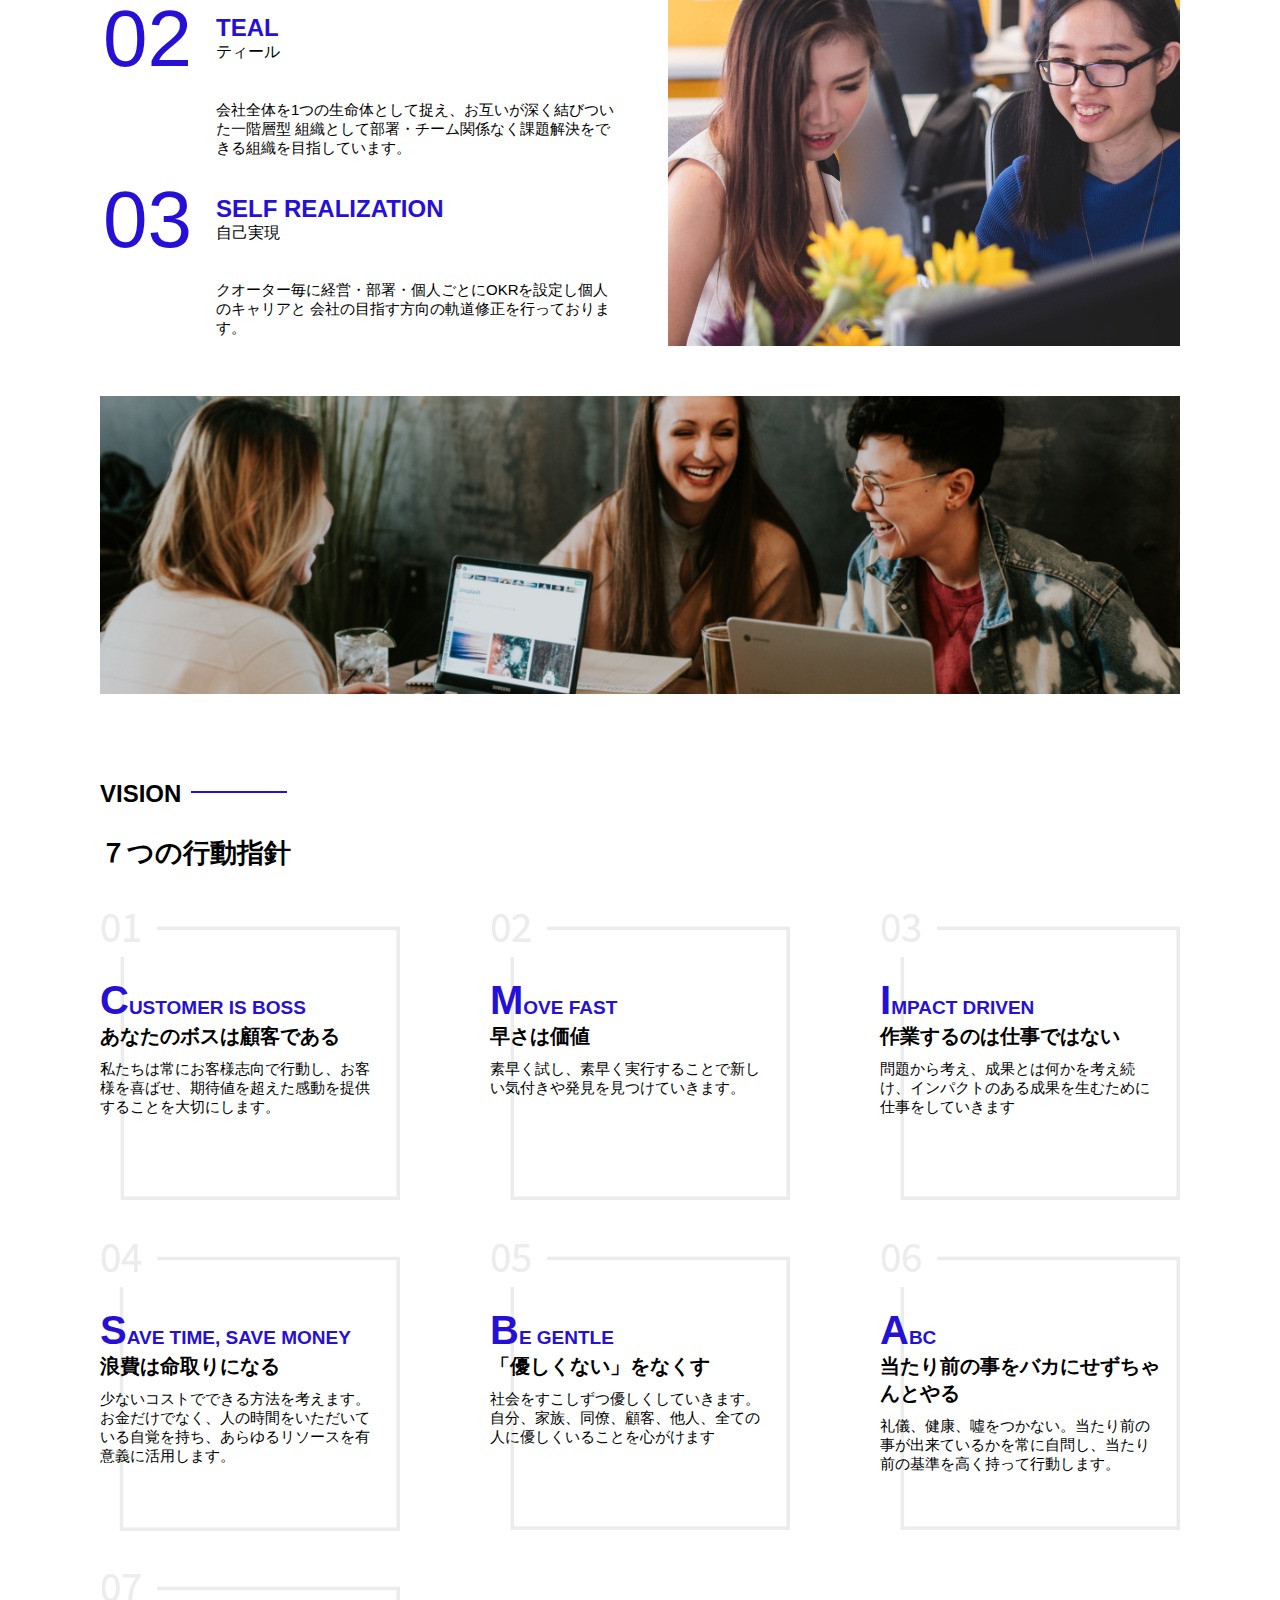
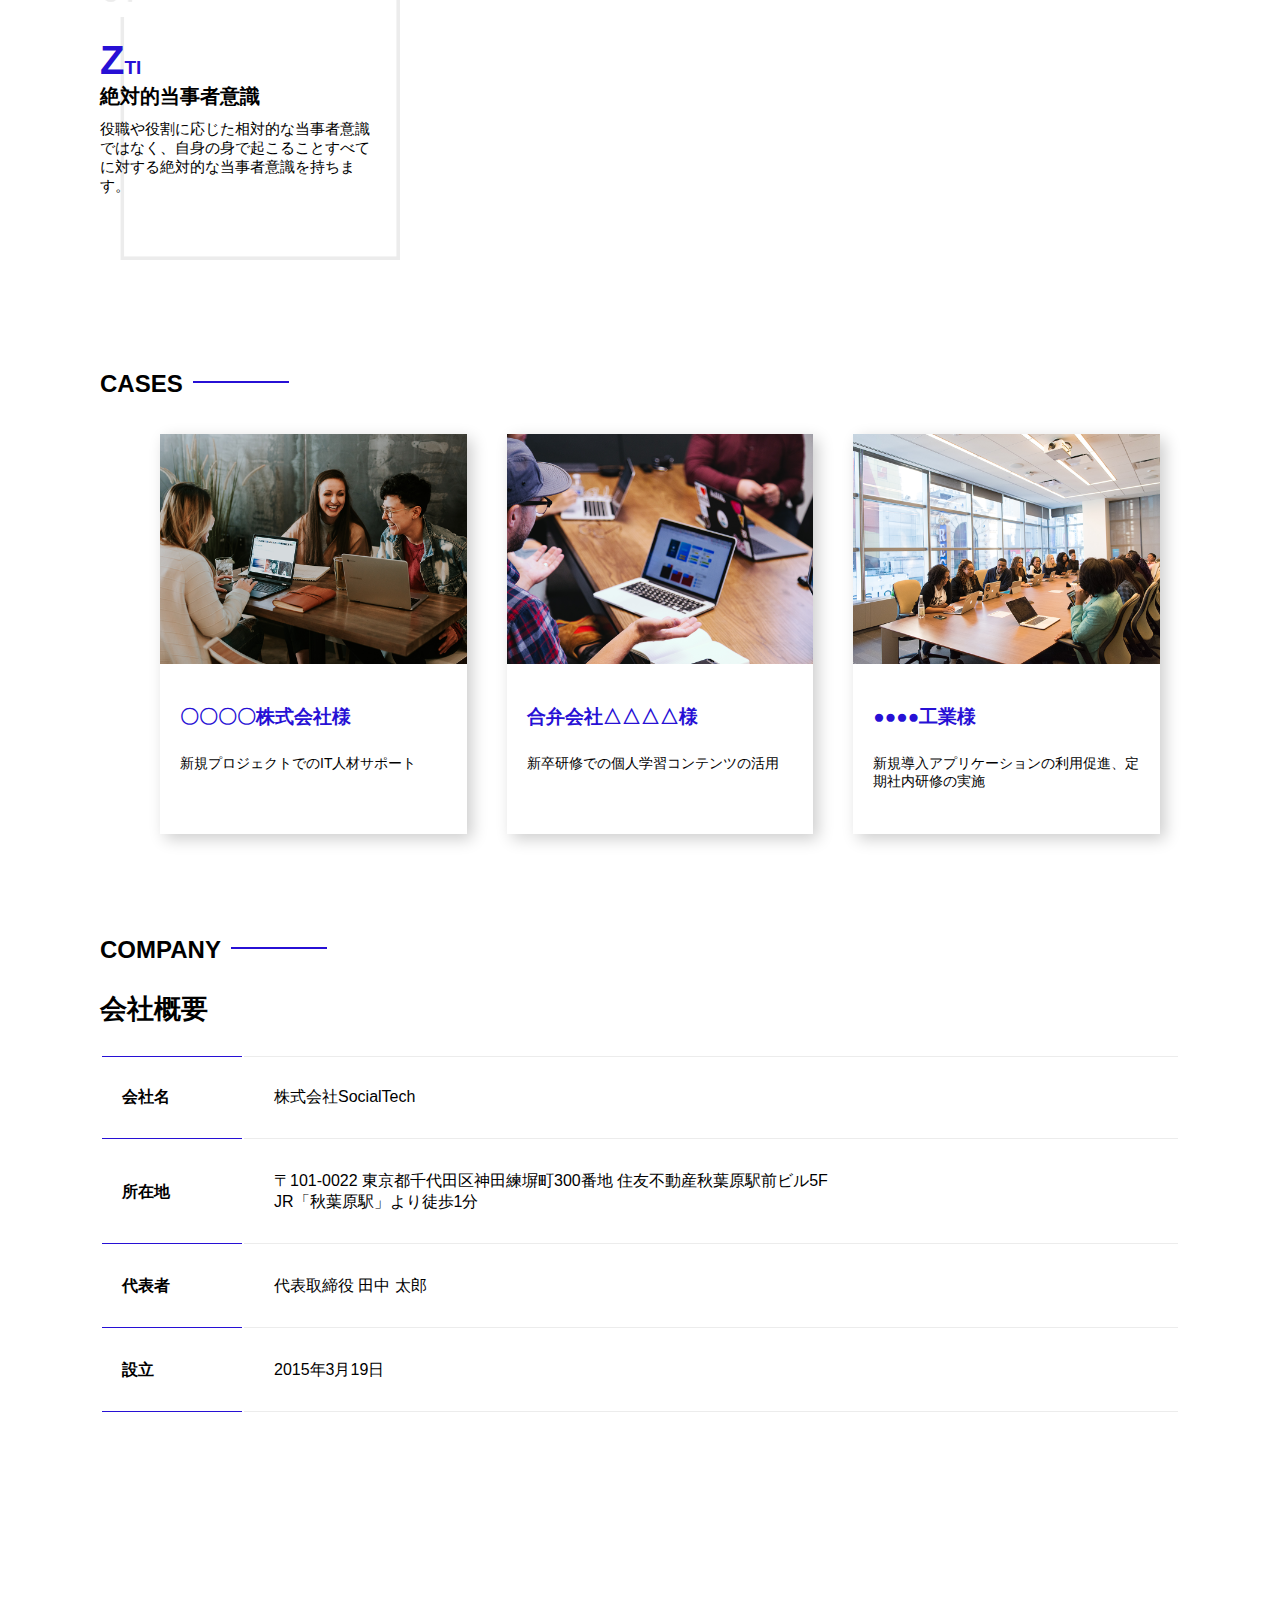
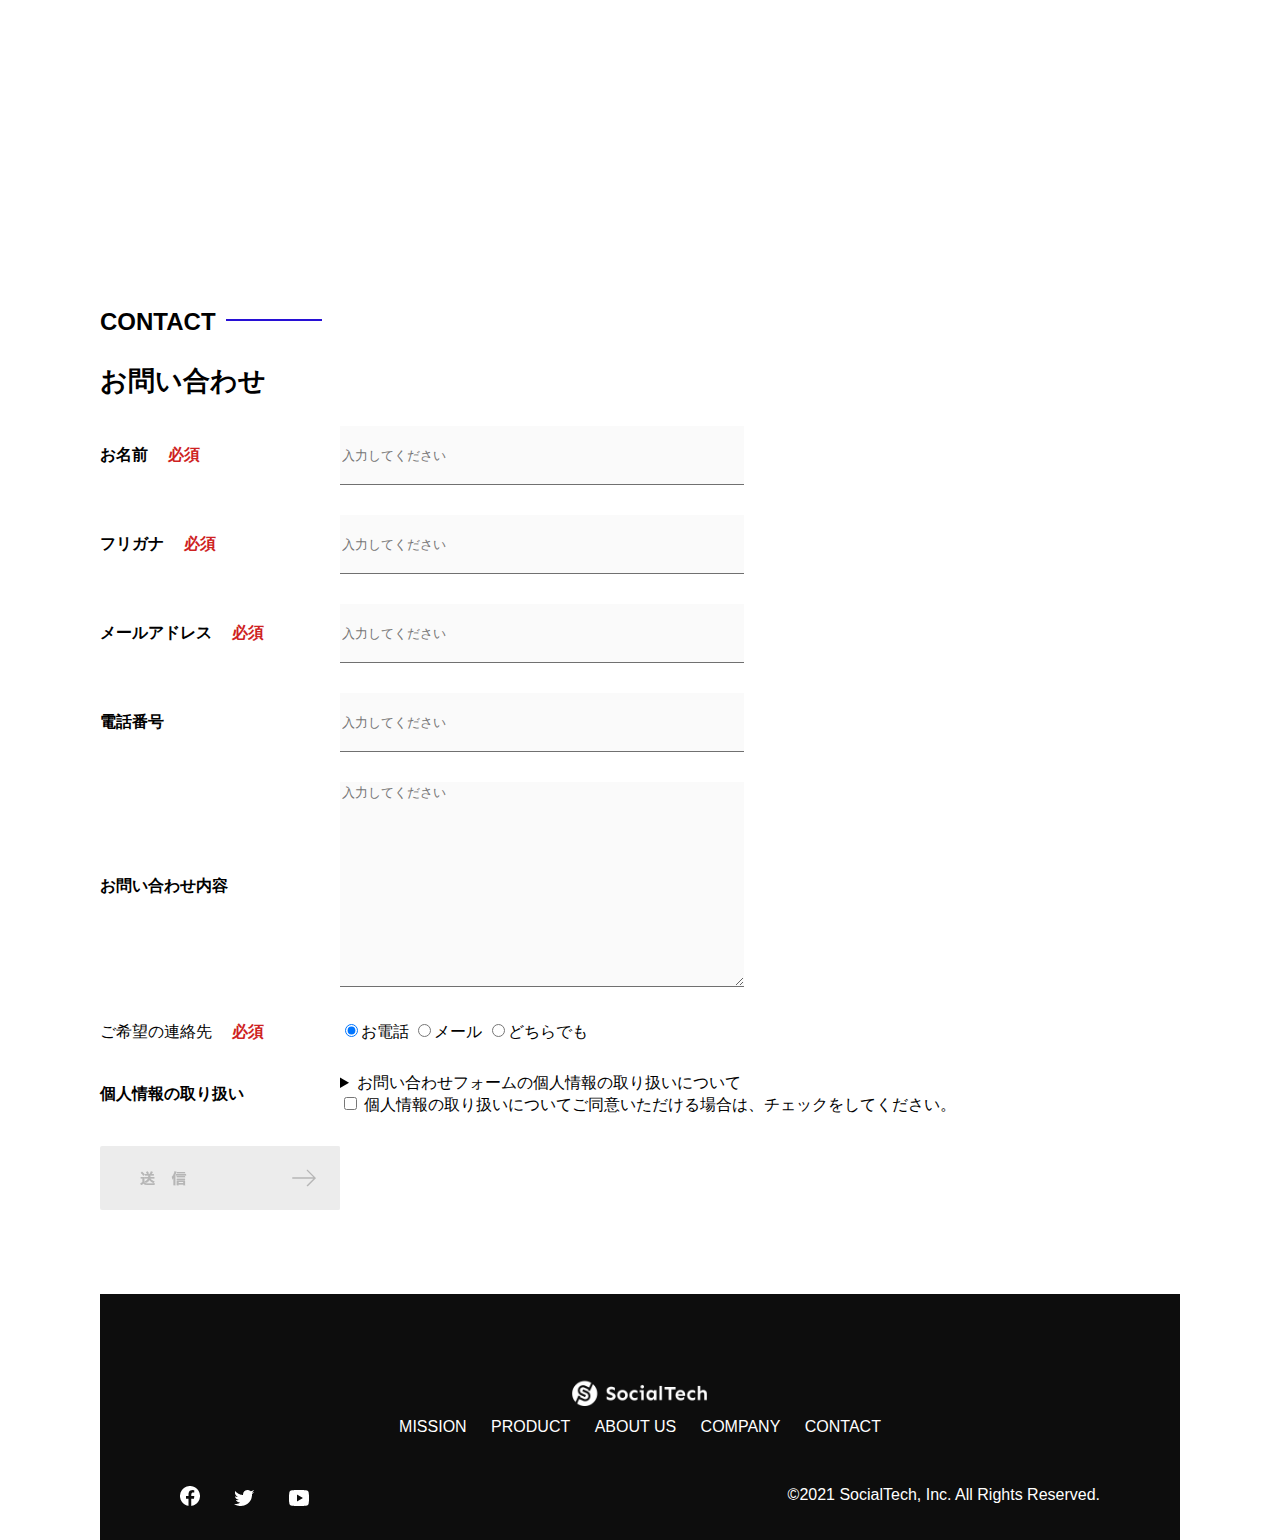
==== commit be4e994d: "完了" ====
--- a/index.html
+++ b/index.html
@@ -1,427 +1,630 @@
 <!DOCTYPE html>
 <html lang="ja">
-<head>
+  <head>
     <title>SocialTech</title>
-    <meta charset="UTF-8">
-    <meta name="description" content="SocialTechはEdTech業界のリーディングカンパニーを目指します。">
-    <meta name="viewport" content="width=device-width, initial-scale=1.0">
-    <link rel="stylesheet" href="style.css">
-</head>
-<body>
+    <meta charset="UTF-8" />
+    <meta
+      name="description"
+      content="SocialTechはEdTech業界のリーディングカンパニーを目指します。"
+    />
+    <meta name="viewport" content="width=device-width, initial-scale=1.0" />
+    <link rel="stylesheet" href="style.css" />
+  </head>
+  <body>
     <!-- ヘッダー -->
     <header>
-        <!-- ロゴ -->
-        <a href="index.html" id="logo"><img src="images/logo.png" alt="トップページに戻る"></a>
+      <!-- ロゴ -->
+      <a href="index.html" id="logo"
+        ><img src="images/logo.png" alt="トップページに戻る"
+      /></a>
 
-        <!-- PC用ナビゲーション -->
-        <nav id="nav-pc">
-            <a href="mission.html">MISSION</a>
-            <a href="product.html">PRODUCT</a>
-            <a href="index.html#aboutus">ABOUT US</a>
-            <a href="index.html#vision">VISION</a>
-            <a href="index.html#company">COMPANY</a>
-            <a href="index.html#contact">CONTACT</a>
-        </nav>
-        <!-- スマホ用メニューボタン -->
-        <img id="menu-sp" src="images/button-menu.png" alt="ナビゲーションを開く" onclick = "document.getElementById('nav-sp').style.display = 'block'">
+      <!-- PC用ナビゲーション -->
+      <nav id="nav-pc">
+        <a href="mission.html">MISSION</a>
+        <a href="product.html">PRODUCT</a>
+        <a href="index.html#aboutus">ABOUT US</a>
+        <a href="index.html#vision">VISION</a>
+        <a href="index.html#company">COMPANY</a>
+        <a href="index.html#contact">CONTACT</a>
+      </nav>
+      <!-- スマホ用メニューボタン -->
+      <img
+        id="menu-sp"
+        src="images/button-menu.png"
+        alt="ナビゲーションを開く"
+        onclick="document.getElementById('nav-sp').style.display = 'block'"
+      />
 
-        <!-- スマホ用ナビゲーション -->
-        <nav id="nav-sp">
-            <img id="close" src="images/button-close.png" alt="ナビゲーションを閉じる" onclick="document.getElementById('nav-sp').style.display = 'none'">
-            <a id="logo-sp" href="index.html" onclick="document.getElementById('nav-sp').style.display = 'none'">
-            <img src="images/logo-sp.png" alt="トップページに戻る"></a>
-            <a class="menu" href="mission.html" onclick="document.getElementById('nav-sp').style.display = 'none'">MISSION</a>
-            <a class="menu" href="product.html" onclick="document.getElementById('nav-sp').style.display = 'none'">PRODUCT</a>
-            <a class="menu" href="index.html#aboutus" onclick="document.getElementById('nav-sp').style.display = 'none'">ABOUT US</a>
-            <a class="menu" href="index.html#vision" onclick="document.getElementById('nav-sp').style.display = 'none'">VISION</a>
-            <a class="menu" href="index.html#company" onclick="document.getElementById('nav-sp').style.display = 'none'">COMPANY</a>
-            <a class="menu" href="index.html#contact" onclick="document.getElementById('nav-sp').style.display = 'none'">CONTACT</a>
-            <div id="sns">
-              <a href="https://www.facebook.com/sejuku2013"><img src="images/button-facebook.png" alt="Facebookのリンク"></a>
-              <a href="https://twitter.com/samuraijuku"><img src="images/button-twitter.png" alt="Twitterのリンク"></a>
-              <a href="https://www.youtube.com/channel/UCCFOQO5aDK0xXam4cUQXT8g"><img src="images/button-youtube.png" alt="YouTubeのリンク"></a>
-            </div>
-        </nav>
+      <!-- スマホ用ナビゲーション -->
+      <nav id="nav-sp">
+        <img
+          id="close"
+          src="images/button-close.png"
+          alt="ナビゲーションを閉じる"
+          onclick="document.getElementById('nav-sp').style.display = 'none'"
+        />
+        <a
+          id="logo-sp"
+          href="index.html"
+          onclick="document.getElementById('nav-sp').style.display = 'none'"
+        >
+          <img src="images/logo-sp.png" alt="トップページに戻る"
+        /></a>
+        <a
+          class="menu"
+          href="mission.html"
+          onclick="document.getElementById('nav-sp').style.display = 'none'"
+          >MISSION</a
+        >
+        <a
+          class="menu"
+          href="product.html"
+          onclick="document.getElementById('nav-sp').style.display = 'none'"
+          >PRODUCT</a
+        >
+        <a
+          class="menu"
+          href="index.html#aboutus"
+          onclick="document.getElementById('nav-sp').style.display = 'none'"
+          >ABOUT US</a
+        >
+        <a
+          class="menu"
+          href="index.html#vision"
+          onclick="document.getElementById('nav-sp').style.display = 'none'"
+          >VISION</a
+        >
+        <a
+          class="menu"
+          href="index.html#company"
+          onclick="document.getElementById('nav-sp').style.display = 'none'"
+          >COMPANY</a
+        >
+        <a
+          class="menu"
+          href="index.html#contact"
+          onclick="document.getElementById('nav-sp').style.display = 'none'"
+          >CONTACT</a
+        >
+        <div id="sns">
+          <a href="https://www.facebook.com/sejuku2013"
+            ><img src="images/button-facebook.png" alt="Facebookのリンク"
+          /></a>
+          <a href="https://twitter.com/samuraijuku"
+            ><img src="images/button-twitter.png" alt="Twitterのリンク"
+          /></a>
+          <a href="https://www.youtube.com/channel/UCCFOQO5aDK0xXam4cUQXT8g"
+            ><img src="images/button-youtube.png" alt="YouTubeのリンク"
+          /></a>
+        </div>
+      </nav>
     </header>
     <main>
-        <article>
-            <!-- メインビジュアル -->
-            <section id="main-visual">
-                <div id="main-message">
-                    <h1>WORLD PEACE</h1>
-                    <p>IT教育で世界平和を実現する</p>
+      <article>
+        <!-- メインビジュアル -->
+        <section id="main-visual">
+          <div id="main-message">
+            <h1>WORLD PEACE</h1>
+            <p>IT教育で世界平和を実現する</p>
+          </div>
+          <img
+            src="images/index/index-main.png"
+            alt="PCの周りに集まる多国籍の仲間たち"
+          />
+        </section>
+        <!-- ミッション -->
+        <section id="mission">
+          <h2 class="index-h2">MISSION</h2>
+          <div id="mission-flex">
+            <div>
+              <img
+                id="mission-photo"
+                src="images/index/index-mission.png"
+                alt="屋外のベンチで写真を撮影する多国籍の仲間たち"
+              />
+              <h3>世界平和の実現</h3>
+              <p>
+                人類の悲願である世界平和を脅かす様々な社会問題を解決するためには、イノベーションをどんどん起こしていく必要があります。SocialTechは、プログラミング教育を通してイノベーターを輩出することで、世界平和という大きなテーマに挑んでいきます。
+              </p>
+            </div>
+            <div>
+              <img id="s2dgs" src="images/index/s2dgs.png" alt="S2DGs" />
+              <h3>S2DGsの実現</h3>
+              <p>
+                国連が掲げる「Sustainable Development
+                Goals(持続可能な開発目標)」に含まれる17つのグローバル目標のうち、以下の５つの目標の実現をミッションとしてサービスを展開しています。
+              </p>
+              <a href="mission.html">
+                <img src="images/button-more.png" alt="もっとみる" />
+              </a>
+            </div>
+          </div>
+        </section>
+        <!-- プロダクト -->
+        <section id="product">
+          <h2 class="index-h2">PRODUCT</h2>
+          <div>
+            <div id="product-left">
+              <div>
+                <img
+                  class="product-photo"
+                  src="images/index/index-mantoman.png"
+                  alt="PCでコードを書く男性"
+                />
+                <div class="product-explain">
+                  <span>MAN TO MAN</span>
+                  <h3>プログラミング教育</h3>
+                  <p>
+                    2013年より日本で唯一の専属講師によるマンツーマンのプログラミングレッスンを開始。AI/人工知能やウェブデザインの学習も可能です。
+                  </p>
                 </div>
-                <img src="images/index/index-main.png" alt="PCの周りに集まる多国籍の仲間たち">
-            </section>
-            <!-- ミッション -->
-            <section id="mission">
-                <h2 class="index-h2">MISSION</h2>
-                <div id="mission-flex">
-                    <div>
-                        <img id="mission-photo" src="images/index/index-mission.png" alt="屋外のベンチで写真を撮影する多国籍の仲間たち">
-                        <h3>世界平和の実現</h3>
-                        <p>
-                            人類の悲願である世界平和を脅かす様々な社会問題を解決するためには、イノベーションをどんどん起こしていく必要があります。SocialTechは、プログラミング教育を通してイノベーターを輩出することで、世界平和という大きなテーマに挑んでいきます。
-                        </p>
-                    </div>
-                    <div>
-                        <img id="s2dgs" src="images/index/s2dgs.png" alt="S2DGs">
-                        <h3>S2DGsの実現</h3>
-                        <p>国連が掲げる「Sustainable Development Goals(持続可能な開発目標)」に含まれる17つのグローバル目標のうち、以下の５つの目標の実現をミッションとしてサービスを展開しています。</p>
-                        <a href="mission.html">
-                            <img src="images/button-more.png" alt="もっとみる">
-                        </a>
-                    </div>
-                </div> 
-            </section>
-            <!-- プロダクト -->
-            <section id="product">
-                <h2 class="index-h2">PRODUCT</h2>
-                <div>
-                    <div id="product-left">
-                        <div>
-                            <img class="product-photo" src="images/index/index-mantoman.png" alt="PCでコードを書く男性">
-                            <div class="product-explain">
-                                <span>MAN TO MAN</span>
-                                <h3>プログラミング教育</h3>
-                                <p>2013年より日本で唯一の専属講師によるマンツーマンのプログラミングレッスンを開始。AI/人工知能やウェブデザインの学習も可能です。</p>
-                            </div>
-                        </div>
-                        <div>
-                            <img class="product-photo" src="images/index/index-career.png" alt="笑顔で話し合う2人の男性">
-                            <div class="product-explain">
-                                <span>CAREER</span>
-                                <h3>人材紹介業</h3>
-                                <p>エンジニアへの転職にした履歴書や職務経歴書のアドバイスや面接対策を行い、豊富な求人の中から最適なキャリア選択を支援します。</p>
-                            </div>
-                        </div>
-                    </div>
-                    <div id="product-right">
-                        <div>
-                            <img class="product-photo" src="images/index/index-media.png" alt="スマートフォンを操作する人">
-                            <div class="product-explain">
-                                <span>MEDIA</span>
-                                <h3>プログラミング学習メディア</h3>
-                                <p>月間200万人に読まれる日本最大級のプログラミング学習サイト「SocialTech Blog」やYoutubeチャンネルにて学習情報を発信しています。</p>
-                            </div>
-                        </div>
-                        <div>
-                            <img class="product-photo" src="images/index/index-b2b.png" alt="講演中の男性とそれを聴く人々">
-                            <div class="product-explain">
-                                <span>B2B</span>
-                                <h3>法人研修事業</h3>
-                                <p>社員のスキルアップ・資格取得・福利厚生を目的としたプログラミング法人研修。貴社の事業モデルに合わせた研修内容の提案を致します。</p>
-                            </div>
-                        </div>
-                    </div>
+              </div>
+              <div>
+                <img
+                  class="product-photo"
+                  src="images/index/index-career.png"
+                  alt="笑顔で話し合う2人の男性"
+                />
+                <div class="product-explain">
+                  <span>CAREER</span>
+                  <h3>人材紹介業</h3>
+                  <p>
+                    エンジニアへの転職にした履歴書や職務経歴書のアドバイスや面接対策を行い、豊富な求人の中から最適なキャリア選択を支援します。
+                  </p>
                 </div>
-                <div>
-                    <a id="product-more" href="product.html">
-                        <img src="images/button-more.png" alt="もっとみる">
-                    </a>
+              </div>
+            </div>
+            <div id="product-right">
+              <div>
+                <img
+                  class="product-photo"
+                  src="images/index/index-media.png"
+                  alt="スマートフォンを操作する人"
+                />
+                <div class="product-explain">
+                  <span>MEDIA</span>
+                  <h3>プログラミング学習メディア</h3>
+                  <p>
+                    月間200万人に読まれる日本最大級のプログラミング学習サイト「SocialTech
+                    Blog」やYoutubeチャンネルにて学習情報を発信しています。
+                  </p>
                 </div>
-            </section>
-            <!-- ABOUT US -->
-            <section id="aboutus">
-                <h2 class="index-h2">ABOUT US</h2>
-                <h3>3つの組織文化</h3>
-                <div>
-                    <table class="culture-table">
-                        <tr>
-                            <td>
-                                <span class="culture-num">01</span>
-                            </td>
-                            <td>
-                                <span class="culture-en">FLEXIBLE</span>
-                                <span class="cultuer-jp">フレキシブル</span>
-                            </td>
-                        </tr>
-                        <tr>
-                            <td>
-                                <!-- 空のセル -->
-                            </td>
-                            <td>
-                                <p class="culture-description">
-                                    リモートワーク、フルフレックス、副業推奨など1人1人が最大限のパフォーマンスを発揮できる柔軟な働き方を促進しています。
-                                </p>
-                            </td>
-                        </tr>
-                        <tr>
-                            <td>
-                                <span class="culture-num">02</span>
-                            </td>
-                            <td>
-                                <span class="culture-en">TEAL</span>
-                                <span class="cultuer-jp">ティール</span>
-                            </td>
-                        </tr>
-                        <tr>
-                            <td>
-                                <!-- 空のセル -->
-                            </td>
-                            <td>
-                                <p class="culture-description">
-                                会社全体を1つの生命体として捉え、お互いが深く結びついた一階層型
-                                組織として部署・チーム関係なく課題解決をできる組織を目指しています。
-                                </p>
-                            </td>
-                        </tr>
-                        <tr>
-                            <td>
-                                <span class="culture-num">03</span>
-                            </td>
-                            <td>
-                                <span class="culture-en">SELF REALIZATION</span>
-                                <span class="cultuer-jp">自己実現</span>
-                            </td>
-                        </tr>
-                        <tr>
-                            <td>
-                                <!-- 空のセル -->
-                            </td>
-                            <td>
-                                <p class="culture-description">
-                                クオーター毎に経営・部署・個人ごとにOKRを設定し個人のキャリアと
-                                会社の目指す方向の軌道修正を行っております。
-                                </p>
-                            </td>
-                        </tr>
-                    </table>
-                    <img src="images/index/index-aboutus1.png" alt="笑顔で話し合う2人の女性" class="culture-img">
+              </div>
+              <div>
+                <img
+                  class="product-photo"
+                  src="images/index/index-b2b.png"
+                  alt="講演中の男性とそれを聴く人々"
+                />
+                <div class="product-explain">
+                  <span>B2B</span>
+                  <h3>法人研修事業</h3>
+                  <p>
+                    社員のスキルアップ・資格取得・福利厚生を目的としたプログラミング法人研修。貴社の事業モデルに合わせた研修内容の提案を致します。
+                  </p>
                 </div>
-                <img src="images/index/index-aboutus2.png" alt="笑顔で話し合う3人の男女" class="culture-img2">
-            </section>
-            <!-- VISION -->
-            <section id="vision">
-                <h2 class="index-h2">VISION</h2>
-                <h3>７つの行動指針</h3>
-                <div>
-                    <div class="vision-box">
-                        <img src="images/index/vision-01.png" alt="01">
-                        <span>
-                            <h4>CUSTOMER IS BOSS</h4>
-                            <h5>あなたのボスは顧客である</h5>
-                            <p>私たちは常にお客様志向で行動し、お客様を喜ばせ、期待値を超えた感動を提供することを大切にします。</p>
-                        </span>
-                    </div>
-                    <div class="vision-box">
-                        <img src="images/index/vision-02.png" alt="02">
-                        <span>
-                            <h4>MOVE FAST</h4>
-                            <h5>早さは価値</h5>
-                            <p>素早く試し、素早く実行することで新しい気付きや発見を見つけていきます。</p>
-                        </span>
-                    </div>
-                    <div class="vision-box">
-                        <img src="images/index/vision-03.png" alt="03">
-                        <span>
-                            <h4>IMPACT DRIVEN</h4>
-                            <h5>作業するのは仕事ではない</h5>
-                            <p>問題から考え、成果とは何かを考え続け、インパクトのある成果を生むために仕事をしていきます</p>
-                        </span>
-                    </div>
-                    <div class="vision-box">
-                        <img src="images/index/vision-04.png" alt="04">
-                        <span>
-                            <h4>SAVE TIME, SAVE MONEY</h4>
-                            <h5>浪費は命取りになる</h5>
-                            <p>少ないコストでできる方法を考えます。お金だけでなく、人の時間をいただいている自覚を持ち、あらゆるリソースを有意義に活用します。</p>
-                        </span>
-                    </div>
-                    <div class="vision-box">
-                        <img src="images/index/vision-05.png" alt="05">
-                        <span>
-                            <h4>BE GENTLE</h4>
-                            <h5>「優しくない」をなくす</h5>
-                            <p>社会をすこしずつ優しくしていきます。自分、家族、同僚、顧客、他人、全ての人に優しくいることを心がけます</p>
-                        </span>
-                    </div>
-                    <div class="vision-box">
-                        <img src="images/index/vision-06.png" alt="06">
-                        <span>
-                            <h4>ABC</h4>
-                            <h5>当たり前の事をバカにせずちゃんとやる</h5>
-                            <p>礼儀、健康、噓をつかない。当たり前の事が出来ているかを常に自問し、当たり前の基準を高く持って行動します。</p>
-                        </span>
-                    </div>
-                    <div class="vision-box">
-                        <img src="images/index/vision-07.png" alt="07">
-                        <span>
-                            <h4>ZTI</h4>
-                            <h5>絶対的当事者意識</h5>
-                            <p>役職や役割に応じた相対的な当事者意識ではなく、自身の身で起こることすべてに対する絶対的な当事者意識を持ちます。</p>
-                        </span>
-                    </div>
-                </div>
-            </section>
-            <!-- CASES -->
-            <section id="cases">
-                <h2 class="index-h2">CASES</h2>
-                <ul>
-                    <li class="case-card">
-                        <img class="case-img" src="images/index/case-1.png" alt="仲良く語り合う3人">
-                        <div class="case-info">
-                            <h4 class="case-name">〇〇〇〇株式会社様</h4>
-                            <p class="case-content">新規プロジェクトでのIT人材サポート</p>
-                        </div>
-                    </li>
-                    <li class="case-card">
-                        <img class="case-img" src="images/index/case-2.png" alt="PCでコンテンツを見る">
-                        <div class="case-info">
-                            <h4 class="case-name">合弁会社△△△△様</h4>
-                            <p class="case-content">新卒研修での個人学習コンテンツの活用</p>
-                        </div>
-                    </li>
-                    <li class="case-card">
-                        <img class="case-img" src="images/index/case-3.png" alt="社内研修中の会議室">
-                        <div class="case-info">
-                            <h4 class="case-name">●●●●工業様</h4>
-                            <p class="case-content">新規導入アプリケーションの利用促進、定期社内研修の実施</p>
-                        </div>
-                    </li>
-                </ul>
-            </section>
+              </div>
+            </div>
+          </div>
+          <div>
+            <a id="product-more" href="product.html">
+              <img src="images/button-more.png" alt="もっとみる" />
+            </a>
+          </div>
+        </section>
+        <!-- ABOUT US -->
+        <section id="aboutus">
+          <h2 class="index-h2">ABOUT US</h2>
+          <h3>3つの組織文化</h3>
+          <div>
+            <table class="culture-table">
+              <tr>
+                <td>
+                  <span class="culture-num">01</span>
+                </td>
+                <td>
+                  <span class="culture-en">FLEXIBLE</span>
+                  <span class="cultuer-jp">フレキシブル</span>
+                </td>
+              </tr>
+              <tr>
+                <td>
+                  <!-- 空のセル -->
+                </td>
+                <td>
+                  <p class="culture-description">
+                    リモートワーク、フルフレックス、副業推奨など1人1人が最大限のパフォーマンスを発揮できる柔軟な働き方を促進しています。
+                  </p>
+                </td>
+              </tr>
+              <tr>
+                <td>
+                  <span class="culture-num">02</span>
+                </td>
+                <td>
+                  <span class="culture-en">TEAL</span>
+                  <span class="cultuer-jp">ティール</span>
+                </td>
+              </tr>
+              <tr>
+                <td>
+                  <!-- 空のセル -->
+                </td>
+                <td>
+                  <p class="culture-description">
+                    会社全体を1つの生命体として捉え、お互いが深く結びついた一階層型
+                    組織として部署・チーム関係なく課題解決をできる組織を目指しています。
+                  </p>
+                </td>
+              </tr>
+              <tr>
+                <td>
+                  <span class="culture-num">03</span>
+                </td>
+                <td>
+                  <span class="culture-en">SELF REALIZATION</span>
+                  <span class="cultuer-jp">自己実現</span>
+                </td>
+              </tr>
+              <tr>
+                <td>
+                  <!-- 空のセル -->
+                </td>
+                <td>
+                  <p class="culture-description">
+                    クオーター毎に経営・部署・個人ごとにOKRを設定し個人のキャリアと
+                    会社の目指す方向の軌道修正を行っております。
+                  </p>
+                </td>
+              </tr>
+            </table>
+            <img
+              src="images/index/index-aboutus1.png"
+              alt="笑顔で話し合う2人の女性"
+              class="culture-img"
+            />
+          </div>
+          <img
+            src="images/index/index-aboutus2.png"
+            alt="笑顔で話し合う3人の男女"
+            class="culture-img2"
+          />
+        </section>
+        <!-- VISION -->
+        <section id="vision">
+          <h2 class="index-h2">VISION</h2>
+          <h3>７つの行動指針</h3>
+          <div>
+            <div class="vision-box">
+              <img src="images/index/vision-01.png" alt="01" />
+              <span>
+                <h4>CUSTOMER IS BOSS</h4>
+                <h5>あなたのボスは顧客である</h5>
+                <p>
+                  私たちは常にお客様志向で行動し、お客様を喜ばせ、期待値を超えた感動を提供することを大切にします。
+                </p>
+              </span>
+            </div>
+            <div class="vision-box">
+              <img src="images/index/vision-02.png" alt="02" />
+              <span>
+                <h4>MOVE FAST</h4>
+                <h5>早さは価値</h5>
+                <p>
+                  素早く試し、素早く実行することで新しい気付きや発見を見つけていきます。
+                </p>
+              </span>
+            </div>
+            <div class="vision-box">
+              <img src="images/index/vision-03.png" alt="03" />
+              <span>
+                <h4>IMPACT DRIVEN</h4>
+                <h5>作業するのは仕事ではない</h5>
+                <p>
+                  問題から考え、成果とは何かを考え続け、インパクトのある成果を生むために仕事をしていきます
+                </p>
+              </span>
+            </div>
+            <div class="vision-box">
+              <img src="images/index/vision-04.png" alt="04" />
+              <span>
+                <h4>SAVE TIME, SAVE MONEY</h4>
+                <h5>浪費は命取りになる</h5>
+                <p>
+                  少ないコストでできる方法を考えます。お金だけでなく、人の時間をいただいている自覚を持ち、あらゆるリソースを有意義に活用します。
+                </p>
+              </span>
+            </div>
+            <div class="vision-box">
+              <img src="images/index/vision-05.png" alt="05" />
+              <span>
+                <h4>BE GENTLE</h4>
+                <h5>「優しくない」をなくす</h5>
+                <p>
+                  社会をすこしずつ優しくしていきます。自分、家族、同僚、顧客、他人、全ての人に優しくいることを心がけます
+                </p>
+              </span>
+            </div>
+            <div class="vision-box">
+              <img src="images/index/vision-06.png" alt="06" />
+              <span>
+                <h4>ABC</h4>
+                <h5>当たり前の事をバカにせずちゃんとやる</h5>
+                <p>
+                  礼儀、健康、噓をつかない。当たり前の事が出来ているかを常に自問し、当たり前の基準を高く持って行動します。
+                </p>
+              </span>
+            </div>
+            <div class="vision-box">
+              <img src="images/index/vision-07.png" alt="07" />
+              <span>
+                <h4>ZTI</h4>
+                <h5>絶対的当事者意識</h5>
+                <p>
+                  役職や役割に応じた相対的な当事者意識ではなく、自身の身で起こることすべてに対する絶対的な当事者意識を持ちます。
+                </p>
+              </span>
+            </div>
+          </div>
+        </section>
+        <!-- CASES -->
+        <section id="cases">
+          <h2 class="index-h2">CASES</h2>
+          <ul>
+            <li class="case-card">
+              <img
+                class="case-img"
+                src="images/index/case-1.png"
+                alt="仲良く語り合う3人"
+              />
+              <div class="case-info">
+                <h4 class="case-name">〇〇〇〇株式会社様</h4>
+                <p class="case-content">新規プロジェクトでのIT人材サポート</p>
+              </div>
+            </li>
+            <li class="case-card">
+              <img
+                class="case-img"
+                src="images/index/case-2.png"
+                alt="PCでコンテンツを見る"
+              />
+              <div class="case-info">
+                <h4 class="case-name">合弁会社△△△△様</h4>
+                <p class="case-content">新卒研修での個人学習コンテンツの活用</p>
+              </div>
+            </li>
+            <li class="case-card">
+              <img
+                class="case-img"
+                src="images/index/case-3.png"
+                alt="社内研修中の会議室"
+              />
+              <div class="case-info">
+                <h4 class="case-name">●●●●工業様</h4>
+                <p class="case-content">
+                  新規導入アプリケーションの利用促進、定期社内研修の実施
+                </p>
+              </div>
+            </li>
+          </ul>
+        </section>
 
-            <!-- COMPANY -->
-            <section id="company">
-                <h2 class="index-h2">COMPANY</h2>
-                <h3>会社概要</h3>
-                <table id="company-table">
-                    <tr>
-                        <th class="tableheader-first">会社名</th>
-                        <td class="cell-first">株式会社SocialTech</td>
-                    </tr>
-                    <tr>
-                        <th class="tableheader">所在地</th>
-                        <td class="cell">〒101-0022 東京都千代田区神田練塀町300番地 住友不動産秋葉原駅前ビル5F<br>JR「秋葉原駅」より徒歩1分</td>
-                    </tr>
-                    <tr>
-                        <th class="tableheader">代表者</th>
-                        <td class="cell">代表取締役 田中 太郎</td>
-                    </tr>
-                    <tr>
-                        <th class="tableheader">設立</th>
-                        <td class="cell">2015年3月19日</td>
-                    </tr>
-                </table>
-                <iframe src="https://www.google.com/maps/embed?pb=!1m18!1m12!1m3!1d3240.0688551336825!2d139.77207767510043!3d35.69992317258118!2m3!1f0!2f0!3f0!3m2!1i1024!2i768!4f13.1!3m3!1m2!1s0x60188fee13660e23%3A0x77137876edf742ac!2z5L2P5Y-L5LiN5YuV55Sj56eL6JGJ5Y6f6aeF5YmN44OT44Or!5e0!3m2!1sja!2sjp!4v1718425499102!5m2!1sja!2sjp" width="600" height="450" 
-                        style="border:0;" allowfullscreen="" loading="lazy" referrerpolicy="no-referrer-when-downgrade"></iframe>
-            </section>
-            <!-- お問い合わせフォーム -->
-            <section id="contact">
-                <h2 class="index-h2">CONTACT</h2>
-                <h3>お問い合わせ</h3>
-                <form>
-                    <div>
-                        <div class="contact-heading">
-                            <label class="contact-label">お名前<span class="contact-span">必須</span></label>
-                        </div>
-                        <div>
-                            <input type="text" name="name" placeholder="入力してください" class="contact-textbox">
-                        </div>
-                    </div>
-                    <div>
-                        <div class="contact-heading">
-                            <label class="contact-label">フリガナ<span class="contact-span">必須</span></label>
-                        </div>
-                        <div>
-                            <input type="text" name="hurigana"  placeholder="入力してください" class="contact-textbox">
-                        </div>
-                    </div>
-                    <div>
-                        <div class="contact-heading">
-                            <label class="contact-label">メールアドレス<span class="contact-span">必須</span></label>
-                        </div>
-                        <div>
-                            <input type="text" name="email" placeholder="入力してください" class="contact-textbox">
-                        </div>
-                    </div>
-                    <div>
-                        <div class="contact-heading">
-                            <label class="contact-label">電話番号</label>
-                        </div>
-                        <div>
-                            <input type="text" name="tel" placeholder="入力してください" class="contact-textbox">
-                        </div>
-                    </div>
-                    <div>
-                        <div class="contact-heading">
-                            <label for="" class="contact-label">お問い合わせ内容<span class="contact-span"></span></label>
-                        </div>
-                        <div>
-                            <textarea name="message" placeholder="入力してください" class="contact-textarea"></textarea>
-                        </div>
-                    </div>
-                    <div>
-                        <div class="contact-heading">
-                            <label class="contact-labal">ご希望の連絡先<span class="contact-span">必須</span></label>
-                        </div>
-                        <div>
-                            <input type="radio" class="radiobutton" value="tel" name="contact" checked><label>お電話</label>
-                            <input type="radio" class="radiobutton" value="mail" name="contact"><label>メール</label>
-                            <input type="radio" class="radiobutton" value="both" name="contact"><label>どちらでも</label>
-                        </div>
-                    </div>
-                    <div>
-                        <div class="contact-heading">
-                            <label class="contact-label">個人情報の取り扱い</label>
-                        </div>
-                        <div>
-                            <details>
-                                <summary>お問い合わせフォームの個人情報の取り扱いについて</summary>
-                                <div>
-                                    <span>１．組織の名称又は氏名</span><br>
-                                    株式会社SocialTech<br><br>
-                                    <span>２．個人情報保護管理者（若しくはその代理人）の氏名又は職名、所属及び連絡先
-                                    鈴木 一郎 コーポレート部</span><br>
-                                    メールアドレス：samurai@example.com<br>
-                                    TEL：03-1234-5678<br>
-                                    <span>３．個人情報の利用目的</span><br>
-                                    ・本サービス及び本サービスに関連する情報の提供又はそれらに関する連絡のため<br>
-                                    ・ユーザーの本人確認のため<br>
-                                    ・当社サービスのご案内のため<br>
-                                    ・当社の商品等の広告または宣伝（電子メールによるものを含むものとします。）<br><br>
-                                    <span>４．個人情報の取り扱い業務の委託</span><br>
-                                    個人情報の取扱業務の全部または一部を外部に業務委託する場合があります。<br>
-                                    その際、弊社は、個人情報を適切に保護できる管理体制を敷き実行していることを条件として<br>
-                                    委託先を厳選したうえで、機密保持契約を委託先と締結し、お客様の個人情報を厳密に管理させます。<br><br>
-                                    <span>５．個人情報の開示等の請求</span><br>
-                                    お客様は、弊社に対してご自身の個人情報の開示等（利用目的の通知、開示、内容の訂正・追加・削除、利用の停止または消去、第三者への提供の停止）に関して、当社問合わせ窓口に申し出ることができます。<br>
-                                    その際、弊社はお客様ご本人を確認させていただいたうえで、合理的な期間内に対応いたします。<br><br>
-                                    なお、個人情報に関する弊社問合わせ先は、次の通りです。<br><br>
-                                    株式会社SocialTech　個人情報問合せ窓口<br>
-                                    〒101-0022 東京都千代田区神田練塀町300番地 住友不動産秋葉原駅前ビル5F<br>
-                                    メールアドレス：samurai@example.com　TEL：03-1234-5678<br><br>
-                                    <span>６．個人情報を提供されることの任意性について</span><br><br>
-                                    お客様がご自身の個人情報を弊社に提供されるか否かは、お客様のご判断によりますが、もしご提供されない場合には、適切なサービスが提供できない場合がありますので予めご了承ください。
-                                </div>
-                            </details>
-                            <input type="checkbox" name="agree">
-                            <span>個人情報の取り扱いについてご同意いただける場合は、チェックをしてください。</span>
-                        </div>
-                    </div>
-                    <input type="image" src="images/button-submit.png" alt="送信する">
-                </form>
-            </section>
-        </article>
-        <footer>
-            <div class="footer-logo">
-                <img src="images/logo-sp.png" alt="SocialTech">
-            </div>
-            <div id="footer-link">
-                <a href="mission.html">MISSION</a>
-                <a href="product.html">PRODUCT</a>
-                <a href="index.html#aboutus">ABOUT US</a>
-                <a href="index.html#company">COMPANY</a>
-                <a href="index.html#contact">CONTACT</a>
-            </div>
-            <div id="sns-footer">
-                <a href="https://www.facebook.com/sejuku2013"><img src="images/button-facebook.png" alt="Facebookのリンク"></a>
-                <a href="https://twitter.com/samuraijuku"><img src="images/button-twitter.png" alt="Twitterのリンク"></a>
-                <a href="https://www.youtube.com/channel/UCCFOQO5aDK0xXam4cUQXT8g"><img src="images/button-youtube.png" alt="YouTubeのリンク"></a>
-                <span id="copyright">&copy;2021 SocialTech, Inc. All Rights Reserved. </span>
-            </div>
-        </footer>
+        <!-- COMPANY -->
+        <section id="company">
+          <h2 class="index-h2">COMPANY</h2>
+          <h3>会社概要</h3>
+          <table id="company-table">
+            <tr>
+              <th class="tableheader-first">会社名</th>
+              <td class="cell-first">株式会社SocialTech</td>
+            </tr>
+            <tr>
+              <th class="tableheader">所在地</th>
+              <td class="cell">
+                〒101-0022 東京都千代田区神田練塀町300番地
+                住友不動産秋葉原駅前ビル5F<br />JR「秋葉原駅」より徒歩1分
+              </td>
+            </tr>
+            <tr>
+              <th class="tableheader">代表者</th>
+              <td class="cell">代表取締役 田中 太郎</td>
+            </tr>
+            <tr>
+              <th class="tableheader">設立</th>
+              <td class="cell">2015年3月19日</td>
+            </tr>
+          </table>
+          <iframe
+            src="https://www.google.com/maps/embed?pb=!1m18!1m12!1m3!1d3240.0688551336825!2d139.77207767510043!3d35.69992317258118!2m3!1f0!2f0!3f0!3m2!1i1024!2i768!4f13.1!3m3!1m2!1s0x60188fee13660e23%3A0x77137876edf742ac!2z5L2P5Y-L5LiN5YuV55Sj56eL6JGJ5Y6f6aeF5YmN44OT44Or!5e0!3m2!1sja!2sjp!4v1718425499102!5m2!1sja!2sjp"
+            width="600"
+            height="450"
+            style="border: 0"
+            allowfullscreen=""
+            loading="lazy"
+            referrerpolicy="no-referrer-when-downgrade"
+          ></iframe>
+        </section>
+        <!-- お問い合わせフォーム -->
+        <section id="contact">
+          <h2 class="index-h2">CONTACT</h2>
+          <h3>お問い合わせ</h3>
+          <form>
+            <div>
+              <div class="contact-heading">
+                <label class="contact-label"
+                  >お名前<span class="contact-span">必須</span></label
+                >
+              </div>
+              <div>
+                <input
+                  type="text"
+                  name="name"
+                  placeholder="入力してください"
+                  class="contact-textbox"
+                />
+              </div>
+            </div>
+            <div>
+              <div class="contact-heading">
+                <label class="contact-label"
+                  >フリガナ<span class="contact-span">必須</span></label
+                >
+              </div>
+              <div>
+                <input
+                  type="text"
+                  name="hurigana"
+                  placeholder="入力してください"
+                  class="contact-textbox"
+                />
+              </div>
+            </div>
+            <div>
+              <div class="contact-heading">
+                <label class="contact-label"
+                  >メールアドレス<span class="contact-span">必須</span></label
+                >
+              </div>
+              <div>
+                <input
+                  type="text"
+                  name="email"
+                  placeholder="入力してください"
+                  class="contact-textbox"
+                />
+              </div>
+            </div>
+            <div>
+              <div class="contact-heading">
+                <label class="contact-label">電話番号</label>
+              </div>
+              <div>
+                <input
+                  type="text"
+                  name="tel"
+                  placeholder="入力してください"
+                  class="contact-textbox"
+                />
+              </div>
+            </div>
+            <div>
+              <div class="contact-heading">
+                <label for="" class="contact-label"
+                  >お問い合わせ内容<span class="contact-span"></span
+                ></label>
+              </div>
+              <div>
+                <textarea
+                  name="message"
+                  placeholder="入力してください"
+                  class="contact-textarea"
+                ></textarea>
+              </div>
+            </div>
+            <div>
+              <div class="contact-heading">
+                <label class="contact-labal"
+                  >ご希望の連絡先<span class="contact-span">必須</span></label
+                >
+              </div>
+              <div>
+                <input
+                  type="radio"
+                  class="radiobutton"
+                  value="tel"
+                  name="contact"
+                  checked
+                /><label>お電話</label>
+                <input
+                  type="radio"
+                  class="radiobutton"
+                  value="mail"
+                  name="contact"
+                /><label>メール</label>
+                <input
+                  type="radio"
+                  class="radiobutton"
+                  value="both"
+                  name="contact"
+                /><label>どちらでも</label>
+              </div>
+            </div>
+            <div>
+              <div class="contact-heading">
+                <label class="contact-label">個人情報の取り扱い</label>
+              </div>
+              <div>
+                <details>
+                  <summary>
+                    お問い合わせフォームの個人情報の取り扱いについて
+                  </summary>
+                  <div>
+                    <span>１．組織の名称又は氏名</span><br />
+                    株式会社SocialTech<br /><br />
+                    <span
+                      >２．個人情報保護管理者（若しくはその代理人）の氏名又は職名、所属及び連絡先
+                      鈴木 一郎 コーポレート部</span
+                    ><br />
+                    メールアドレス：samurai@example.com<br />
+                    TEL：03-1234-5678<br />
+                    <span>３．個人情報の利用目的</span><br />
+                    ・本サービス及び本サービスに関連する情報の提供又はそれらに関する連絡のため<br />
+                    ・ユーザーの本人確認のため<br />
+                    ・当社サービスのご案内のため<br />
+                    ・当社の商品等の広告または宣伝（電子メールによるものを含むものとします。）<br /><br />
+                    <span>４．個人情報の取り扱い業務の委託</span><br />
+                    個人情報の取扱業務の全部または一部を外部に業務委託する場合があります。<br />
+                    その際、弊社は、個人情報を適切に保護できる管理体制を敷き実行していることを条件として<br />
+                    委託先を厳選したうえで、機密保持契約を委託先と締結し、お客様の個人情報を厳密に管理させます。<br /><br />
+                    <span>５．個人情報の開示等の請求</span><br />
+                    お客様は、弊社に対してご自身の個人情報の開示等（利用目的の通知、開示、内容の訂正・追加・削除、利用の停止または消去、第三者への提供の停止）に関して、当社問合わせ窓口に申し出ることができます。<br />
+                    その際、弊社はお客様ご本人を確認させていただいたうえで、合理的な期間内に対応いたします。<br /><br />
+                    なお、個人情報に関する弊社問合わせ先は、次の通りです。<br /><br />
+                    株式会社SocialTech　個人情報問合せ窓口<br />
+                    〒101-0022 東京都千代田区神田練塀町300番地
+                    住友不動産秋葉原駅前ビル5F<br />
+                    メールアドレス：samurai@example.com　TEL：03-1234-5678<br /><br />
+                    <span>６．個人情報を提供されることの任意性について</span
+                    ><br /><br />
+                    お客様がご自身の個人情報を弊社に提供されるか否かは、お客様のご判断によりますが、もしご提供されない場合には、適切なサービスが提供できない場合がありますので予めご了承ください。
+                  </div>
+                </details>
+                <input type="checkbox" name="agree" />
+                <span
+                  >個人情報の取り扱いについてご同意いただける場合は、チェックをしてください。</span
+                >
+              </div>
+            </div>
+            <input type="image" src="images/button-submit.png" alt="送信する" />
+          </form>
+        </section>
+      </article>
+      <footer>
+        <div class="footer-logo">
+          <img src="images/logo-sp.png" alt="SocialTech" />
+        </div>
+        <div id="footer-link">
+          <a href="mission.html">MISSION</a>
+          <a href="product.html">PRODUCT</a>
+          <a href="index.html#aboutus">ABOUT US</a>
+          <a href="index.html#company">COMPANY</a>
+          <a href="index.html#contact">CONTACT</a>
+        </div>
+        <div id="sns-footer">
+          <a href="https://www.facebook.com/sejuku2013"
+            ><img src="images/button-facebook.png" alt="Facebookのリンク"
+          /></a>
+          <a href="https://twitter.com/samuraijuku"
+            ><img src="images/button-twitter.png" alt="Twitterのリンク"
+          /></a>
+          <a href="https://www.youtube.com/channel/UCCFOQO5aDK0xXam4cUQXT8g"
+            ><img src="images/button-youtube.png" alt="YouTubeのリンク"
+          /></a>
+          <span id="copyright"
+            >&copy;2021 SocialTech, Inc. All Rights Reserved.
+          </span>
+        </div>
+      </footer>
     </main>
-</body>
-</html>+  </body>
+</html>
--- a/style.css
+++ b/style.css
@@ -1,10 +1,11 @@
 /* PC、スマホ共通スタイル */
-body{
-    font-family: "Source Sans Pro", "Hiragino Kaku Gothic ProN", Meiryo, Arial, sans-serif ;
+body {
+  font-family: "Source Sans Pro", "Hiragino Kaku Gothic ProN", Meiryo, Arial,
+    sans-serif;
 }
 
-p{
-    font-size: 15px;
+p {
+  font-size: 15px;
 }
 
 /*===================
@@ -12,61 +13,61 @@
 ===================*/
 
 @media screen and (min-width: 768px) {
-    
-/* 横幅設定 */
-body{
+  /* 横幅設定 */
+  body {
     max-width: 1080px;
     min-width: 960px;
     margin: 0 auto 0 auto;
-}
-
-/* ヘッダー */
-header{
+  }
+
+  /* ヘッダー */
+  header {
     display: flex;
     justify-content: space-between;
-}
-
-/* ナビゲーションのレイアウト */
-#nav-pc{
+  }
+
+  /* ナビゲーションのレイアウト */
+  #nav-pc {
     font-size: 14px;
     padding-top: 15px;
-}
-
-/* ナビゲーションのリンクの装飾設定 */
-#nav-pc > a{
+  }
+
+  /* ナビゲーションのリンクの装飾設定 */
+  #nav-pc > a {
     text-decoration: none;
     margin: 20px;
-}
-
-#nav-pc > a:link{
+  }
+
+  #nav-pc > a:link {
     color: #0d0d0d;
-}
-
-#nav-pc > a:visited{
+  }
+
+  #nav-pc > a:visited {
     color: #0d0d0d;
-}
-
-#nav-pc > a:hover{
+  }
+
+  #nav-pc > a:hover {
     color: #0d0d0d;
     text-decoration: underline;
-}
-
-#nav-pc > a:active{
+  }
+
+  #nav-pc > a:active {
     color: #0d0d0d;
-}
-
-/*スマホ用のナビを非表示*/
-#nav-sp , #menu-sp{
+  }
+
+  /*スマホ用のナビを非表示*/
+  #nav-sp,
+  #menu-sp {
     display: none;
-}
-
-/*メインビジュアル*/
-#main-visual{
+  }
+
+  /*メインビジュアル*/
+  #main-visual {
     position: relative;
     height: 400px;
-}
-
-#main-message{
+  }
+
+  #main-message {
     position: absolute;
     top: 0;
     left: 0;
@@ -77,113 +78,113 @@
     height: 100%;
     width: 100%;
     z-index: 11;
-}
-
-#main-message > h1{
+  }
+
+  #main-message > h1 {
     font-size: 60px;
     font-weight: bold;
     margin: 100px 0 0 50px;
-}
-
-#main-message > p{
+  }
+
+  #main-message > p {
     font-size: 24px;
     margin: 0 0 0 50px;
-}
-
-#main-visual > img{
+  }
+
+  #main-visual > img {
     max-width: 620px;
     border-radius: 476px 0 0 0;
     position: absolute;
     top: 0;
     right: 0;
     z-index: 10;
-}
-
-/* 見出し */
-h2{
+  }
+
+  /* 見出し */
+  h2 {
     margin: 40px 0 0 0;
-}
-
-h2::after{
+  }
+
+  h2::after {
     content: url("images/line.png");
     margin-left: 10px;
-}
-
-h3{
+  }
+
+  h3 {
     font-size: 27px;
-}
-
-/* ミッション */
-#mission{
+  }
+
+  /* ミッション */
+  #mission {
     margin: 80px auto 80px auto;
     width: 100%;
-}
-
-#mission-flex{
+  }
+
+  #mission-flex {
     width: 100%;
     display: flex;
-}
-
-#mission-flex > div{
+  }
+
+  #mission-flex > div {
     width: 50%;
     margin: 20px;
-}
-
-#mission-photo{
-    width: 100%;
-}
-
-#s2dgs{
+  }
+
+  #mission-photo {
+    width: 100%;
+  }
+
+  #s2dgs {
     margin-top: 50px;
     width: 100%;
-}
-
-/*  プロダクト */
-#product{
+  }
+
+  /*  プロダクト */
+  #product {
     background-color: #fafafa;
     margin: 80px 0 80px 0;
     padding: 10px 40px 0px 40px;
-}
-
-/* 外枠 */
-#product > div{
+  }
+
+  /* 外枠 */
+  #product > div {
     margin-top: 40px;
     display: flex;
-}
-
-/* 左のカラム */
-#product-left{
+  }
+
+  /* 左のカラム */
+  #product-left {
     width: 50%;
     margin-right: 20px;
-}
-
-/* 右のカラム */
-#product-right{
+  }
+
+  /* 右のカラム */
+  #product-right {
     width: 50%;
     margin-left: 20px;
     margin-top: 80px;
-}
-
-/* 画像 + 説明の枠 */
-#product-left > div{
+  }
+
+  /* 画像 + 説明の枠 */
+  #product-left > div {
     position: relative;
     height: 480px;
     margin-right: 20px;
-}
-
-#product-right > div{
+  }
+
+  #product-right > div {
     position: relative;
     height: 480px;
     margin-left: 20px;
-}
-
-/* 画像 */
-.product-photo{
-    width: 100%;
-}
-
-/* 説明文の枠 */
-.product-explain{
+  }
+
+  /* 画像 */
+  .product-photo {
+    width: 100%;
+  }
+
+  /* 説明文の枠 */
+  .product-explain {
     background-color: #ffffff;
     position: absolute;
     left: 0;
@@ -191,202 +192,201 @@
     margin: 0 40px 0 40px;
     padding: 20px;
     box-shadow: 5px 5px 10px rgba(0, 0, 0, 0.05);
-}
-
-/* 説明文の英語 */
-.product-explain > span{
+  }
+
+  /* 説明文の英語 */
+  .product-explain > span {
     color: #2710d5;
     font-weight: bold;
     font-size: 16px;
     margin: 0;
-}
-
-/* 説明文の見出し */
-.product-explain > h3{
+  }
+
+  /* 説明文の見出し */
+  .product-explain > h3 {
     font-size: 20px;
     margin: 5px 0 5px 0;
-}
-
-/* 説明文 */
-.product-explain > p{
+  }
+
+  /* 説明文 */
+  .product-explain > p {
     font-size: 14px;
     margin: 0;
-}
-
-/* 「もっとみる」ボタン */
-#product-more{
+  }
+
+  /* 「もっとみる」ボタン */
+  #product-more {
     margin: 0 auto -42px auto;
-}
-
-/* ABOUT US */
-#aboutus{
+  }
+
+  /* ABOUT US */
+  #aboutus {
     margin: 80px auto 80px auto;
-}
-
-/* 3つの組織文化と画像を入れる枠 */
-#aboutus > div{
+  }
+
+  /* 3つの組織文化と画像を入れる枠 */
+  #aboutus > div {
     display: flex;
-}
-
-/* 画像 */
-.culture-img{
+  }
+
+  /* 画像 */
+  .culture-img {
     width: 100%;
     align-self: flex-start;
-}
-
-.culture-img2{
+  }
+
+  .culture-img2 {
     margin-top: 50px;
     width: 100%;
-}
-
-
-/* 3つの組織文化 */
-.culture-table{
-   margin-right: 50px; 
-}
-
-/* 番号 */
-.culture-num{
+  }
+
+  /* 3つの組織文化 */
+  .culture-table {
+    margin-right: 50px;
+  }
+
+  /* 番号 */
+  .culture-num {
     font-size: 80px;
     color: #2710d5;
     margin: 0 20px 0 0;
-}
-
-/* 組織文化英語 */
-.culture-en{
+  }
+
+  /* 組織文化英語 */
+  .culture-en {
     color: #2710d5;
     font-weight: bold;
     font-size: 24px;
     display: block;
-}
-
-/* 組織文化日本語 */
-.culture-jp{
+  }
+
+  /* 組織文化日本語 */
+  .culture-jp {
     font-size: 28px;
     font-weight: bold;
-}
-
-/* 説明文 */
-.culture-description{
-    margin: 0;
-}
-
-/*ビジョン*/
-#vision{
+  }
+
+  /* 説明文 */
+  .culture-description {
+    margin: 0;
+  }
+
+  /*ビジョン*/
+  #vision {
     margin: 80px auto 80px auto;
-}
-
-/*セクション内の外枠*/
-#vision > div{
+  }
+
+  /*セクション内の外枠*/
+  #vision > div {
     width: 100%;
     display: flex;
     justify-content: space-between;
     flex-wrap: wrap;
-}
-
-/*７つの行動指針の枠*/
-.vision-box{
+  }
+
+  /*７つの行動指針の枠*/
+  .vision-box {
     width: 300px;
     height: 300px;
     margin-bottom: 30px;
     position: relative;
-}
-
-.vision-box > img{
+  }
+
+  .vision-box > img {
     width: 100%;
     height: auto;
     position: absolute;
     top: 0;
     left: 0;
     z-index: 30;
-}
-
-.vision-box > span{
+  }
+
+  .vision-box > span {
     position: absolute;
     top: 0;
     left: 0;
     z-index: 31;
     margin-right: 20px;
-}
-
-.vision-box > span > h4{
+  }
+
+  .vision-box > span > h4 {
     color: #2710d5;
     font-size: 19px;
     margin: 80px 0 0 0;
-}
-
-.vision-box > span > h4::first-letter{
+  }
+
+  .vision-box > span > h4::first-letter {
     font-size: 40px;
-}
-
-.vision-box > span > h5{
+  }
+
+  .vision-box > span > h5 {
     font-size: 20px;
     margin: 0 0 0 0;
-}
-
-.vision-box > span > p{
+  }
+
+  .vision-box > span > p {
     margin: 10px 0 0 0;
-}
-
-/* 導入企業 */
-#cases{
+  }
+
+  /* 導入企業 */
+  #cases {
     margin: 40px auto 40px auto;
     width: 100%;
-}
-
-ul{
+  }
+
+  ul {
     display: flex;
     list-style: none;
     justify-content: center;
-}
-
-li{
+  }
+
+  li {
     width: 33%;
     margin: 20px;
-}
-
-.case-card{
-background-color: #FFFFFF;
-min-height: 400px;
-box-shadow: 5px 5px 15px rgba(0, 0, 0, 0.2);
-}
-
-.case-img{
-    width: 100%;
-}
-
-.case-info{
+  }
+
+  .case-card {
+    background-color: #ffffff;
+    min-height: 400px;
+    box-shadow: 5px 5px 15px rgba(0, 0, 0, 0.2);
+  }
+
+  .case-img {
+    width: 100%;
+  }
+
+  .case-info {
     padding: 10px 20px;
-}
-
-.case-name{
+  }
+
+  .case-name {
     color: #2710d5;
     font-size: 19px;
-}
-
-.case-content{
+  }
+
+  .case-content {
     font-size: 14px;
-}
-
-/* 会社概要 */
-#company{
+  }
+
+  /* 会社概要 */
+  #company {
     margin: 80px auto 80px auto;
-}
-
-#company-table{
-    width: 100%;
-}
-
-.tableheader{
+  }
+
+  #company-table {
+    width: 100%;
+  }
+
+  .tableheader {
     text-align: left;
     padding: 20px;
     border-bottom-color: #2710d5;
     border-bottom-width: 1px;
     border-bottom-style: solid;
     width: 100px;
-}
-
-.tableheader-first{
+  }
+
+  .tableheader-first {
     text-align: left;
     padding: 20px;
     border-bottom-color: #2710d5;
@@ -396,16 +396,16 @@
     border-top-width: 1px;
     border-top-style: solid;
     width: 100px;
-}
-
-.cell{
+  }
+
+  .cell {
     padding: 30px;
     border-bottom-color: #ececec;
     border-bottom-width: 1px;
     border-bottom-style: solid;
-}
-
-.cell-first{
+  }
+
+  .cell-first {
     padding: 30px;
     border-bottom-color: #ececec;
     border-bottom-width: 1px;
@@ -413,47 +413,47 @@
     border-top-color: #ececec;
     border-top-width: 1px;
     border-top-style: solid;
-}
-
-#company > iframe{
+  }
+
+  #company > iframe {
     width: 100%;
     height: 368px;
     margin-top: 40px;
-}
-
-/* お問い合わせ */
-#contact{
+  }
+
+  /* お問い合わせ */
+  #contact {
     margin: 80px auto 80px auto;
-}
-
-/* 外枠 */
-#contact > form > div{
+  }
+
+  /* 外枠 */
+  #contact > form > div {
     display: flex;
     flex-direction: row;
     flex-wrap: wrap;
     padding-bottom: 30px;
-}
-
-/* 左列の見出し */
-.contact-heading{
+  }
+
+  /* 左列の見出し */
+  .contact-heading {
     width: 240px;
     align-self: center;
-}
-
-/* 見出しのラベル */
-.contact-label{
+  }
+
+  /* 見出しのラベル */
+  .contact-label {
     font-weight: bold;
-}
-
-/* 必須 */
-.contact-span{
+  }
+
+  /* 必須 */
+  .contact-span {
     color: #ce2222;
     margin: 0 0 0 20px;
     font-weight: bold;
-}
-
-/*テキストボックス*/
-.contact-textbox{
+  }
+
+  /*テキストボックス*/
+  .contact-textbox {
     border-top: 0;
     border-left: 0;
     border-right: 0;
@@ -463,10 +463,10 @@
     background-color: #fafafa;
     width: 400px;
     height: 56px;
-}
-
-/* お問い合わせ内容のテキストエリア */
-.contact-textarea{
+  }
+
+  /* お問い合わせ内容のテキストエリア */
+  .contact-textarea {
     border-top: 0;
     border-left: 0;
     border-right: 0;
@@ -474,384 +474,893 @@
     border-bottom-color: #707070;
     border-bottom-style: solid;
     background-color: #fafafa;
-    width: 400px;  
+    width: 400px;
     height: 200px;
-}
-
-/* 個人情報の取り扱い */
-details{
+  }
+
+  /* 個人情報の取り扱い */
+  details {
     width: 700px;
-}
-
-details > div{
+  }
+
+  details > div {
     background-color: #fafafa;
     padding: 20px;
-}
-
-details > div > span{
+  }
+
+  details > div > span {
     font-weight: bold;
-}
-
-/* フッター */
-footer{
+  }
+
+  /* フッター */
+  footer {
     background-color: #0d0d0d;
     text-align: center;
     padding: 80px 80px 30px 80px;
-}
-
-#footer-logo{
+  }
+
+  #footer-logo {
     margin-bottom: 30px;
-}
-
-#footer-link{
+  }
+
+  #footer-link {
     margin-bottom: 50px;
-}
-
-#footer-link > a{
+  }
+
+  #footer-link > a {
     text-decoration: none;
     margin: 10px;
-}
-
-#footer-link > a:link{
-    color: #ffffff;
-}
-
-#footer-link > a:visited{
-    color: #ffffff;
-}
-
-#footer-link > a:hover{
+  }
+
+  #footer-link > a:link {
+    color: #ffffff;
+  }
+
+  #footer-link > a:visited {
+    color: #ffffff;
+  }
+
+  #footer-link > a:hover {
     color: #ffffff;
     text-decoration: underline;
-}
-
-#footer-link > a:active{
-    color: #ffffff;
-}
-
-#sns-footer{
+  }
+
+  #footer-link > a:active {
+    color: #ffffff;
+  }
+
+  #sns-footer {
     text-align: left;
     width: 100%;
-}
-
-#sns-footer > a{
+  }
+
+  #sns-footer > a {
     margin-right: 30px;
-}
-
-#copyright{
+  }
+
+  #copyright {
     color: #ffffff;
     float: right;
-}
+  }
+
+  /* mission.html用スタイル */
+  /* ミッションのメインビジュアル */
+  #mission-main {
+    height: 496px;
+    width: 100%;
+    background-image: url("images/mission/mission-main.png");
+    background-repeat: no-repeat;
+    background-position-y: center;
+  }
+
+  #mission-title {
+    background-color: #2710d5;
+    width: 368px;
+    color: #ffffff;
+    height: 496px;
+    border-radius: 0 248px 248px 0;
+    position: relative;
+  }
+
+  #mission-title > h1 {
+    position: absolute;
+    top: 0;
+    left: 100px;
+    font-size: 80px;
+  }
+
+  #mission-title > span {
+    position: absolute;
+    top: 200px;
+    left: 100px;
+    font-size: 26px;
+  }
+
+  #mission-title > div {
+    position: absolute;
+    top: 350px;
+    left: 100px;
+    font-size: 16px;
+  }
+
+  #mission-s2dgs {
+    width: 100%;
+    margin: 20px;
+  }
+
+  .mission-h2 {
+    color: #2710d5;
+    font-size: 40px;
+  }
+
+  .mission-h2::after {
+    content: none;
+  }
+
+  #mission-5goals {
+    margin: 20px;
+    display: flex;
+  }
+
+  #mission-5goals > div {
+    flex-grow: 1;
+    padding: 20px;
+  }
+
+  #mission-5goals > div > div {
+    margin-bottom: 40px;
+  }
+
+  .fivegoals-image-right {
+    float: right;
+    margin: 20px;
+  }
+
+  .fivegoals-image-left {
+    float: left;
+    margin: 20px;
+  }
+
+  .fivegoals-number {
+    color: #2710d5;
+    font-size: 48px;
+    margin: 0;
+  }
+
+  .fivegoals-h3 {
+    font-size: 28px;
+    margin: 0;
+  }
+
+  .fivegoals-p {
+    margin: 0;
+  }
+
+  /* プロダクトページ */
+  #product-main {
+    height: 496px;
+    width: 100%;
+    background-image: url("images/product/product-main.png");
+    background-repeat: no-repeat;
+    background-position-y: center;
+  }
+
+  #product-title {
+    background-color: #2710d5;
+    width: 368px;
+    color: #ffffff;
+    height: 496px;
+    border-radius: 0 248px 248px 0;
+    position: relative;
+  }
+  #product-title > h1 {
+    position: absolute;
+    top: 0;
+    left: 100px;
+    font-size: 80px;
+  }
+
+  #product-title > span {
+    position: absolute;
+    top: 200px;
+    left: 100px;
+    font-size: 26px;
+  }
+
+  #product-title > div {
+    position: absolute;
+    top: 350px;
+    left: 100px;
+    font-size: 16px;
+  }
+
+  /* セクション1 */
+  .product-section1 {
+    position: relative;
+    margin: 20px;
+    height: 340px;
+  }
+
+  .product-section1 > img {
+    position: absolute;
+    top: 0;
+    left: 0;
+    width: 450px;
+    margin: 0 40px 30px 0;
+    border-radius: 0 432px 0 0;
+  }
+
+  .product-section1 > div {
+    position: absolute;
+    top: 0;
+    left: 480px;
+  }
+
+  /* セクション2 */
+  .product-section2 {
+    position: relative;
+    margin: 20px;
+    height: 340px;
+  }
+
+  .product-section2 > img {
+    position: absolute;
+    top: 0;
+    right: 0;
+    width: 450px;
+    margin: 0 0 30px 40px;
+    border-radius: 432px 0 0 0;
+  }
+
+  .product-section2 > div {
+    width: 500px;
+    position: absolute;
+    top: 0;
+    left: 0;
+  }
+
+  .product-h2 {
+    color: #2710d5;
+    font-size: 24px;
+    margin: 0;
+  }
+
+  .product-h3 {
+    font-size: 28px;
+    margin: 0;
+  }
 }
 
 /*====================
 スマートフォン用のスタイル
 =====================*/
 @media screen and (max-width: 767px) {
-    body{
-        min-width: 375px;
-        margin: 0;
-    }
-
-    /* PC用ナビゲーション非表示 */
-    #nav-pc{
-        display: none;
-    }
-
-    /* ハンバーガーメニュー */
-    #menu-sp{
-        float: right;
-        padding: 0;
-    }
-
-    /* スマホ用ナビゲーションの表示切替 */
-    /* 初期状態、レイアウトと非表示設定 */
-    #nav-sp{
-        background-color: #2710d5;
-        position: absolute;
-        left: 0;
-        top: 0;
-        height: 100%;
-        width: 100%;
-        display: none;
-        z-index: 100;
-    }
-
-    /* ×ボタン */
-    #close{
-        position: absolute;
-        top: 20px;
-        right: 20px;
-    }
-
-    /* ナビゲーションメニュー用ロゴ */
-    #logo-sp{
-        margin: 80px 0 30px 20px;
-    }
-
-    /* ナビゲーションのリンクの装飾設定 */
-    #nav-sp > a{
-        display: block;
-    }
-
-    #nav-sp > a:link {
-        color: #ffffff;
-    }
-     
-    #nav-sp > a:visited {
-        color: #ffffff;
-    }
-    
-    #nav-sp > a:hover {
-        color: #ffffff;
-        text-decoration: underline;
-    }
-    
-    #nav-sp > a:active {
-        color: #ffffff;
-    }
-    
-    #nav-sp > .menu {
-        text-decoration: none;
-        display: block;
-        margin: 0 20px 0 20px;
-        height: 44px;
-        font-size: 16px;
-        background-image: url("images/arrow.png");
-        background-repeat: no-repeat;
-        background-position: right top;
-    }
-
-    #sns{
-        position: absolute;
-        bottom: 20px;
-        left: 20px;
-    }
-
-    #sns > a {
-        margin-right: 30px;
-    }
-
-    /*メインビジュアル*/
-    #main-visual{
-        position: relative;
-        height: 470px;
-        width: 100%;
-        overflow: hidden;
-    }
-
-    #main-visual > div{
-        position: absolute;
-        top: 0;
-        left: 0;
-        background-color: #2710d5;
-        color: white;
-        border-radius: 0 0 476px 0;
-        text-align: center;
-        height: 280px;
-        width: 100%;
-        z-index: 11;
-    }
-
-    #main-visual > div > h1{
-        font-size: 28px;
-        margin: 90px 0 0 0;
-    }
-    
-    #main-visual > div > p{
-        margin: 0;
-    }
-
-    #main-visual > img{
-        width: 100%;
-        border-radius: 476px 0 0 0;
-        z-index: 10;
-        position: absolute;
-        bottom: 0;
-        right: 0;
-    }
-
-    /* 見出し */
-    h2::after{
-        content: url(images/line.png);
-        margin-left: 10px;
-    }
-
-    h3{
-        font-size: 24px;
-        margin: 10px 0 0 0;
-    }
-
-    /* ミッション */
-    #mission{
-        margin: 20px;
-    }
-
-    #mission-photo{
-        width: 100%;
-    }
-
-    #s2dgs{
-        width: 100%;
-    }
-
-    /* プロダクト */
-    #product{
-        background-color: #fafafa;
-        padding-top: 10px;
-    }
-
-    #product h2{
-        margin-left: 20px;
-    }
-
-    /* 外枠 */
-    /* 左右のカラム　スマホでは縦並び */
-    #product-left, #product-right{
-        margin-right: 20px;
-        margin-left: 20px;
-    }
-
-    /* 画像 + 説明の枠 */
-    #product-left > div, #product-right > div{
-        position: relative;
-        height: 540px;
-    }
-
-    /* 説明文の枠 */
-    .product-explain{
-        background-color: #ffffff;
-        position: absolute;
-        left: 0;
-        bottom: 50px;
-        padding: 20px;
-        box-shadow: 5px 5px 10px rgba(0, 0, 0, 0.05);
-    }
-
-    .product-explain > span{
-        color: #2710d5;
-        font-weight: bold;
-        font-size: 16px;
-        margin: 0px;
-    }
-
-    .product-explain > h3{
-        margin: 10px 0 10px 0;
-    }
-
-    /* 画像 */
-    .product-photo{
-        width: 100%;
-    }
-
-    #product-more > img{
-        margin: 0 0 -42px 20px;
-    }
-
-    /*  ABOUT US */
-    #aboutus{
-        margin: 80px 20px 80px 20px;
-    }
-
-    #aboutus > div{
-        display: flex;
-        flex-direction: column;
-    }
-
-    .culture-table{
-        width: 100%;
-        padding-right: 20px;
-        order: 2;
-    }
-
-    .culture-img{
-        width: 100%;
-        order: 1;
-    }
-
-    .culture-img2{
-        width: 100%;
-    }
-
-    .culture-en{
-        color: #2710d5;
-        font-weight: bold;
-    }
-
-    .culture-jp{
-        display: block;
-    }
-
-    .culture-description{
-        margin: 0;
-    }
-
-    /* ビジョン */
-    #vision{
-        margin: 80px 20px 80px 20px;
-    }
-
-    .vision-box{
-        width: 300px;
-        height: 300px;
-        margin-bottom: 30px;
-        position: relative;
-    }
-
-    .vision-box > img{
-        width: 100%;
-        height: auto;
-        position: absolute;
-        top: 0;
-        left: 0;
-        z-index: 30;
-    }
-
-    .vision-box > span{
-        position: absolute;
-        top: 0;
-        left: 0;
-        z-index: 31;
-        margin-right: 20px;
-    }
-
-    .vision-box > span > h4{
-        color: #2710d5;
-        font-size: 19px;
-        margin: 60px 0 0 0;
-    }
-
-    .vision-box > span > h5{
-        font-size: 20px;
-        margin: 60px 0 0 0;
-    }
-
-    .vision-box > span > p{
-        margin: 10px 0 0 0;
-    }
-
-    /* 会社概要 */
-    #company{
-        margin: 0 20px 0 20px;
-    }
-
-    #company > h3{
-        margin-bottom: 20px;
-    }
-
-    #company > table{
-        width: 100%;
-    }
-
-    .tableheader-first{
-        text-align: left;
-        padding: 20px;
-        border-bottom-color: #2710d5;
-        border-bottom-width: 1px;
-        border-bottom-style: solid;
-        border-top-color: #2710d5;
-        border-top-width: 1px;
-        border-top-style: solid;
-        width: 50px;
-    }
-}+  body {
+    min-width: 375px;
+    margin: 0;
+  }
+}
+
+/*====================
+スマートフォン用のスタイル
+=====================*/
+@media screen and (max-width: 767px) {
+  body {
+    min-width: 375px;
+    margin: 0;
+  }
+
+  /* PC用ナビゲーション非表示 */
+  #nav-pc {
+    display: none;
+  }
+
+  /* ハンバーガーメニュー */
+  #menu-sp {
+    float: right;
+    padding: 0;
+  }
+
+  /* スマホ用ナビゲーションの表示切替 */
+  /* 初期状態、レイアウトと非表示設定 */
+  #nav-sp {
+    background-color: #2710d5;
+    position: absolute;
+    left: 0;
+    top: 0;
+    height: 100%;
+    width: 100%;
+    display: none;
+    z-index: 100;
+  }
+
+  /* ×ボタン */
+  #close {
+    position: absolute;
+    top: 20px;
+    right: 20px;
+  }
+
+  /* ナビゲーションメニュー用ロゴ */
+  #logo-sp {
+    margin: 80px 0 30px 20px;
+  }
+
+  /* ナビゲーションのリンクの装飾設定 */
+  #nav-sp > a {
+    display: block;
+  }
+
+  #nav-sp > a:link {
+    color: #ffffff;
+  }
+
+  #nav-sp > a:visited {
+    color: #ffffff;
+  }
+
+  #nav-sp > a:hover {
+    color: #ffffff;
+    text-decoration: underline;
+  }
+
+  #nav-sp > a:active {
+    color: #ffffff;
+  }
+
+  #nav-sp > .menu {
+    text-decoration: none;
+    display: block;
+    margin: 0 20px 0 20px;
+    height: 44px;
+    font-size: 16px;
+    background-image: url("images/arrow.png");
+    background-repeat: no-repeat;
+    background-position: right top;
+  }
+
+  #sns {
+    position: absolute;
+    bottom: 20px;
+    left: 20px;
+  }
+
+  #sns > a {
+    margin-right: 30px;
+  }
+
+  /*メインビジュアル*/
+  #main-visual {
+    position: relative;
+    height: 470px;
+    width: 100%;
+    overflow: hidden;
+  }
+
+  #main-visual > div {
+    position: absolute;
+    top: 0;
+    left: 0;
+    background-color: #2710d5;
+    color: white;
+    border-radius: 0 0 476px 0;
+    text-align: center;
+    height: 280px;
+    width: 100%;
+    z-index: 11;
+  }
+
+  #main-visual > div > h1 {
+    font-size: 28px;
+    margin: 90px 0 0 0;
+  }
+
+  #main-visual > div > p {
+    margin: 0;
+  }
+
+  #main-visual > img {
+    width: 100%;
+    border-radius: 476px 0 0 0;
+    z-index: 10;
+    position: absolute;
+    bottom: 0;
+    right: 0;
+  }
+
+  /* 見出し */
+  h2::after {
+    content: url(images/line.png);
+    margin-left: 10px;
+  }
+
+  h3 {
+    font-size: 24px;
+    margin: 10px 0 0 0;
+  }
+
+  /* ミッション */
+  #mission {
+    margin: 20px;
+  }
+
+  #mission-photo {
+    width: 100%;
+  }
+
+  #s2dgs {
+    width: 100%;
+  }
+
+  /* プロダクト */
+  #product {
+    background-color: #fafafa;
+    padding-top: 10px;
+  }
+
+  #product h2 {
+    margin-left: 20px;
+  }
+
+  /* 外枠 */
+  /* 左右のカラム　スマホでは縦並び */
+  #product-left,
+  #product-right {
+    margin-right: 20px;
+    margin-left: 20px;
+  }
+
+  /* 画像 + 説明の枠 */
+  #product-left > div,
+  #product-right > div {
+    position: relative;
+    height: 540px;
+  }
+
+  /* 説明文の枠 */
+  .product-explain {
+    background-color: #ffffff;
+    position: absolute;
+    left: 0;
+    bottom: 50px;
+    padding: 20px;
+    box-shadow: 5px 5px 10px rgba(0, 0, 0, 0.05);
+  }
+
+  .product-explain > span {
+    color: #2710d5;
+    font-weight: bold;
+    font-size: 16px;
+    margin: 0px;
+  }
+
+  .product-explain > h3 {
+    margin: 10px 0 10px 0;
+  }
+
+  /* 画像 */
+  .product-photo {
+    width: 100%;
+  }
+
+  #product-more > img {
+    margin: 0 0 -42px 20px;
+  }
+
+  /*  ABOUT US */
+  #aboutus {
+    margin: 80px 20px 80px 20px;
+  }
+
+  #aboutus > div {
+    display: flex;
+    flex-direction: column;
+  }
+
+  .culture-table {
+    width: 100%;
+    padding-right: 20px;
+    order: 2;
+  }
+
+  .culture-img {
+    width: 100%;
+    order: 1;
+  }
+
+  .culture-img2 {
+    width: 100%;
+  }
+
+  .culture-en {
+    color: #2710d5;
+    font-weight: bold;
+  }
+
+  .culture-jp {
+    display: block;
+  }
+
+  .culture-description {
+    margin: 0;
+  }
+
+  /* ビジョン */
+  #vision {
+    margin: 80px 20px 80px 20px;
+  }
+
+  .vision-box {
+    width: 300px;
+    height: 300px;
+    margin-bottom: 30px;
+    position: relative;
+  }
+
+  .vision-box > img {
+    width: 100%;
+    height: auto;
+    position: absolute;
+    top: 0;
+    left: 0;
+    z-index: 30;
+  }
+
+  .vision-box > span {
+    position: absolute;
+    top: 0;
+    left: 0;
+    z-index: 31;
+    margin-right: 20px;
+  }
+
+  .vision-box > span > h4 {
+    color: #2710d5;
+    font-size: 19px;
+    margin: 60px 0 0 0;
+  }
+
+  .vision-box > span > h5 {
+    font-size: 20px;
+    margin: 60px 0 0 0;
+  }
+
+  .vision-box > span > p {
+    margin: 10px 0 0 0;
+  }
+
+  /* 会社概要 */
+  #company {
+    margin: 0 20px 0 20px;
+  }
+
+  #company > h3 {
+    margin-bottom: 20px;
+  }
+
+  #company > table {
+    width: 100%;
+  }
+
+  .tableheader-first {
+    text-align: left;
+    padding: 20px;
+    border-bottom-color: #2710d5;
+    border-bottom-width: 1px;
+    border-bottom-style: solid;
+    border-top-color: #2710d5;
+    border-top-width: 1px;
+    border-top-style: solid;
+    width: 50px;
+  }
+
+  .tableheader {
+    text-align: left;
+    padding: 20px;
+    border-bottom-color: #2710d5;
+    border-bottom-width: 1px;
+    border-bottom-style: solid;
+    width: 50px;
+  }
+
+  .cell {
+    padding: 20px;
+    border-bottom-color: #ececec;
+    border-bottom-width: 1px;
+    border-bottom-style: solid;
+  }
+
+  .cell-first {
+    padding: 20px;
+    border-bottom-color: #ececec;
+    border-bottom-width: 1px;
+    border-bottom-style: solid;
+    border-top-color: #ececec;
+    border-top-width: 1px;
+    border-top-style: solid;
+  }
+
+  #company > iframe {
+    width: 100%;
+    height: 240px;
+    margin: 40px 0 0 0;
+  }
+
+  /* お問い合わせ */
+  #contact {
+    margin: 80px 20px 80px 20px;
+  }
+
+  #contact > h3 {
+    margin-bottom: 20px;
+  }
+
+  #contact > form > div {
+    margin-bottom: 20px;
+  }
+
+  .contact-heading {
+    margin-bottom: 20px;
+  }
+
+  /* ラベル */
+  .contact-label {
+    font-weight: bold;
+  }
+
+  /* 必須 */
+  .contact-span {
+    color: #ce2222;
+    margin: 0 0 0 20px;
+    font-weight: bold;
+  }
+
+  .contact-textbox {
+    height: 56px;
+    border-top: 0;
+    border-left: 0;
+    border-right: 0;
+    background-color: #fafafa;
+    border-bottom-color: #707070;
+    border-bottom-width: 1px;
+    border-style: solid;
+    min-width: 300px;
+    width: 100%;
+  }
+
+  .contact-textarea {
+    height: 150px;
+    border-top: 0;
+    border-left: 0;
+    border-right: 0;
+    background-color: #fafafa;
+    width: 100%;
+  }
+
+  .radiobutton {
+    margin-bottom: 20px;
+  }
+
+  .radiobutton + label::after {
+    content: "\A";
+    white-space: pre;
+  }
+
+  /* フッター */
+  footer {
+    background-color: #0d0d0d;
+    padding: 30px 20px 50px 20px;
+  }
+
+  #footer-logo {
+    margin-bottom: 30px;
+  }
+
+  #footer-link {
+    margin-bottom: 50px;
+  }
+
+  #footer-link > a {
+    text-decoration: none;
+    margin: 0 20px 30px 0;
+    display: block;
+    background-image: url("images/arrow.png");
+    background-repeat: no-repeat;
+    background-position: right top;
+  }
+
+  #footer-link > a:link {
+    color: #ffffff;
+  }
+
+  #footer-link > a:visited {
+    color: #ffffff;
+  }
+
+  #footer-link > a:hover {
+    color: #ffffff;
+    text-decoration: underline;
+  }
+
+  #footer-link > a:active {
+    color: #ffffff;
+  }
+
+  #sns-footer > a {
+    margin-right: 30px;
+  }
+
+  #copyright {
+    font-size: 12px;
+    display: block;
+    margin-top: 30px;
+    color: #ffffff;
+  }
+
+  /* mission.html用スタイル */
+  /* ミッションのメインビジュアル */
+  #mission-main {
+    height: 256px;
+    width: 100%;
+    background-image: url("images/mission/mission-main.png");
+    background-repeat: no-repeat;
+    background-position-y: center;
+    background-size: auto 208px;
+  }
+
+  #mission-title {
+    background-color: #2710d5;
+    width: 136px;
+    color: #ffffff;
+    height: 256px;
+    border-radius: 0 248px 248px 0;
+    position: relative;
+  }
+  #mission-title > h1 {
+    position: absolute;
+    top: 0;
+    left: 20px;
+    font-size: 40px;
+  }
+
+  #mission-title > span {
+    position: absolute;
+    top: 110px;
+    left: 20px;
+    font-size: 18px;
+  }
+
+  #mission-title > div {
+    position: absolute;
+    top: 180px;
+    left: 20px;
+    font-size: 13px;
+  }
+
+  /* ミッションページ　S2DGSの設定 */
+  #mission-s2dgs {
+    margin: 20px;
+  }
+
+  .mission-h2 {
+    color: #2710d5;
+    font-size: 38px;
+    margin: 0px;
+  }
+
+  .mission-h2::after {
+    content: none;
+  }
+
+  #mission-s2dgs > img {
+    width: 100%;
+  }
+
+  /* ミッションページ　5Goalsの設定 */
+  #mission-5goals {
+    margin: 20px;
+  }
+
+  #mission-5goals > div > div {
+    margin-bottom: 40px;
+  }
+
+  #s2dgs-image {
+    width: 100%;
+  }
+  .fivegoals-image-right {
+    margin: 20px auto 20px auto;
+    display: block;
+  }
+
+  .fivegoals-image-left {
+    margin: 20px auto 20px auto;
+    display: block;
+  }
+
+  .fivegoals-number {
+    color: #2710d5;
+    font-size: 48px;
+    margin: 0;
+  }
+
+  .fivegoals-h3 {
+    font-size: 28px;
+    margin: 0;
+  }
+  .fivegoals-p {
+    margin: 0;
+  }
+
+  /* プロダクトページ */
+  #product-main {
+    height: 256px;
+    width: 100%;
+    background-image: url("images/product/product-main.png");
+    background-repeat: no-repeat;
+    background-position-y: center;
+    background-size: auto 208px;
+  }
+  #product-title {
+    background-color: #2710d5;
+    width: 136px;
+    color: #ffffff;
+    height: 256px;
+    border-radius: 0 248px 248px 0;
+    position: relative;
+  }
+  #product-title > h1 {
+    position: absolute;
+    top: 0;
+    left: 20px;
+    font-size: 40px;
+  }
+  #product-title > span {
+    position: absolute;
+    top: 110px;
+    left: 20px;
+    font-size: 18px;
+  }
+  #product-title > div {
+    position: absolute;
+    top: 180px;
+    left: 20px;
+    font-size: 13px;
+  }
+
+  .product-section1 {
+    margin: 20px;
+  }
+
+  .product-section1 > img {
+    width: 100%;
+    border-radius: 0 300px 0 0;
+  }
+
+  .product-section2 {
+    margin: 20px;
+    display: flex;
+    flex-direction: column;
+  }
+
+  .product-section2 > img {
+    order: 1;
+    width: 100%;
+    border-radius: 300px 0 0 0;
+  }
+
+  .product-section2 > div {
+    order: 2;
+  }
+
+  .product-h2 {
+    color: #2710d5;
+    font-size: 24px;
+    margin: 0;
+  }
+
+  .product-h3 {
+    font-size: 28px;
+    margin: 0;
+  }
+}
